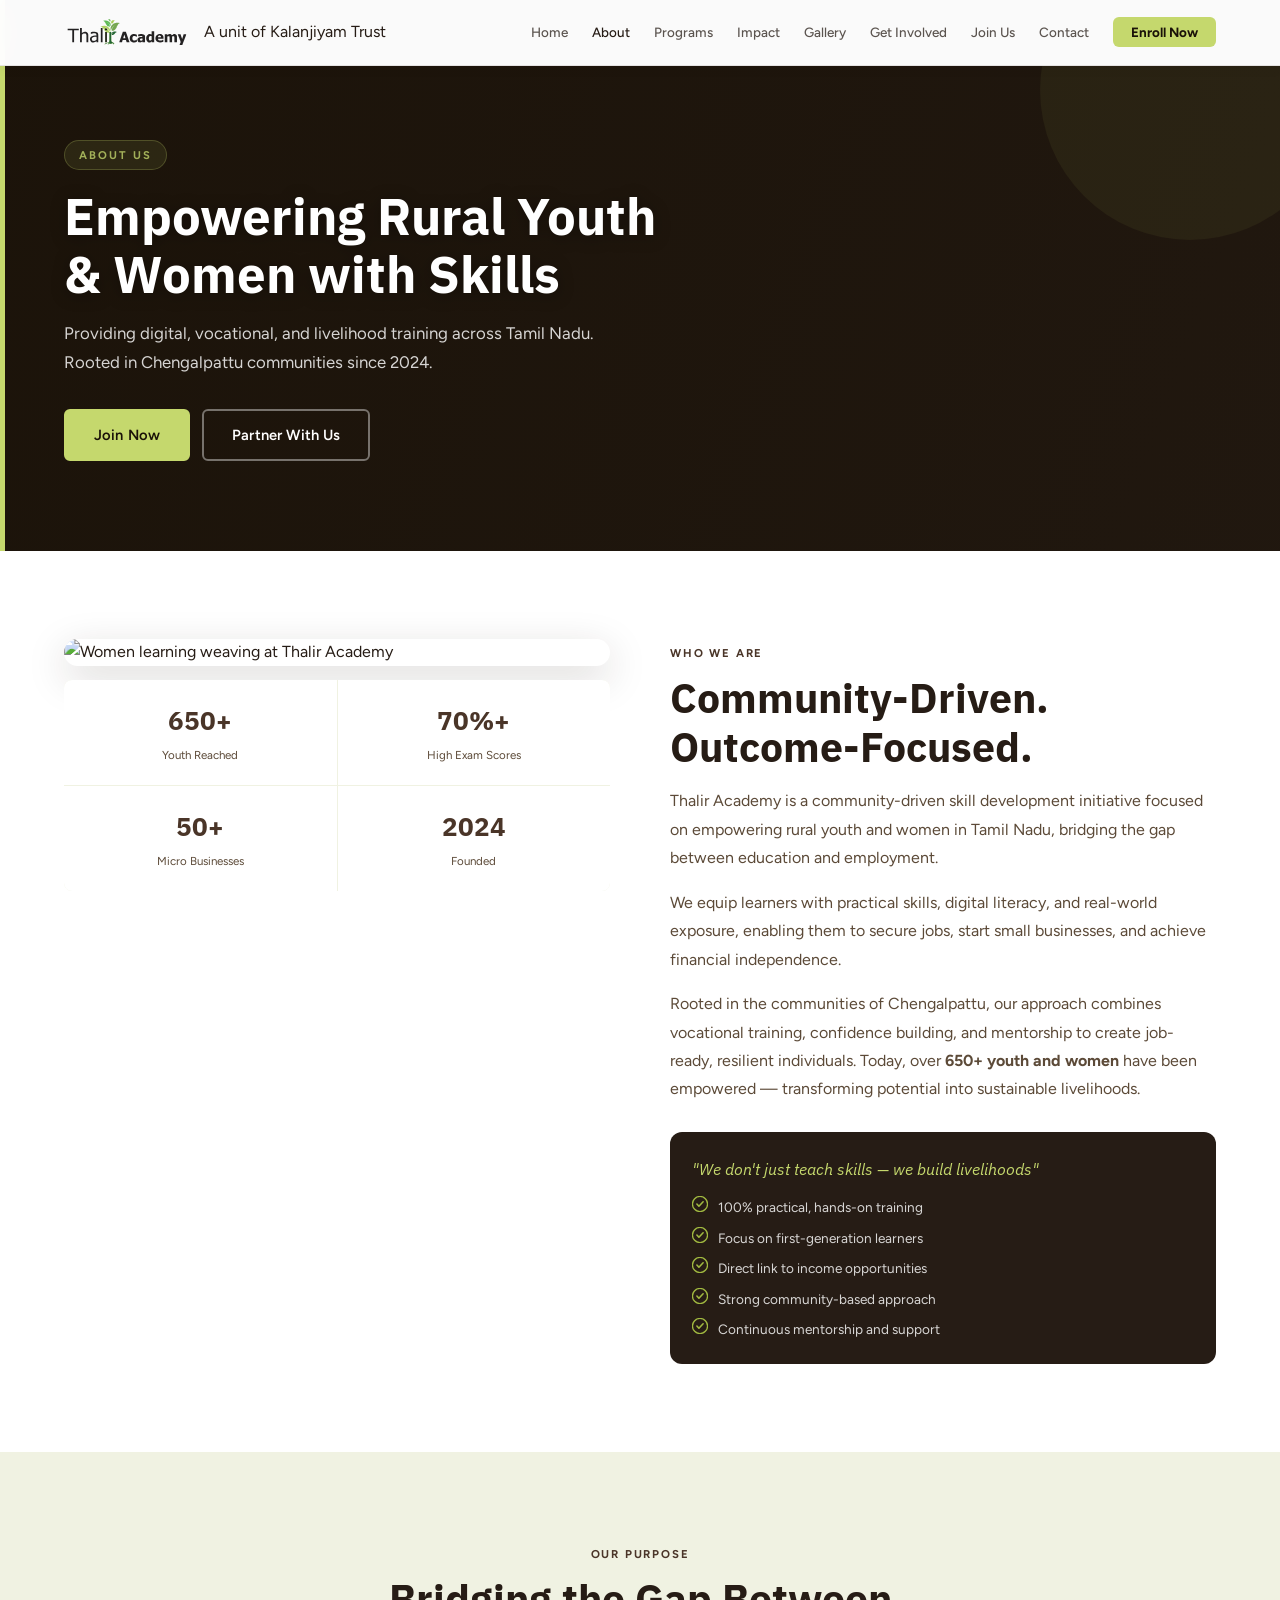
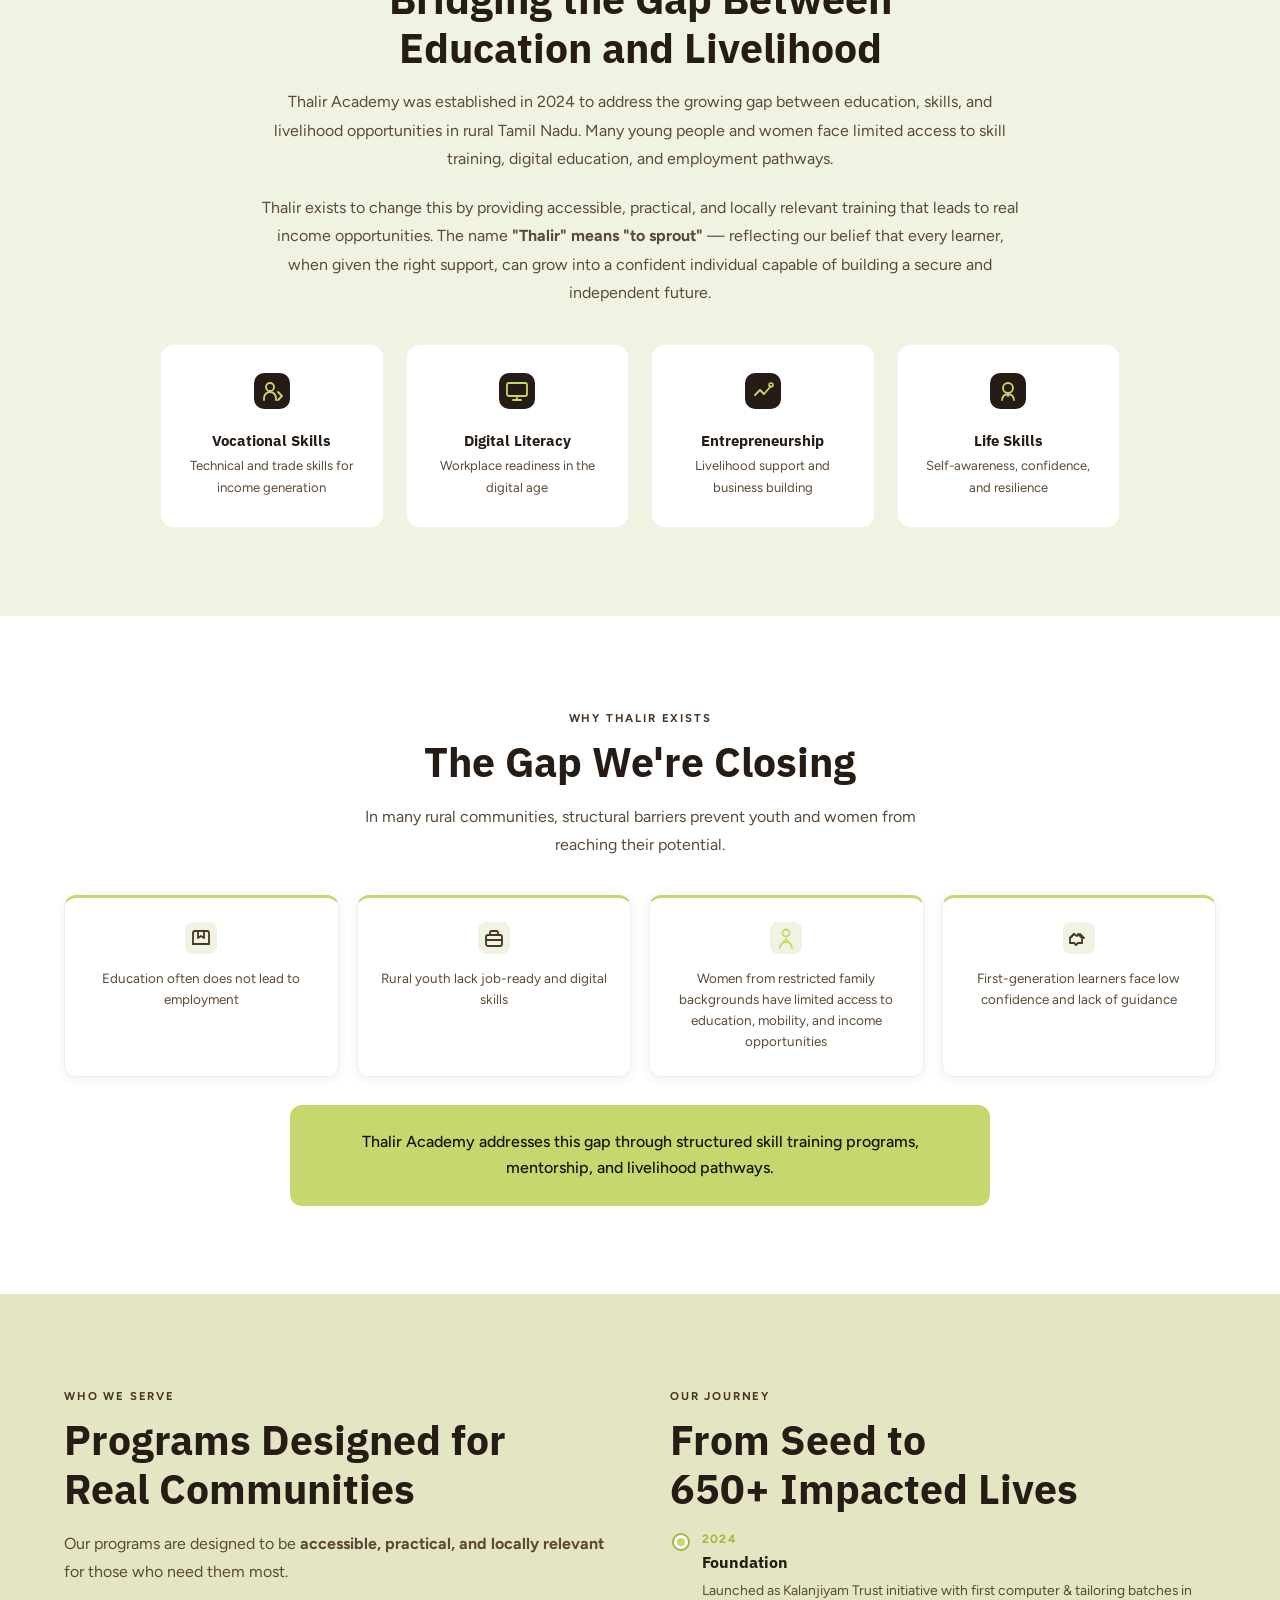
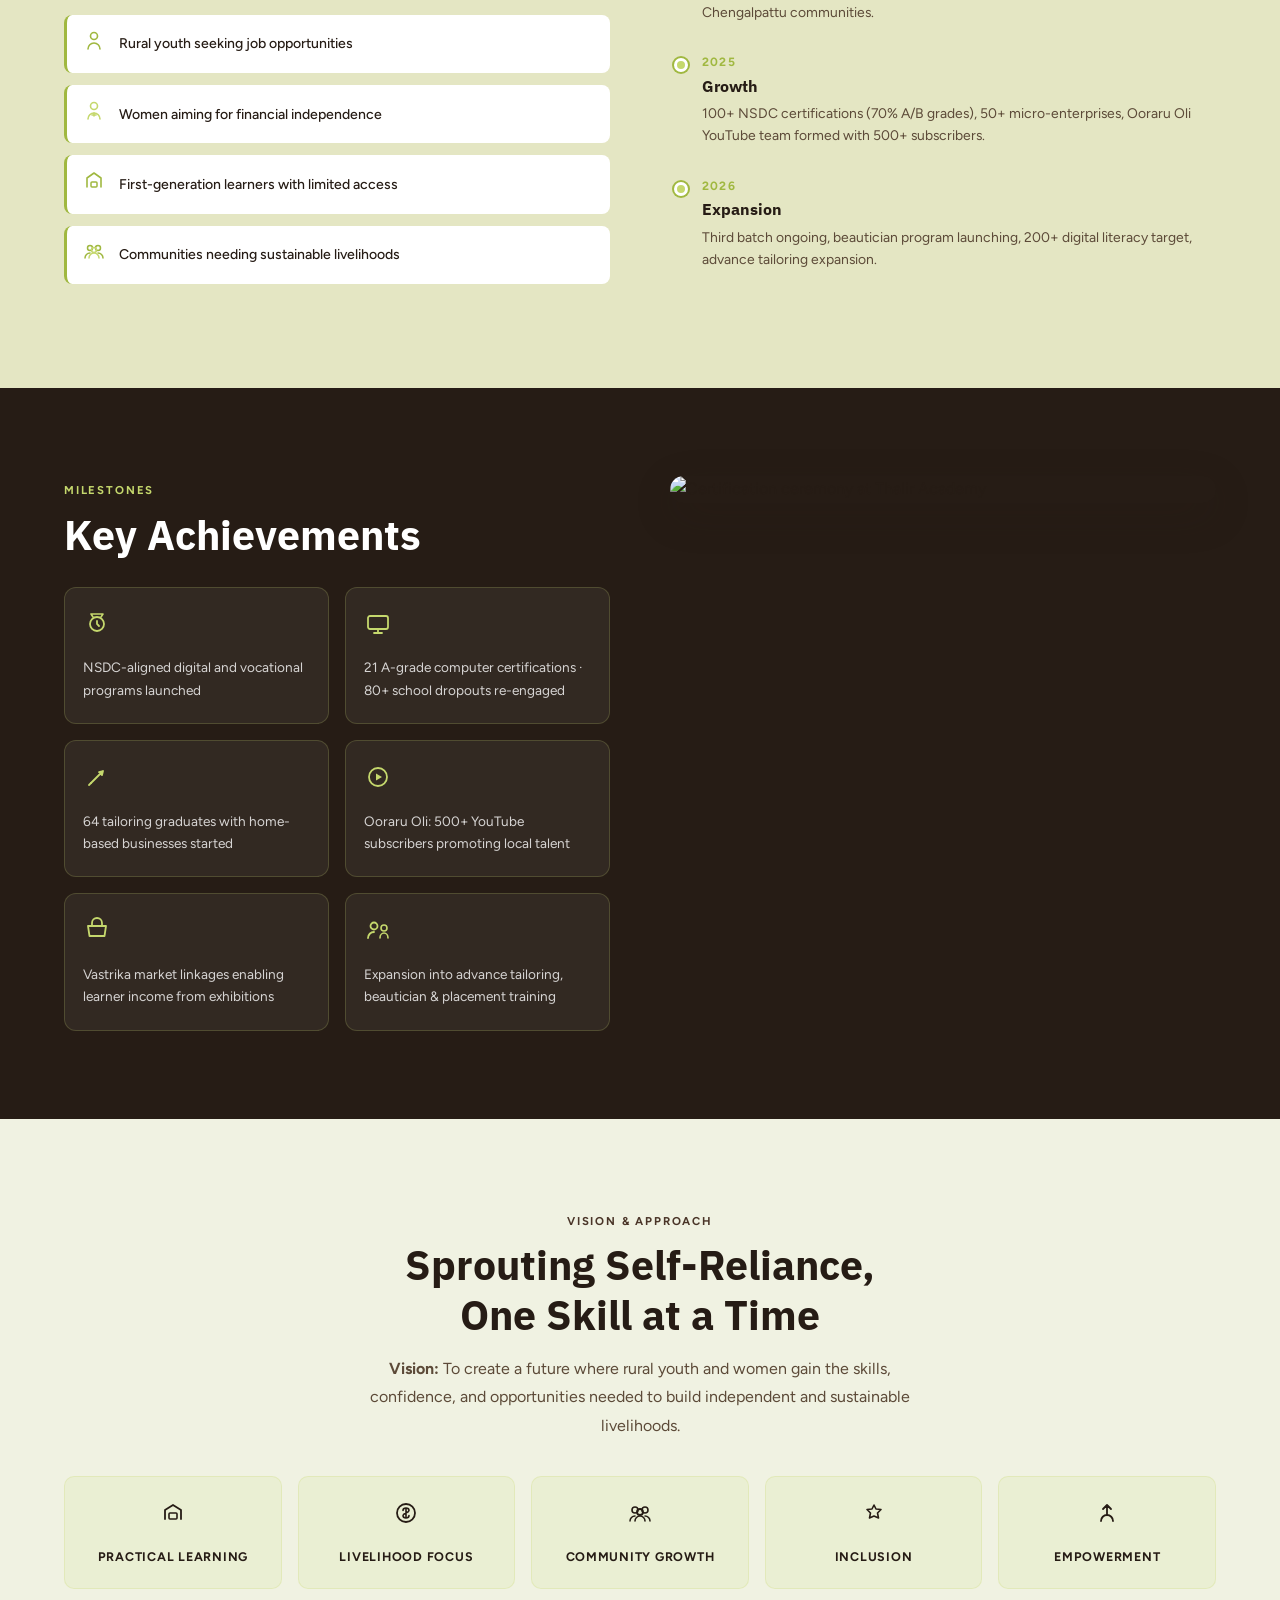
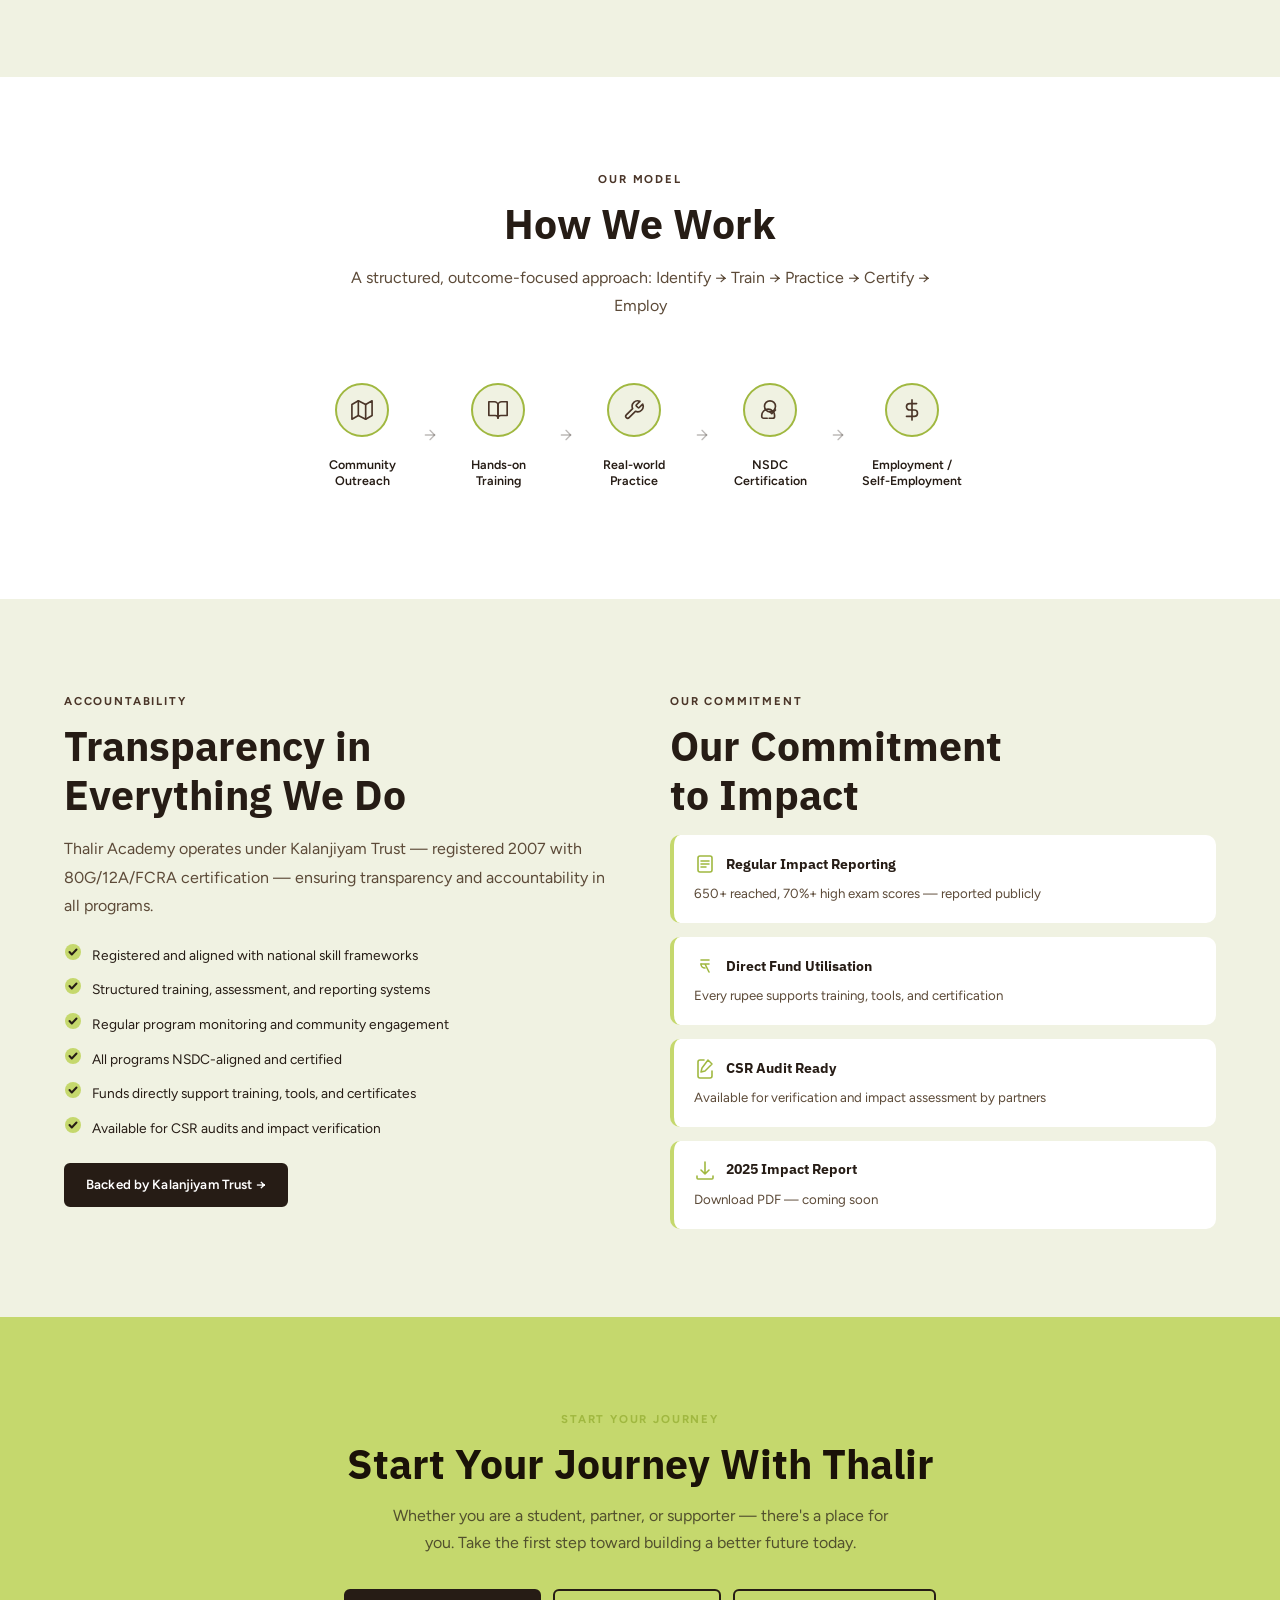
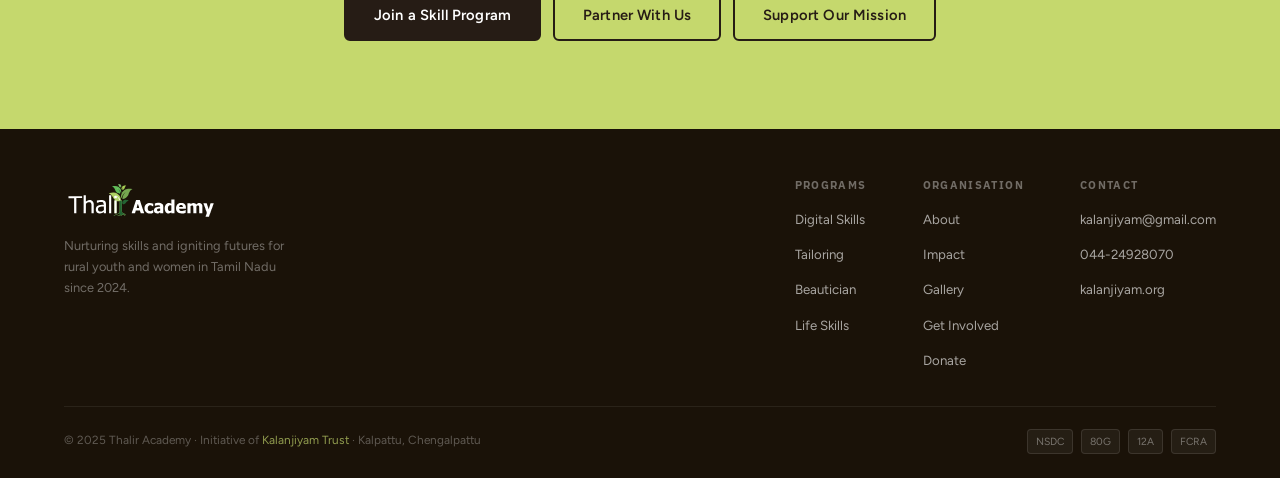
==== pages/about.html @ 668e33d5 "v2: consistent logo + A unit of Kalanjiyam Trust text across all pages" ====
<!DOCTYPE html>
<html lang="en">
<head>
<meta charset="UTF-8">
<meta name="viewport" content="width=device-width, initial-scale=1.0">
<title>About Us — Empowering Rural Youth &amp; Women | Thalir Academy</title>
<meta name="description" content="Thalir Academy is a community-driven skill development initiative empowering rural youth and women in Tamil Nadu through digital, vocational, and livelihood training since 2024.">
<meta name="keywords" content="Thalir Academy, Kalanjiyam Trust, rural skill training Tamil Nadu, skill development rural youth Tamil Nadu, women skill development Chengalpattu, NSDC training Chengalpattu, digital literacy training Chengalpattu, vocational skills Kalanjiyam Trust, skill training NGO Tamil Nadu">
<meta property="og:title" content="About Thalir Academy — Empowering Rural Youth &amp; Women with Skills">
<meta property="og:description" content="Bridging the gap between education and employment for rural communities in Chengalpattu, Tamil Nadu.">
<meta property="og:type" content="website">
<link rel="preconnect" href="https://fonts.googleapis.com">
<style>/* ============================================================
   THALIR ACADEMY — Earth & Lime Theme
   #C5D86D Lime Cream | #261C15 Coffee Bean | #F7F7F2 Porcelain | #E4E6C3 Beige
   Fonts: IBM Plex Sans (headings) + Figtree (body)
   ============================================================ */
@import url('https://fonts.googleapis.com/css2?family=IBM+Plex+Sans:ital,wght@0,300;0,400;0,500;0,600;0,700;1,400&family=Figtree:wght@300;400;500;600;700&family=Noto+Sans+Tamil:wght@400;600&display=swap');

/* ---- TOKENS ---- */
:root {
  --primary:      #261C15;
  --primary-mid:  #4a3528;
  --accent:       #C5D86D;
  --accent-dark:  #a0b840;
  --accent-light: #d8e88a;
  --bg:           #F7F7F2;
  --bg-alt:       #E4E6C3;
  --bg-pale:      #f0f2e2;
  --dark:         #1a1208;
  --text:         #261C15;
  --text-light:   #5c4a38;
  --white:        #ffffff;
  --radius:       6px;
  --radius-lg:    14px;
  --shadow-sm:    0 2px 8px rgba(38,28,21,.08);
  --shadow-md:    0 8px 28px rgba(38,28,21,.13);
  --shadow-lg:    0 18px 50px rgba(38,28,21,.18);
}

/* ---- RESET ---- */
*,*::before,*::after{box-sizing:border-box;margin:0;padding:0}
html{scroll-behavior:smooth}
body{font-family:'Figtree',sans-serif;background:var(--bg);color:var(--text);overflow-x:hidden;line-height:1.65}
img{max-width:100%;display:block}
a{text-decoration:none;color:inherit}
ul{list-style:none}
button{font-family:'Figtree',sans-serif;cursor:pointer}

/* ---- TYPE ---- */
h1,h2,h3,h4,h5{font-family:'IBM Plex Sans',sans-serif;line-height:1.2;color:var(--primary)}
.tamil{font-family:'Noto Sans Tamil',sans-serif}

/* ---- LAYOUT ---- */
.container{max-width:1180px;margin:0 auto;padding:0 5%}
section{padding:88px 5%}

/* ---- LABELS ---- */
.label{display:inline-block;font-size:.71rem;font-weight:700;letter-spacing:.16em;text-transform:uppercase;color:var(--primary-mid);margin-bottom:10px}
.label.light{color:var(--accent)}
.label.lime{color:var(--accent-dark)}

/* ---- SECTION TITLES ---- */
.section-title{font-size:clamp(1.9rem,3.2vw,2.7rem);font-weight:700;margin-bottom:16px}
.section-title.light{color:var(--white)}
.section-desc{font-size:1rem;line-height:1.78;color:var(--text-light);max-width:580px}
.section-desc.light{color:rgba(255,255,255,.72)}
.section-desc.wide{max-width:760px}

/* ---- BUTTONS ---- */
.btn{display:inline-block;padding:12px 28px;border-radius:var(--radius);font-family:'Figtree',sans-serif;font-weight:600;font-size:.92rem;transition:all .25s;border:2px solid transparent;letter-spacing:.01em}
.btn-primary{background:var(--accent);color:var(--dark);border-color:var(--accent)}
.btn-primary:hover{background:var(--accent-light);border-color:var(--accent-light);transform:translateY(-2px);box-shadow:var(--shadow-sm)}
.btn-dark{background:var(--primary);color:var(--white);border-color:var(--primary)}
.btn-dark:hover{background:var(--primary-mid);transform:translateY(-2px)}
.btn-outline-light{background:transparent;color:var(--white);border-color:rgba(255,255,255,.4)}
.btn-outline-light:hover{border-color:var(--white);background:rgba(255,255,255,.1);transform:translateY(-2px)}
.btn-outline-dark{background:transparent;color:var(--primary);border-color:var(--primary)}
.btn-outline-dark:hover{background:var(--primary);color:var(--white);transform:translateY(-2px)}
.btn-sm{padding:9px 20px;font-size:.83rem}
.btns{display:flex;gap:12px;flex-wrap:wrap;align-items:center}

/* ============================================================  NAV */
nav{position:fixed;top:0;left:0;right:0;z-index:200;background:rgba(255,255,255,.98);backdrop-filter:blur(14px);height:66px;padding:0 5%;display:flex;align-items:center;justify-content:space-between;border-bottom:1px solid rgba(38,28,21,.1);box-shadow:0 2px 12px rgba(38,28,21,.06)}
.nav-logo{display:flex;align-items:center;gap:11px}
.logo-mark{width:38px;height:38px;background:linear-gradient(135deg,var(--accent),var(--accent-dark));border-radius:50%;display:flex;align-items:center;justify-content:center;font-size:17px;flex-shrink:0}
.logo-text .main{font-family:'IBM Plex Sans',sans-serif;font-size:1.08rem;font-weight:700;color:var(--white);display:block;line-height:1}
.logo-text .sub{font-size:.58rem;color:rgba(197,216,109,.8);letter-spacing:.09em;text-transform:uppercase}
.nav-logo-img{height:36px;width:auto;display:block;object-fit:contain}
.footer-logo-img{height:44px;width:auto;display:block;object-fit:contain;margin-bottom:4px}
.nav-links{display:flex;align-items:center;gap:24px}
.nav-links a{color:rgba(38,28,21,.75);font-size:.84rem;font-weight:500;transition:color .2s;white-space:nowrap}
.nav-links a:hover,.nav-links a.active{color:var(--primary)}
.nav-cta{background:var(--accent)!important;color:var(--dark)!important;padding:7px 18px;border-radius:var(--radius);font-weight:700!important}
.nav-cta:hover{background:var(--accent-light)!important}
.nav-toggle{display:none;background:none;border:none;padding:4px}
.nav-toggle span{display:block;width:22px;height:2px;background:var(--primary);margin:5px 0;transition:all .3s;border-radius:2px}

/* ============================================================  HERO SLIDESHOW */
.hero{min-height:100vh;position:relative;display:flex;align-items:center;overflow:hidden;padding:80px 5% 0}
.hero-slides{position:absolute;inset:0;z-index:0}
.hero-slide{position:absolute;inset:0;background-size:cover;background-position:center;opacity:0;transition:opacity 1.2s ease}
.hero-slide.active{opacity:1;animation:kenBurns 8s ease forwards}
@keyframes kenBurns{from{transform:scale(1)}to{transform:scale(1.06)}}
.hero-overlay{position:absolute;inset:0;z-index:1;background:linear-gradient(140deg,rgba(38,28,21,.88) 0%,rgba(55,42,28,.60) 55%,rgba(28,20,14,.80) 100%)}
.hero-content{position:relative;z-index:3;max-width:640px;animation:fadeUp .85s ease both}
@keyframes fadeUp{from{opacity:0;transform:translateY(28px)}to{opacity:1;transform:translateY(0)}}
.hero-badge{display:inline-flex;align-items:center;gap:8px;background:rgba(197,216,109,.14);border:1px solid rgba(197,216,109,.3);color:var(--accent);padding:6px 14px;border-radius:100px;font-size:.73rem;font-weight:600;letter-spacing:.06em;text-transform:uppercase;margin-bottom:22px}
.hero-badge .pulse{width:6px;height:6px;background:var(--accent);border-radius:50%;animation:blink 2s infinite;flex-shrink:0}
@keyframes blink{0%,100%{opacity:1;transform:scale(1)}50%{opacity:.4;transform:scale(1.5)}}
.hero-tamil{font-size:.86rem;color:rgba(197,216,109,.72);margin-bottom:10px;display:block}
.hero h1{font-size:clamp(2.6rem,4.8vw,4.2rem);font-weight:700;color:var(--white);margin-bottom:18px}
.hero h1 em{font-style:italic;color:var(--accent)}
.hero-sub{font-size:1.02rem;line-height:1.78;color:rgba(255,255,255,.72);margin-bottom:34px;max-width:510px}
.hero-dots{position:absolute;bottom:30px;left:50%;transform:translateX(-50%);z-index:3;display:flex;gap:9px}
.dot{width:9px;height:9px;border-radius:50%;background:rgba(255,255,255,.3);border:none;transition:all .3s;padding:0}
.dot.active{background:var(--accent);transform:scale(1.35)}

/* ============================================================  TRUST STRIP */
.trust-strip{background:var(--accent);padding:13px 5%;display:flex;align-items:center;justify-content:center;flex-wrap:wrap}
.trust-item{display:flex;align-items:center;gap:9px;padding:7px 26px;border-right:1px solid rgba(0,0,0,.13)}
.trust-item:last-child{border-right:none}
.trust-icon{font-size:1.15rem}
.trust-text{font-size:.8rem;font-weight:700;color:var(--dark);line-height:1.3}
.trust-text span{display:block;font-weight:400;font-size:.68rem;opacity:.65}

/* ============================================================  PAGE HERO (inner pages) */
.page-hero{background:var(--primary);padding:120px 5% 72px;position:relative;overflow:hidden}
.page-hero::after{content:'';position:absolute;top:-60px;right:-60px;width:300px;height:300px;background:rgba(197,216,109,.06);border-radius:50%}
.page-hero-label{display:inline-block;font-size:.7rem;font-weight:700;letter-spacing:.15em;text-transform:uppercase;color:var(--accent);opacity:.8;margin-bottom:14px}
.page-hero h1{font-size:clamp(2.2rem,4vw,3.2rem);font-weight:700;color:var(--white);margin-bottom:16px;max-width:700px}
.page-hero p{font-size:1.02rem;color:rgba(255,255,255,.7);max-width:600px;line-height:1.75;margin-bottom:28px}

/* ============================================================  CARDS */
.card{background:var(--white);border-radius:var(--radius-lg);padding:28px 24px;border:1px solid rgba(0,0,0,.05);transition:all .3s;position:relative;overflow:hidden}
.card:hover{transform:translateY(-4px);box-shadow:var(--shadow-md)}
.card-line::after{content:'';position:absolute;bottom:0;left:0;right:0;height:3px;background:linear-gradient(90deg,var(--primary),var(--accent));transform:scaleX(0);transform-origin:left;transition:transform .3s}
.card-line:hover::after{transform:scaleX(1)}

/* ============================================================  GRID UTILS */
.grid-2{display:grid;grid-template-columns:1fr 1fr;gap:28px}
.grid-3{display:grid;grid-template-columns:repeat(3,1fr);gap:22px}
.grid-4{display:grid;grid-template-columns:repeat(4,1fr);gap:22px}
.grid-auto{display:grid;grid-template-columns:repeat(auto-fill,minmax(280px,1fr));gap:22px}

/* ============================================================  COUNTER */
.counter{display:inline-block}
.counter.pop{animation:cPop .15s ease}
@keyframes cPop{0%{transform:scale(1)}50%{transform:scale(1.13);color:var(--accent)}100%{transform:scale(1)}}

/* ============================================================  FORMS */
.form-group{margin-bottom:20px}
.form-group label{display:block;font-size:.84rem;font-weight:600;margin-bottom:7px;color:var(--primary)}
.form-group input,.form-group select,.form-group textarea{width:100%;padding:11px 14px;border:1.5px solid rgba(38,28,21,.18);border-radius:var(--radius);font-family:'Figtree',sans-serif;font-size:.9rem;color:var(--text);background:var(--white);transition:border-color .2s;outline:none}
.form-group input:focus,.form-group select:focus,.form-group textarea:focus{border-color:var(--accent-dark)}
.form-group textarea{resize:vertical;min-height:110px}
.form-row{display:grid;grid-template-columns:1fr 1fr;gap:16px}
.checkbox-group{display:flex;align-items:flex-start;gap:10px;margin-top:4px}
.checkbox-group input[type=checkbox]{width:16px;height:16px;margin-top:3px;accent-color:var(--accent-dark);flex-shrink:0}
.checkbox-group label{font-size:.84rem;color:var(--text-light)}
.form-success{display:none;background:var(--bg-pale);border:1.5px solid var(--accent-dark);border-radius:var(--radius);padding:20px 24px;text-align:center}
.form-success.show{display:block}
.form-success h4{font-size:1.1rem;color:var(--primary);margin-bottom:8px}
.form-success p{font-size:.9rem;color:var(--text-light)}
.form-section-title{font-family:'IBM Plex Sans',sans-serif;font-size:1rem;font-weight:700;color:var(--primary);margin:24px 0 14px;padding-bottom:8px;border-bottom:1.5px solid var(--bg-alt)}

/* ============================================================  FAQ */
.faq-item{border-bottom:1px solid rgba(38,28,21,.1);padding:18px 0}
.faq-q{display:flex;justify-content:space-between;align-items:center;cursor:pointer;font-weight:600;font-size:.95rem;gap:16px}
.faq-q:hover{color:var(--primary-mid)}
.faq-icon{flex-shrink:0;width:22px;height:22px;background:var(--bg-pale);border-radius:50%;display:flex;align-items:center;justify-content:center;font-size:.75rem;transition:transform .3s}
.faq-item.open .faq-icon{transform:rotate(45deg)}
.faq-a{max-height:0;overflow:hidden;transition:max-height .35s ease,padding .35s}
.faq-item.open .faq-a{max-height:400px;padding-top:12px}
.faq-a p{font-size:.9rem;line-height:1.7;color:var(--text-light)}

/* ============================================================  TABS */
.tabs{display:flex;gap:8px;flex-wrap:wrap;margin-bottom:32px}
.tab-btn{padding:8px 20px;border-radius:100px;border:1.5px solid rgba(38,28,21,.15);background:transparent;font-size:.82rem;font-weight:600;color:var(--text-light);transition:all .2s}
.tab-btn.active,.tab-btn:hover{background:var(--primary);color:var(--white);border-color:var(--primary)}
.tab-pane{display:none}
.tab-pane.active{display:block}

/* ============================================================  TIMELINE */
.timeline{position:relative;padding-left:32px}
.timeline::before{content:'';position:absolute;left:8px;top:0;bottom:0;width:2px;background:var(--bg-alt)}
.timeline-item{position:relative;margin-bottom:30px}
.timeline-item::before{content:'';position:absolute;left:-28px;top:5px;width:14px;height:14px;border-radius:50%;background:var(--accent);border:3px solid var(--white);box-shadow:0 0 0 2px var(--accent-dark)}
.timeline-year{font-size:.75rem;font-weight:700;letter-spacing:.1em;color:var(--accent-dark);text-transform:uppercase;margin-bottom:4px}
.timeline-content h4{font-size:1rem;font-weight:700;margin-bottom:6px}
.timeline-content p{font-size:.87rem;color:var(--text-light);line-height:1.6}

/* ============================================================  STATS BAND */
.stats-band{background:var(--primary);padding:60px 5%}
.stats-grid{display:grid;grid-template-columns:repeat(auto-fill,minmax(160px,1fr));gap:2px;background:rgba(255,255,255,.08);border-radius:var(--radius-lg);overflow:hidden}
.stat-item{background:var(--primary);padding:36px 20px;text-align:center;transition:background .2s}
.stat-item:hover{background:var(--primary-mid)}
.stat-num{font-family:'IBM Plex Sans',sans-serif;font-size:2.5rem;font-weight:900;color:var(--accent);line-height:1;display:block}
.stat-label{font-size:.76rem;color:rgba(255,255,255,.65);margin-top:8px;line-height:1.4}

/* ============================================================  PATHWAY */
.pathway-row{display:flex;align-items:center;justify-content:center;flex-wrap:wrap;gap:0;max-width:900px;margin:0 auto}
.pathway-step{display:flex;flex-direction:column;align-items:center;gap:10px;padding:22px 16px;min-width:120px}
.pathway-num{width:52px;height:52px;background:rgba(197,216,109,.1);border:2px solid rgba(197,216,109,.3);border-radius:50%;display:flex;align-items:center;justify-content:center;font-size:1.2rem;transition:all .3s}
.pathway-step:hover .pathway-num{background:rgba(197,216,109,.22);border-color:var(--accent);transform:scale(1.1)}
.pathway-label{font-size:.77rem;font-weight:600;color:var(--white);text-align:center;line-height:1.3}
.pathway-arrow{color:rgba(197,216,109,.38);font-size:1.3rem;flex-shrink:0}

/* ============================================================  FOOTER */
footer{background:var(--dark);padding:50px 5% 24px}
.footer-top{display:flex;align-items:flex-start;justify-content:space-between;flex-wrap:wrap;gap:44px;padding-bottom:32px;border-bottom:1px solid rgba(255,255,255,.07);margin-bottom:22px}
.footer-tagline{font-size:.8rem;color:rgba(255,255,255,.38);margin-top:12px;max-width:240px;line-height:1.65}
.footer-links{display:flex;gap:56px;flex-wrap:wrap}
.footer-col h4{color:rgba(255,255,255,.38);font-size:.66rem;text-transform:uppercase;letter-spacing:.13em;margin-bottom:14px}
.footer-col ul{display:flex;flex-direction:column;gap:9px}
.footer-col ul a{color:rgba(255,255,255,.62);font-size:.83rem;transition:color .2s}
.footer-col ul a:hover{color:var(--accent)}
.footer-bottom{display:flex;align-items:center;justify-content:space-between;flex-wrap:wrap;gap:12px}
.footer-bottom p{font-size:.74rem;color:rgba(255,255,255,.3)}
.footer-bottom a{color:rgba(197,216,109,.7)}
.reg-badges{display:flex;gap:8px;flex-wrap:wrap}
.reg-badge{font-size:.65rem;background:rgba(255,255,255,.05);border:1px solid rgba(255,255,255,.1);color:rgba(255,255,255,.38);padding:3px 8px;border-radius:4px}

/* ============================================================  REVEAL */
.reveal{opacity:0;transform:translateY(22px);transition:opacity .6s ease,transform .6s ease}
.reveal.visible{opacity:1;transform:translateY(0)}

/* ============================================================  CHIPS */
.chip{display:inline-block;font-size:.72rem;font-weight:700;letter-spacing:.04em;text-transform:uppercase;color:var(--primary-mid);background:var(--bg-pale);padding:4px 10px;border-radius:100px}
.chip.accent{color:var(--dark);background:var(--accent)}
.chip.dark{color:var(--accent);background:rgba(197,216,109,.15);border:1px solid rgba(197,216,109,.25)}

/* ============================================================  STORY CARDS */
.story-card{background:var(--white);border-radius:var(--radius-lg);padding:30px 26px;border-left:4px solid var(--accent);box-shadow:var(--shadow-sm)}
.story-name{font-family:'IBM Plex Sans',sans-serif;font-size:1.05rem;font-weight:700;margin-bottom:4px}
.story-role{font-size:.77rem;color:var(--accent-dark);font-weight:600;text-transform:uppercase;letter-spacing:.06em;margin-bottom:14px}
.story-text{font-size:.89rem;color:var(--text-light);line-height:1.72}

/* ============================================================  RESPONSIVE */
@media(max-width:900px){
  .grid-2,.grid-3,.grid-4{grid-template-columns:1fr}
  .form-row{grid-template-columns:1fr}
  .footer-links{gap:28px}
  .nav-links{display:none}
  .nav-links.open{display:flex;flex-direction:column;position:absolute;top:66px;left:0;right:0;background:rgba(255,255,255,.98);padding:20px 5%;gap:16px;border-bottom:1px solid rgba(38,28,21,.1);box-shadow:0 8px 20px rgba(38,28,21,.08)}
  .nav-toggle{display:block}
  .pathway-arrow{display:none}
  .trust-item{padding:7px 14px}
  .stats-grid{grid-template-columns:1fr 1fr}
}
@media(max-width:560px){
  section{padding:64px 5%}
  .stats-grid{grid-template-columns:1fr 1fr}
}

/* ============================================================
   DONOR STRIP
   ============================================================ */
.donor-strip {
  background: var(--accent);
  padding: 48px 0 44px;
  overflow: hidden;
}
.donor-strip-header {
  text-align: center;
  margin-bottom: 36px;
  padding: 0 5%;
}
.donor-strip-header .ds-label {
  display: block;
  font-family: 'Figtree', sans-serif;
  font-size: .71rem; font-weight: 700;
  letter-spacing: .16em; text-transform: uppercase;
  color: rgba(38,28,21,.6); margin-bottom: 8px;
}
.donor-strip-header h2 {
  font-family: 'IBM Plex Sans', sans-serif;
  font-size: 1.55rem; font-weight: 700; color: var(--dark);
}
.slider-wrap { width: 100%; overflow: hidden; position: relative; }
.slider-wrap::before,
.slider-wrap::after {
  content: ''; position: absolute; top: 0; bottom: 0;
  width: 160px; z-index: 2; pointer-events: none;
}
.slider-wrap::before { left: 0; background: linear-gradient(to right, var(--accent), transparent); }
.slider-wrap::after  { right: 0; background: linear-gradient(to left,  var(--accent), transparent); }
.slider-inner {
  display: flex; align-items: center;
  width: max-content;
  animation: ticker 24s linear infinite;
}
.slider-inner:hover { animation-play-state: paused; }
@keyframes ticker {
  from { transform: translateX(0); }
  to   { transform: translateX(-50%); }
}
.donor-item {
  display: flex; align-items: center; justify-content: center;
  padding: 12px 64px;
  border-right: 1px solid rgba(38,28,21,.12);
}
.donor-item:last-child { border-right: none; }
.donor-item img {
  height: 70px; width: auto; max-width: 200px; object-fit: contain;
  transition: transform .3s, filter .3s;
  filter: drop-shadow(0 1px 2px rgba(0,0,0,.07));
}
.donor-item:hover img { transform: scale(1.07); filter: drop-shadow(0 2px 6px rgba(0,0,0,.15)); }

/* ── PHOTO HERO ── */
.page-hero {
  position: relative; min-height: 540px;
  display: flex; align-items: center;
  padding: 140px 5% 90px; overflow: hidden;
}
.page-hero-bg {
  position: absolute; inset: 0; z-index: 0;
  background-size: cover; background-position: center 35%;
}
.page-hero-bg::after {
  content: ''; position: absolute; inset: 0;
  background: linear-gradient(110deg,
    rgba(26,18,8,.88) 0%,
    rgba(26,18,8,.68) 50%,
    rgba(26,18,8,.45) 100%);
}
.page-hero-bg::before {
  content: ''; position: absolute;
  top: 0; bottom: 0; left: 0;
  width: 5px; background: #C5D86D; z-index: 2;
}
.page-hero-content { position: relative; z-index: 2; max-width: 680px; }
.page-hero-label {
  display: inline-block; font-size: .7rem; font-weight: 700;
  letter-spacing: .18em; text-transform: uppercase;
  color: #C5D86D; background: rgba(197,216,109,.12);
  border: 1px solid rgba(197,216,109,.3);
  padding: 5px 14px; border-radius: 100px; margin-bottom: 18px;
}
.page-hero h1 {
  font-family: 'IBM Plex Sans', sans-serif;
  font-size: clamp(2.2rem, 4vw, 3.4rem); font-weight: 700;
  color: #fff; line-height: 1.12; margin-bottom: 16px;
  text-shadow: 0 2px 16px rgba(0,0,0,.35);
}
.page-hero p {
  font-size: 1.05rem; color: rgba(255,255,255,.82);
  line-height: 1.72; margin-bottom: 32px; max-width: 560px;
}
/* Photo section styles */
.photo-section-img {
  width: 100%; border-radius: 14px; object-fit: cover;
  box-shadow: 0 12px 40px rgba(38,28,21,.18);
  display: block;
}
.why-grid {
  display: grid; grid-template-columns: repeat(4, 1fr); gap: 18px; margin-top: 32px;
}
.why-card {
  background: white; border-radius: 12px; padding: 24px 18px; text-align: center;
  border: 1px solid rgba(0,0,0,.06); border-top: 3px solid #C5D86D;
  box-shadow: 0 2px 12px rgba(38,28,21,.07);
}
.why-icon { margin-bottom: 14px; display:flex; justify-content:center; }
.why-card p { font-size: .84rem; color: #5c4a38; line-height: 1.55; }
.core-values {
  display: grid; grid-template-columns: repeat(5, 1fr); gap: 16px; margin-top: 32px;
}
.cv-item {
  background: rgba(197,216,109,.12); border: 1px solid rgba(197,216,109,.25);
  border-radius: 10px; padding: 20px 14px; text-align: center;
}
.cv-item .cv-icon { font-size: 1.6rem; margin-bottom: 8px; }
.cv-item .cv-label { font-size: .78rem; font-weight: 700; color: #261C15; text-transform: uppercase; letter-spacing: .06em; }
@media(max-width:900px) {
  .why-grid { grid-template-columns: 1fr 1fr; }
  .core-values { grid-template-columns: 1fr 1fr; }
}
@media(max-width:560px) {
  .why-grid, .core-values { grid-template-columns: 1fr; }
}
</style>
</head>
<body>
<nav>
  <a href="../index.html" class="nav-logo">
        <img src="../assets/images/thalir-logo.svg" alt="Thalir Academy" class="nav-logo-img">
    <div class="nav-logo-text">
      <span class="nav-logo-sub">A unit of Kalanjiyam Trust</span>
    </div>
    </a>
  <ul class="nav-links">
    <li><a href="../index.html">Home</a></li>
    <li><a href="about.html" class="active">About</a></li>
    <li><a href="programs.html">Programs</a></li>
    <li><a href="impact.html">Impact</a></li>
    <li><a href="gallery.html">Gallery</a></li>
    <li><a href="get-involved.html">Get Involved</a></li>
    <li><a href="join.html">Join Us</a></li>
    <li><a href="connect.html">Contact</a></li>
    <li><a href="join.html#enroll" class="nav-cta">Enroll Now</a></li>
  </ul>
  <button class="nav-toggle" aria-label="Menu"><span></span><span></span><span></span></button>
</nav>

<!-- HERO -->
<div class="page-hero">
  <div class="page-hero-bg" style="background-image:url('https://thalir-academy-experiment.vercel.app/assets/images/about-hero.jpg')"></div>
  <div class="page-hero-content">
    <span class="page-hero-label">About Us</span>
    <h1>Empowering Rural Youth<br>&amp; Women with Skills</h1>
    <p>Providing digital, vocational, and livelihood training across Tamil Nadu. Rooted in Chengalpattu communities since 2024.</p>
    <div class="btns">
      <a href="join.html#enroll" class="btn btn-primary">Join Now</a>
      <a href="get-involved.html" class="btn btn-outline-light">Partner With Us</a>
    </div>
  </div>
</div>

<!-- WHO WE ARE -->
<section style="background:white">
  <div style="display:grid;grid-template-columns:1fr 1fr;gap:60px;align-items:start">
    <!-- LEFT: image + stats -->
    <div class="reveal" style="position:sticky;top:90px">
      <img src="https://thalir-academy-experiment.vercel.app/assets/images/about-weaving.jpg" alt="Women learning weaving at Thalir Academy" class="photo-section-img">
      <div style="display:grid;grid-template-columns:1fr 1fr;gap:1px;background:var(--bg-pale);border-radius:8px;overflow:hidden;margin-top:14px">
        <div style="background:white;padding:20px;text-align:center"><span style="font-family:'IBM Plex Sans',sans-serif;font-size:1.6rem;font-weight:700;color:var(--primary-mid);display:block">650+</span><div style="font-size:.72rem;color:var(--text-light);margin-top:4px">Youth Reached</div></div>
        <div style="background:white;padding:20px;text-align:center"><span style="font-family:'IBM Plex Sans',sans-serif;font-size:1.6rem;font-weight:700;color:var(--primary-mid);display:block">70%+</span><div style="font-size:.72rem;color:var(--text-light);margin-top:4px">High Exam Scores</div></div>
        <div style="background:white;padding:20px;text-align:center"><span style="font-family:'IBM Plex Sans',sans-serif;font-size:1.6rem;font-weight:700;color:var(--primary-mid);display:block">50+</span><div style="font-size:.72rem;color:var(--text-light);margin-top:4px">Micro Businesses</div></div>
        <div style="background:white;padding:20px;text-align:center"><span style="font-family:'IBM Plex Sans',sans-serif;font-size:1.6rem;font-weight:700;color:var(--primary-mid);display:block">2024</span><div style="font-size:.72rem;color:var(--text-light);margin-top:4px">Founded</div></div>
      </div>
    </div>
    <!-- RIGHT: text content -->
    <div class="reveal">
      <span class="label">Who We Are</span>
      <h2 class="section-title">Community-Driven.<br>Outcome-Focused.</h2>
      <p class="section-desc" style="max-width:100%;margin-bottom:16px">Thalir Academy is a community-driven skill development initiative focused on empowering rural youth and women in Tamil Nadu, bridging the gap between education and employment.</p>
      <p class="section-desc" style="max-width:100%;margin-bottom:16px">We equip learners with practical skills, digital literacy, and real-world exposure, enabling them to secure jobs, start small businesses, and achieve financial independence.</p>
      <p class="section-desc" style="max-width:100%;margin-bottom:28px">Rooted in the communities of Chengalpattu, our approach combines vocational training, confidence building, and mentorship to create job-ready, resilient individuals. Today, over <strong>650+ youth and women</strong> have been empowered — transforming potential into sustainable livelihoods.</p>
      <div style="background:var(--primary);border-radius:12px;padding:24px 22px">
        <p style="font-family:'IBM Plex Sans',sans-serif;font-size:1rem;font-style:italic;color:var(--accent);margin-bottom:14px">"We don't just teach skills — we build livelihoods"</p>
        <div style="display:flex;flex-direction:column;gap:8px">
          <div style="display:flex;align-items:center;gap:10px;font-size:.85rem;color:rgba(255,255,255,.82)"><span style="flex-shrink:0"><svg width="16" height="16" viewBox="0 0 18 18" fill="none"><circle cx="9" cy="9" r="8.5" stroke="#a0b840" stroke-width="1.5"/><path d="M5.5 9L7.8 11.5L12.5 6.5" stroke="#a0b840" stroke-width="1.8" stroke-linecap="round" stroke-linejoin="round"/></svg></span>100% practical, hands-on training</div>
          <div style="display:flex;align-items:center;gap:10px;font-size:.85rem;color:rgba(255,255,255,.82)"><span style="flex-shrink:0"><svg width="16" height="16" viewBox="0 0 18 18" fill="none"><circle cx="9" cy="9" r="8.5" stroke="#a0b840" stroke-width="1.5"/><path d="M5.5 9L7.8 11.5L12.5 6.5" stroke="#a0b840" stroke-width="1.8" stroke-linecap="round" stroke-linejoin="round"/></svg></span>Focus on first-generation learners</div>
          <div style="display:flex;align-items:center;gap:10px;font-size:.85rem;color:rgba(255,255,255,.82)"><span style="flex-shrink:0"><svg width="16" height="16" viewBox="0 0 18 18" fill="none"><circle cx="9" cy="9" r="8.5" stroke="#a0b840" stroke-width="1.5"/><path d="M5.5 9L7.8 11.5L12.5 6.5" stroke="#a0b840" stroke-width="1.8" stroke-linecap="round" stroke-linejoin="round"/></svg></span>Direct link to income opportunities</div>
          <div style="display:flex;align-items:center;gap:10px;font-size:.85rem;color:rgba(255,255,255,.82)"><span style="flex-shrink:0"><svg width="16" height="16" viewBox="0 0 18 18" fill="none"><circle cx="9" cy="9" r="8.5" stroke="#a0b840" stroke-width="1.5"/><path d="M5.5 9L7.8 11.5L12.5 6.5" stroke="#a0b840" stroke-width="1.8" stroke-linecap="round" stroke-linejoin="round"/></svg></span>Strong community-based approach</div>
          <div style="display:flex;align-items:center;gap:10px;font-size:.85rem;color:rgba(255,255,255,.82)"><span style="flex-shrink:0"><svg width="16" height="16" viewBox="0 0 18 18" fill="none"><circle cx="9" cy="9" r="8.5" stroke="#a0b840" stroke-width="1.5"/><path d="M5.5 9L7.8 11.5L12.5 6.5" stroke="#a0b840" stroke-width="1.8" stroke-linecap="round" stroke-linejoin="round"/></svg></span>Continuous mentorship and support</div>
        </div>
      </div>
    </div>
  </div>
</section>

<!-- OUR PURPOSE -->
<section style="background:var(--bg-pale)">
  <div style="max-width:800px;margin:0 auto;text-align:center" class="reveal">
    <span class="label">Our Purpose</span>
    <h2 class="section-title">Bridging the Gap Between<br>Education and Livelihood</h2>
    <p class="section-desc wide" style="margin:0 auto 20px">Thalir Academy was established in 2024 to address the growing gap between education, skills, and livelihood opportunities in rural Tamil Nadu. Many young people and women face limited access to skill training, digital education, and employment pathways.</p>
    <p class="section-desc wide" style="margin:0 auto 36px">Thalir exists to change this by providing accessible, practical, and locally relevant training that leads to real income opportunities. The name <strong>"Thalir" means "to sprout"</strong> — reflecting our belief that every learner, when given the right support, can grow into a confident individual capable of building a secure and independent future.</p>
  </div>
  <div class="grid-4 reveal" style="max-width:960px;margin:0 auto">
    <div class="card" style="text-align:center"><div style="margin-bottom:14px"><svg width="36" height="36" viewBox="0 0 36 36" fill="none"><rect width="36" height="36" rx="10" fill="#261C15"/><path d="M10 27v-2a6 6 0 0112 0v2" stroke="#C5D86D" stroke-width="1.8" stroke-linecap="round"/><circle cx="16" cy="14" r="4" stroke="#C5D86D" stroke-width="1.8"/><path d="M24 19l4 4-4 4" stroke="#C5D86D" stroke-width="1.8" stroke-linecap="round" stroke-linejoin="round"/></svg></div><h4 style="font-size:.95rem;font-weight:700;margin-bottom:6px">Vocational Skills</h4><p style="font-size:.82rem;color:var(--text-light)">Technical and trade skills for income generation</p></div>
    <div class="card" style="text-align:center"><div style="margin-bottom:14px"><svg width="36" height="36" viewBox="0 0 36 36" fill="none"><rect width="36" height="36" rx="10" fill="#261C15"/><rect x="8" y="10" width="20" height="13" rx="2" stroke="#C5D86D" stroke-width="1.8"/><path d="M14 27h8M18 23v4" stroke="#C5D86D" stroke-width="1.8" stroke-linecap="round"/></svg></div><h4 style="font-size:.95rem;font-weight:700;margin-bottom:6px">Digital Literacy</h4><p style="font-size:.82rem;color:var(--text-light)">Workplace readiness in the digital age</p></div>
    <div class="card" style="text-align:center"><div style="margin-bottom:14px"><svg width="36" height="36" viewBox="0 0 36 36" fill="none"><rect width="36" height="36" rx="10" fill="#261C15"/><path d="M10 22l5-5 4 4 7-8" stroke="#C5D86D" stroke-width="1.8" stroke-linecap="round" stroke-linejoin="round"/><circle cx="26" cy="12" r="2" stroke="#C5D86D" stroke-width="1.5"/></svg></div><h4 style="font-size:.95rem;font-weight:700;margin-bottom:6px">Entrepreneurship</h4><p style="font-size:.82rem;color:var(--text-light)">Livelihood support and business building</p></div>
    <div class="card" style="text-align:center"><div style="margin-bottom:14px"><svg width="36" height="36" viewBox="0 0 36 36" fill="none"><rect width="36" height="36" rx="10" fill="#261C15"/><circle cx="18" cy="15" r="5" stroke="#C5D86D" stroke-width="1.8"/><path d="M12 27c0-3.314 2.686-6 6-6s6 2.686 6 6" stroke="#C5D86D" stroke-width="1.8" stroke-linecap="round"/><path d="M18 20l1.5 3-1.5 1-1.5-1 1.5-3z" fill="#C5D86D"/></svg></div><h4 style="font-size:.95rem;font-weight:700;margin-bottom:6px">Life Skills</h4><p style="font-size:.82rem;color:var(--text-light)">Self-awareness, confidence, and resilience</p></div>
  </div>
</section>

<!-- WHY THALIR EXISTS -->
<section style="background:white">
  <div style="text-align:center;margin-bottom:36px" class="reveal">
    <span class="label">Why Thalir Exists</span>
    <h2 class="section-title">The Gap We're Closing</h2>
    <p class="section-desc" style="margin:0 auto">In many rural communities, structural barriers prevent youth and women from reaching their potential.</p>
  </div>
  <div class="why-grid reveal">
    <div class="why-card"><div class="why-icon"><svg width="32" height="32" viewBox="0 0 32 32" fill="none"><rect width="32" height="32" rx="8" fill="#f0f2e2"/><path d="M8 22V11a2 2 0 012-2h12a2 2 0 012 2v11" stroke="#4a3528" stroke-width="1.8" stroke-linecap="round"/><path d="M8 22h16M13 9v7l3-2 3 2V9" stroke="#4a3528" stroke-width="1.8" stroke-linecap="round" stroke-linejoin="round"/></svg></div><p>Education often does not lead to employment</p></div>
    <div class="why-card"><div class="why-icon"><svg width="32" height="32" viewBox="0 0 32 32" fill="none"><rect width="32" height="32" rx="8" fill="#f0f2e2"/><rect x="8" y="13" width="16" height="11" rx="2" stroke="#4a3528" stroke-width="1.8"/><path d="M12 13v-2a2 2 0 012-2h4a2 2 0 012 2v2M8 18h16" stroke="#4a3528" stroke-width="1.8" stroke-linecap="round"/></svg></div><p>Rural youth lack job-ready and digital skills</p></div>
    <div class="why-card"><div class="why-icon"><svg width="32" height="32" viewBox="0 0 32 32" fill="none"><rect width="32" height="32" rx="8" fill="#f0f2e2"/><circle cx="16" cy="11" r="3.5" stroke="#C5D86D" stroke-width="1.8"/><path d="M10 26c0-3.314 2.686-6 6-6s6 2.686 6 6" stroke="#C5D86D" stroke-width="1.8" stroke-linecap="round"/><path d="M16 17v3M14 19h4" stroke="#C5D86D" stroke-width="1.8" stroke-linecap="round"/></svg></div><p>Women from restricted family backgrounds have limited access to education, mobility, and income opportunities</p></div>
    <div class="why-card"><div class="why-icon"><svg width="32" height="32" viewBox="0 0 32 32" fill="none"><rect width="32" height="32" rx="8" fill="#f0f2e2"/><path d="M7 16l4-4 3 2 3-2 4 4" stroke="#4a3528" stroke-width="1.8" stroke-linecap="round" stroke-linejoin="round"/><path d="M11 12l-4 4v5h4l2 2 2-2h4v-5l-4-4" stroke="#4a3528" stroke-width="1.8" stroke-linecap="round" stroke-linejoin="round"/></svg></div><p>First-generation learners face low confidence and lack of guidance</p></div>
  </div>
  <div style="background:var(--accent);border-radius:12px;padding:24px 28px;margin-top:28px;text-align:center;max-width:700px;margin-left:auto;margin-right:auto" class="reveal">
    <p style="font-size:1rem;color:var(--dark);font-weight:500;line-height:1.65">Thalir Academy addresses this gap through structured skill training programs, mentorship, and livelihood pathways.</p>
  </div>
</section>

<!-- WHO WE SERVE -->
<section style="background:var(--bg-alt)">
  <div style="display:grid;grid-template-columns:1fr 1fr;gap:60px;align-items:start">
    <div class="reveal">
      <span class="label">Who We Serve</span>
      <h2 class="section-title">Programs Designed for<br>Real Communities</h2>
      <p class="section-desc" style="max-width:100%;margin-bottom:28px">Our programs are designed to be <strong>accessible, practical, and locally relevant</strong> for those who need them most.</p>
      <div style="display:flex;flex-direction:column;gap:12px">
        <div style="display:flex;align-items:center;gap:14px;padding:14px 16px;background:white;border-radius:8px;border-left:3px solid var(--accent-dark)"><span style="flex-shrink:0"><svg width="22" height="22" viewBox="0 0 22 22" fill="none"><circle cx="11" cy="7" r="3.5" stroke="#a0b840" stroke-width="1.6"/><path d="M5 20c0-3.314 2.686-6 6-6s6 2.686 6 6" stroke="#a0b840" stroke-width="1.6" stroke-linecap="round"/></svg></span><span style="font-size:.88rem;font-weight:500">Rural youth seeking job opportunities</span></div>
        <div style="display:flex;align-items:center;gap:14px;padding:14px 16px;background:white;border-radius:8px;border-left:3px solid var(--accent-dark)"><span style="flex-shrink:0"><svg width="22" height="22" viewBox="0 0 22 22" fill="none"><circle cx="11" cy="7" r="3.5" stroke="#C5D86D" stroke-width="1.6"/><path d="M5 20c0-3.314 2.686-6 6-6s6 2.686 6 6" stroke="#C5D86D" stroke-width="1.6" stroke-linecap="round"/><path d="M11 14v3M9 16h4" stroke="#C5D86D" stroke-width="1.6" stroke-linecap="round"/></svg></span><span style="font-size:.88rem;font-weight:500">Women aiming for financial independence</span></div>
        <div style="display:flex;align-items:center;gap:14px;padding:14px 16px;background:white;border-radius:8px;border-left:3px solid var(--accent-dark)"><span style="flex-shrink:0"><svg width="22" height="22" viewBox="0 0 22 22" fill="none"><path d="M4 18V9l7-5 7 5v9" stroke="#a0b840" stroke-width="1.6" stroke-linecap="round" stroke-linejoin="round"/><rect x="8" y="13" width="6" height="5" rx="1" stroke="#a0b840" stroke-width="1.5"/></svg></span><span style="font-size:.88rem;font-weight:500">First-generation learners with limited access</span></div>
        <div style="display:flex;align-items:center;gap:14px;padding:14px 16px;background:white;border-radius:8px;border-left:3px solid var(--accent-dark)"><span style="flex-shrink:0"><svg width="22" height="22" viewBox="0 0 22 22" fill="none"><circle cx="7" cy="8" r="2.5" stroke="#a0b840" stroke-width="1.5"/><circle cx="15" cy="8" r="2.5" stroke="#a0b840" stroke-width="1.5"/><path d="M2 18c0-2.761 2.239-5 5-5M15 13c2.761 0 5 2.239 5 5" stroke="#a0b840" stroke-width="1.5" stroke-linecap="round"/><circle cx="11" cy="10" r="2.5" stroke="#C5D86D" stroke-width="1.5"/><path d="M6 18c0-2.761 2.239-5 5-5s5 2.239 5 5" stroke="#C5D86D" stroke-width="1.5" stroke-linecap="round"/></svg></span><span style="font-size:.88rem;font-weight:500">Communities needing sustainable livelihoods</span></div>
      </div>
    </div>
    <div class="reveal">
      <span class="label">Our Journey</span>
      <h2 class="section-title">From Seed to<br>650+ Impacted Lives</h2>
      <div class="timeline">
        <div class="timeline-item"><div class="timeline-year">2024</div><div class="timeline-content"><h4>Foundation</h4><p>Launched as Kalanjiyam Trust initiative with first computer &amp; tailoring batches in Chengalpattu communities.</p></div></div>
        <div class="timeline-item"><div class="timeline-year">2025</div><div class="timeline-content"><h4>Growth</h4><p>100+ NSDC certifications (70% A/B grades), 50+ micro-enterprises, Ooraru Oli YouTube team formed with 500+ subscribers.</p></div></div>
        <div class="timeline-item"><div class="timeline-year">2026</div><div class="timeline-content"><h4>Expansion</h4><p>Third batch ongoing, beautician program launching, 200+ digital literacy target, advance tailoring expansion.</p></div></div>
      </div>
    </div>
  </div>
</section>

<!-- KEY MILESTONES with photo -->
<section style="background:var(--primary)">
  <div style="display:grid;grid-template-columns:1fr 1fr;gap:60px;align-items:start">
    <div class="reveal">
      <span class="label light">Milestones</span>
      <h2 class="section-title light" style="margin-bottom:28px">Key Achievements</h2>
      <div style="display:grid;grid-template-columns:1fr 1fr;gap:16px">
        <div style="background:rgba(255,255,255,.06);border:1px solid rgba(197,216,109,.2);border-radius:12px;padding:22px 18px"><div style="margin-bottom:10px"><svg width="28" height="28" viewBox="0 0 28 28" fill="none"><circle cx="14" cy="14" r="7" stroke="#C5D86D" stroke-width="1.8"/><path d="M14 11v3l2 2" stroke="#C5D86D" stroke-width="1.8" stroke-linecap="round"/><path d="M10 7L8 4h12l-2 3" stroke="#C5D86D" stroke-width="1.6" stroke-linecap="round" stroke-linejoin="round"/></svg></div><p style="font-size:.85rem;color:rgba(255,255,255,.8)">NSDC-aligned digital and vocational programs launched</p></div>
        <div style="background:rgba(255,255,255,.06);border:1px solid rgba(197,216,109,.2);border-radius:12px;padding:22px 18px"><div style="margin-bottom:10px"><svg width="28" height="28" viewBox="0 0 28 28" fill="none"><rect x="4" y="6" width="20" height="13" rx="2" stroke="#C5D86D" stroke-width="1.8"/><path d="M10 23h8M14 19v4" stroke="#C5D86D" stroke-width="1.8" stroke-linecap="round"/></svg></div><p style="font-size:.85rem;color:rgba(255,255,255,.8)">21 A-grade computer certifications · 80+ school dropouts re-engaged</p></div>
        <div style="background:rgba(255,255,255,.06);border:1px solid rgba(197,216,109,.2);border-radius:12px;padding:22px 18px"><div style="margin-bottom:10px"><svg width="28" height="28" viewBox="0 0 28 28" fill="none"><path d="M8 20L20 8M20 8l-4 1 3 3 1-4z" stroke="#C5D86D" stroke-width="1.8" stroke-linecap="round" stroke-linejoin="round"/><path d="M8 20l-2 2" stroke="#C5D86D" stroke-width="1.8" stroke-linecap="round"/></svg></div><p style="font-size:.85rem;color:rgba(255,255,255,.8)">64 tailoring graduates with home-based businesses started</p></div>
        <div style="background:rgba(255,255,255,.06);border:1px solid rgba(197,216,109,.2);border-radius:12px;padding:22px 18px"><div style="margin-bottom:10px"><svg width="28" height="28" viewBox="0 0 28 28" fill="none"><circle cx="14" cy="14" r="9" stroke="#C5D86D" stroke-width="1.8"/><path d="M12 10.5l6 3.5-6 3.5v-7z" fill="#C5D86D"/></svg></div><p style="font-size:.85rem;color:rgba(255,255,255,.8)">Ooraru Oli: 500+ YouTube subscribers promoting local talent</p></div>
        <div style="background:rgba(255,255,255,.06);border:1px solid rgba(197,216,109,.2);border-radius:12px;padding:22px 18px"><div style="margin-bottom:10px"><svg width="28" height="28" viewBox="0 0 28 28" fill="none"><path d="M5 10h18l-1.5 10H6.5L5 10z" stroke="#C5D86D" stroke-width="1.8" stroke-linejoin="round"/><path d="M9 10V7a5 5 0 0110 0v3" stroke="#C5D86D" stroke-width="1.8" stroke-linecap="round"/></svg></div><p style="font-size:.85rem;color:rgba(255,255,255,.8)">Vastrika market linkages enabling learner income from exhibitions</p></div>
        <div style="background:rgba(255,255,255,.06);border:1px solid rgba(197,216,109,.2);border-radius:12px;padding:22px 18px"><div style="margin-bottom:10px"><svg width="28" height="28" viewBox="0 0 28 28" fill="none"><circle cx="10" cy="10" r="3.5" stroke="#C5D86D" stroke-width="1.8"/><path d="M4 22c0-3.314 2.686-6 6-6" stroke="#C5D86D" stroke-width="1.8" stroke-linecap="round"/><circle cx="20" cy="12" r="3" stroke="#C5D86D" stroke-width="1.6"/><path d="M16 22c0-2.761 1.79-5 4-5s4 2.239 4 5" stroke="#C5D86D" stroke-width="1.6" stroke-linecap="round"/></svg></div><p style="font-size:.85rem;color:rgba(255,255,255,.8)">Expansion into advance tailoring, beautician &amp; placement training</p></div>
      </div>
    </div>
    <div class="reveal" style="position:sticky;top:90px">
      <img src="https://thalir-academy-experiment.vercel.app/assets/images/about-cert.jpg" alt="Certification ceremony at Thalir Academy" class="photo-section-img">
    </div>
  </div>
</section>

<!-- VISION + CORE VALUES -->
<section style="background:var(--bg-pale)">
  <div style="text-align:center;margin-bottom:36px" class="reveal">
    <span class="label">Vision &amp; Approach</span>
    <h2 class="section-title">Sprouting Self-Reliance,<br>One Skill at a Time</h2>
    <p class="section-desc" style="margin:0 auto 8px"><strong>Vision:</strong> To create a future where rural youth and women gain the skills, confidence, and opportunities needed to build independent and sustainable livelihoods.</p>
  </div>
  <div class="core-values reveal">
    <div class="cv-item"><div class="cv-icon"><svg width="28" height="28" viewBox="0 0 28 28" fill="none"><path d="M6 20V11l8-5 8 5v9" stroke="#261C15" stroke-width="1.8" stroke-linecap="round" stroke-linejoin="round"/><rect x="10" y="14" width="8" height="6" rx="1" stroke="#261C15" stroke-width="1.6"/></svg></div><div class="cv-label">Practical Learning</div></div>
    <div class="cv-item"><div class="cv-icon"><svg width="28" height="28" viewBox="0 0 28 28" fill="none"><circle cx="14" cy="14" r="9" stroke="#261C15" stroke-width="1.8"/><path d="M14 9v10M11 11.5c0-1.38 1.343-2.5 3-2.5s3 1.12 3 2.5c0 2.5-6 2.5-6 5 0 1.38 1.343 2.5 3 2.5s3-1.12 3-2.5" stroke="#261C15" stroke-width="1.6" stroke-linecap="round"/></svg></div><div class="cv-label">Livelihood Focus</div></div>
    <div class="cv-item"><div class="cv-icon"><svg width="28" height="28" viewBox="0 0 28 28" fill="none"><circle cx="9" cy="11" r="3" stroke="#261C15" stroke-width="1.6"/><circle cx="19" cy="11" r="3" stroke="#261C15" stroke-width="1.6"/><path d="M4 22c0-2.761 2.239-5 5-5M19 17c2.761 0 5 2.239 5 5" stroke="#261C15" stroke-width="1.5" stroke-linecap="round"/><circle cx="14" cy="13" r="3" stroke="#261C15" stroke-width="1.8"/><path d="M9 22c0-2.761 2.239-5 5-5s5 2.239 5 5" stroke="#261C15" stroke-width="1.6" stroke-linecap="round"/></svg></div><div class="cv-label">Community Growth</div></div>
    <div class="cv-item"><div class="cv-icon"><svg width="28" height="28" viewBox="0 0 28 28" fill="none"><path d="M14 6l2 4 5 .5-3.5 3.5 1 5L14 17l-4.5 2 1-5L7 10.5 12 10z" stroke="#261C15" stroke-width="1.6" stroke-linejoin="round"/></svg></div><div class="cv-label">Inclusion</div></div>
    <div class="cv-item"><div class="cv-icon"><svg width="28" height="28" viewBox="0 0 28 28" fill="none"><path d="M14 6v10M10 10l4-4 4 4" stroke="#261C15" stroke-width="1.8" stroke-linecap="round" stroke-linejoin="round"/><path d="M8 22c0-3.314 2.686-6 6-6s6 2.686 6 6" stroke="#261C15" stroke-width="1.8" stroke-linecap="round"/></svg></div><div class="cv-label">Empowerment</div></div>
  </div>
</section>

<!-- HOW WE WORK -->
<section style="background:white">
  <div style="text-align:center;margin-bottom:40px" class="reveal">
    <span class="label">Our Model</span>
    <h2 class="section-title">How We Work</h2>
    <p class="section-desc" style="margin:0 auto">A structured, outcome-focused approach: Identify → Train → Practice → Certify → Employ</p>
  </div>
  <div class="pathway-row reveal" style="max-width:860px;margin:0 auto">
    <div class="pathway-step"><div style="width:54px;height:54px;background:var(--bg-pale);border:2px solid var(--accent-dark);border-radius:50%;display:flex;align-items:center;justify-content:center"><svg width="22" height="22" viewBox="0 0 24 24" fill="none" stroke="#4a3528" stroke-width="1.8" stroke-linecap="round" stroke-linejoin="round"><polygon points="1 6 1 22 8 18 16 22 23 18 23 2 16 6 8 2 1 6"/><line x1="8" y1="2" x2="8" y2="18"/><line x1="16" y1="6" x2="16" y2="22"/></svg></div><div style="font-size:.78rem;font-weight:600;color:var(--primary);text-align:center;line-height:1.3;margin-top:10px">Community<br>Outreach</div></div>
    <div style="color:rgba(38,28,21,.3);font-size:1.3rem;flex-shrink:0"><svg width="16" height="16" viewBox="0 0 24 24" fill="none" stroke="currentColor" stroke-width="2" stroke-linecap="round" stroke-linejoin="round"><line x1="5" y1="12" x2="19" y2="12"/><polyline points="12 5 19 12 12 19"/></svg></div>
    <div class="pathway-step"><div style="width:54px;height:54px;background:var(--bg-pale);border:2px solid var(--accent-dark);border-radius:50%;display:flex;align-items:center;justify-content:center"><svg width="22" height="22" viewBox="0 0 24 24" fill="none" stroke="#4a3528" stroke-width="1.8" stroke-linecap="round" stroke-linejoin="round"><path d="M2 3h6a4 4 0 0 1 4 4v14a3 3 0 0 0-3-3H2z"/><path d="M22 3h-6a4 4 0 0 0-4 4v14a3 3 0 0 1 3-3h7z"/></svg></div><div style="font-size:.78rem;font-weight:600;color:var(--primary);text-align:center;line-height:1.3;margin-top:10px">Hands-on<br>Training</div></div>
    <div style="color:rgba(38,28,21,.3);font-size:1.3rem;flex-shrink:0"><svg width="16" height="16" viewBox="0 0 24 24" fill="none" stroke="currentColor" stroke-width="2" stroke-linecap="round" stroke-linejoin="round"><line x1="5" y1="12" x2="19" y2="12"/><polyline points="12 5 19 12 12 19"/></svg></div>
    <div class="pathway-step"><div style="width:54px;height:54px;background:var(--bg-pale);border:2px solid var(--accent-dark);border-radius:50%;display:flex;align-items:center;justify-content:center"><svg width="22" height="22" viewBox="0 0 24 24" fill="none" stroke="#4a3528" stroke-width="1.8" stroke-linecap="round" stroke-linejoin="round"><path d="M14.7 6.3a1 1 0 0 0 0 1.4l1.6 1.6a1 1 0 0 0 1.4 0l3.77-3.77a6 6 0 0 1-7.94 7.94l-6.91 6.91a2.12 2.12 0 0 1-3-3l6.91-6.91a6 6 0 0 1 7.94-7.94l-3.76 3.76z"/></svg></div><div style="font-size:.78rem;font-weight:600;color:var(--primary);text-align:center;line-height:1.3;margin-top:10px">Real-world<br>Practice</div></div>
    <div style="color:rgba(38,28,21,.3);font-size:1.3rem;flex-shrink:0"><svg width="16" height="16" viewBox="0 0 24 24" fill="none" stroke="currentColor" stroke-width="2" stroke-linecap="round" stroke-linejoin="round"><line x1="5" y1="12" x2="19" y2="12"/><polyline points="12 5 19 12 12 19"/></svg></div>
    <div class="pathway-step"><div style="width:54px;height:54px;background:var(--bg-pale);border:2px solid var(--accent-dark);border-radius:50%;display:flex;align-items:center;justify-content:center"><svg width="22" height="22" viewBox="0 0 24 24" fill="none" stroke="#4a3528" stroke-width="1.8" stroke-linecap="round" stroke-linejoin="round"><circle cx="12" cy="8" r="6"/><path d="M9 21H5a2 2 0 0 1-2-2v-1a7 7 0 0 1 14 0v1a2 2 0 0 1-2 2h-4"/><polyline points="12 14 14 16 18 12"/></svg></div><div style="font-size:.78rem;font-weight:600;color:var(--primary);text-align:center;line-height:1.3;margin-top:10px">NSDC<br>Certification</div></div>
    <div style="color:rgba(38,28,21,.3);font-size:1.3rem;flex-shrink:0"><svg width="16" height="16" viewBox="0 0 24 24" fill="none" stroke="currentColor" stroke-width="2" stroke-linecap="round" stroke-linejoin="round"><line x1="5" y1="12" x2="19" y2="12"/><polyline points="12 5 19 12 12 19"/></svg></div>
    <div class="pathway-step"><div style="width:54px;height:54px;background:var(--bg-pale);border:2px solid var(--accent-dark);border-radius:50%;display:flex;align-items:center;justify-content:center"><svg width="22" height="22" viewBox="0 0 24 24" fill="none" stroke="#4a3528" stroke-width="1.8" stroke-linecap="round" stroke-linejoin="round"><line x1="12" y1="1" x2="12" y2="23"/><path d="M17 5H9.5a3.5 3.5 0 0 0 0 7h5a3.5 3.5 0 0 1 0 7H6"/></svg></div><div style="font-size:.78rem;font-weight:600;color:var(--primary);text-align:center;line-height:1.3;margin-top:10px">Employment /<br>Self-Employment</div></div>
  </div>
</section>

<!-- ACCOUNTABILITY -->
<section style="background:var(--bg-pale)">
  <div style="display:grid;grid-template-columns:1fr 1fr;gap:60px;align-items:start">
    <div class="reveal">
      <span class="label">Accountability</span>
      <h2 class="section-title">Transparency in<br>Everything We Do</h2>
      <p class="section-desc" style="max-width:100%;margin-bottom:22px">Thalir Academy operates under Kalanjiyam Trust — registered 2007 with 80G/12A/FCRA certification — ensuring transparency and accountability in all programs.</p>
      <div style="display:flex;flex-direction:column;gap:10px">
        <div style="display:flex;align-items:center;gap:10px;font-size:.86rem"><span style="flex-shrink:0"><svg width="18" height="18" viewBox="0 0 18 18" fill="none"><circle cx="9" cy="9" r="8" fill="#C5D86D"/><path d="M5.5 9L7.8 11.5L12.5 6.5" stroke="#261C15" stroke-width="2" stroke-linecap="round" stroke-linejoin="round"/></svg></span>Registered and aligned with national skill frameworks</div>
        <div style="display:flex;align-items:center;gap:10px;font-size:.86rem"><span style="flex-shrink:0"><svg width="18" height="18" viewBox="0 0 18 18" fill="none"><circle cx="9" cy="9" r="8" fill="#C5D86D"/><path d="M5.5 9L7.8 11.5L12.5 6.5" stroke="#261C15" stroke-width="2" stroke-linecap="round" stroke-linejoin="round"/></svg></span>Structured training, assessment, and reporting systems</div>
        <div style="display:flex;align-items:center;gap:10px;font-size:.86rem"><span style="flex-shrink:0"><svg width="18" height="18" viewBox="0 0 18 18" fill="none"><circle cx="9" cy="9" r="8" fill="#C5D86D"/><path d="M5.5 9L7.8 11.5L12.5 6.5" stroke="#261C15" stroke-width="2" stroke-linecap="round" stroke-linejoin="round"/></svg></span>Regular program monitoring and community engagement</div>
        <div style="display:flex;align-items:center;gap:10px;font-size:.86rem"><span style="flex-shrink:0"><svg width="18" height="18" viewBox="0 0 18 18" fill="none"><circle cx="9" cy="9" r="8" fill="#C5D86D"/><path d="M5.5 9L7.8 11.5L12.5 6.5" stroke="#261C15" stroke-width="2" stroke-linecap="round" stroke-linejoin="round"/></svg></span>All programs NSDC-aligned and certified</div>
        <div style="display:flex;align-items:center;gap:10px;font-size:.86rem"><span style="flex-shrink:0"><svg width="18" height="18" viewBox="0 0 18 18" fill="none"><circle cx="9" cy="9" r="8" fill="#C5D86D"/><path d="M5.5 9L7.8 11.5L12.5 6.5" stroke="#261C15" stroke-width="2" stroke-linecap="round" stroke-linejoin="round"/></svg></span>Funds directly support training, tools, and certificates</div>
        <div style="display:flex;align-items:center;gap:10px;font-size:.86rem"><span style="flex-shrink:0"><svg width="18" height="18" viewBox="0 0 18 18" fill="none"><circle cx="9" cy="9" r="8" fill="#C5D86D"/><path d="M5.5 9L7.8 11.5L12.5 6.5" stroke="#261C15" stroke-width="2" stroke-linecap="round" stroke-linejoin="round"/></svg></span>Available for CSR audits and impact verification</div>
      </div>
      <div style="margin-top:22px">
        <a href="http://www.kalanjiyam.org" target="_blank" class="btn btn-dark btn-sm">Backed by Kalanjiyam Trust →</a>
      </div>
    </div>
    <div class="reveal">
      <span class="label">Our Commitment</span>
      <h2 class="section-title">Our Commitment<br>to Impact</h2>
      <div style="display:flex;flex-direction:column;gap:14px">
        <div style="padding:18px 20px;background:white;border-radius:10px;border-left:4px solid var(--accent)"><div style="display:flex;align-items:center;gap:10px;margin-bottom:8px"><svg width="22" height="22" viewBox="0 0 22 22" fill="none"><rect x="4" y="3" width="14" height="16" rx="2" stroke="#a0b840" stroke-width="1.6"/><path d="M7 8h8M7 11h8M7 14h5" stroke="#a0b840" stroke-width="1.5" stroke-linecap="round"/></svg><h4 style="font-size:.88rem;font-weight:700;margin:0">Regular Impact Reporting</h4></div><p style="font-size:.83rem;color:var(--text-light)">650+ reached, 70%+ high exam scores — reported publicly</p></div>
        <div style="padding:18px 20px;background:white;border-radius:10px;border-left:4px solid var(--accent)"><div style="display:flex;align-items:center;gap:10px;margin-bottom:8px"><svg width="22" height="22" viewBox="0 0 22 22" fill="none"><path d="M7 5h8M7 9h8M11 9l4 8" stroke="#a0b840" stroke-width="1.6" stroke-linecap="round"/><path d="M7 9c0 2.209 1.791 4 4 4" stroke="#a0b840" stroke-width="1.6" stroke-linecap="round"/></svg><h4 style="font-size:.88rem;font-weight:700;margin:0">Direct Fund Utilisation</h4></div><p style="font-size:.83rem;color:var(--text-light)">Every rupee supports training, tools, and certification</p></div>
        <div style="padding:18px 20px;background:white;border-radius:10px;border-left:4px solid var(--accent)"><div style="display:flex;align-items:center;gap:10px;margin-bottom:8px"><svg width="22" height="22" viewBox="0 0 22 22" fill="none"><path d="M10 3H6a2 2 0 00-2 2v14a2 2 0 002 2h10a2 2 0 002-2v-5" stroke="#a0b840" stroke-width="1.6" stroke-linecap="round"/><path d="M14 3l4 4-7 7-4 1 1-4 6-8z" stroke="#a0b840" stroke-width="1.5" stroke-linecap="round" stroke-linejoin="round"/></svg><h4 style="font-size:.88rem;font-weight:700;margin:0">CSR Audit Ready</h4></div><p style="font-size:.83rem;color:var(--text-light)">Available for verification and impact assessment by partners</p></div>
        <div style="padding:18px 20px;background:white;border-radius:10px;border-left:4px solid var(--accent)"><div style="display:flex;align-items:center;gap:10px;margin-bottom:8px"><svg width="22" height="22" viewBox="0 0 22 22" fill="none"><path d="M11 3v12M7 11l4 4 4-4" stroke="#a0b840" stroke-width="1.6" stroke-linecap="round" stroke-linejoin="round"/><path d="M3 17v2a1 1 0 001 1h14a1 1 0 001-1v-2" stroke="#a0b840" stroke-width="1.6" stroke-linecap="round"/></svg><h4 style="font-size:.88rem;font-weight:700;margin:0">2025 Impact Report</h4></div><p style="font-size:.83rem;color:var(--text-light)">Download PDF — coming soon</p></div>
      </div>
    </div>
  </div>
</section>

<!-- CTA -->
<section style="background:var(--accent);text-align:center">
  <span class="label lime">Start Your Journey</span>
  <h2 class="section-title" style="color:var(--dark);margin-bottom:14px">Start Your Journey With Thalir</h2>
  <p style="font-size:1rem;color:rgba(38,28,21,.72);max-width:520px;margin:0 auto 32px;line-height:1.72">Whether you are a student, partner, or supporter — there's a place for you. Take the first step toward building a better future today.</p>
  <div class="btns" style="justify-content:center">
    <a href="join.html#enroll" class="btn btn-dark">Join a Skill Program</a>
    <a href="get-involved.html#partner" class="btn btn-outline-dark">Partner With Us</a>
    <a href="donate.html" class="btn btn-outline-dark">Support Our Mission</a>
  </div>
</section>

<footer>
  <div class="footer-top">
    <div>
      <div style="margin-bottom:12px"><img src="../assets/images/thalir-logo-white.svg" alt="Thalir Academy" class="footer-logo-img"></div>
      <p class="footer-tagline">Nurturing skills and igniting futures for rural youth and women in Tamil Nadu since 2024.</p>
    </div>
    <div class="footer-links">
      <div class="footer-col"><h4>Programs</h4><ul>
        <li><a href="programs.html">Digital Skills</a></li>
        <li><a href="programs.html">Tailoring</a></li>
        <li><a href="programs.html">Beautician</a></li>
        <li><a href="programs.html">Life Skills</a></li>
      </ul></div>
      <div class="footer-col"><h4>Organisation</h4><ul>
        <li><a href="about.html">About</a></li>
        <li><a href="impact.html">Impact</a></li>
        <li><a href="gallery.html">Gallery</a></li>
        <li><a href="get-involved.html">Get Involved</a></li>
        <li><a href="donate.html">Donate</a></li>
      </ul></div>
      <div class="footer-col"><h4>Contact</h4><ul>
        <li><a href="mailto:kalanjiyam@gmail.com">kalanjiyam@gmail.com</a></li>
        <li><a href="tel:04424928070">044-24928070</a></li>
        <li><a href="http://www.kalanjiyam.org" target="_blank">kalanjiyam.org</a></li>
      </ul></div>
    </div>
  </div>
  <div class="footer-bottom">
    <p>© 2025 Thalir Academy · Initiative of <a href="http://www.kalanjiyam.org">Kalanjiyam Trust</a> · Kalpattu, Chengalpattu</p>
    <div class="reg-badges"><span class="reg-badge">NSDC</span><span class="reg-badge">80G</span><span class="reg-badge">12A</span><span class="reg-badge">FCRA</span></div>
  </div>
</footer>
<script>/* ============================================================
   THALIR ACADEMY — main.js
   ============================================================ */
document.addEventListener('DOMContentLoaded', function () {

  /* ---- MOBILE NAV ---- */
  var toggle = document.querySelector('.nav-toggle');
  var navLinks = document.querySelector('.nav-links');
  if (toggle && navLinks) {
    toggle.addEventListener('click', function () { navLinks.classList.toggle('open'); });
    navLinks.querySelectorAll('a').forEach(function (a) {
      a.addEventListener('click', function () { navLinks.classList.remove('open'); });
    });
  }

  /* ---- ACTIVE NAV ---- */
  var currentPage = window.location.pathname.split('/').pop() || 'index.html';
  document.querySelectorAll('.nav-links a').forEach(function (a) {
    var href = a.getAttribute('href');
    if (href && (href === currentPage || href.endsWith('/' + currentPage) || (currentPage === '' && href === 'index.html'))) {
      a.classList.add('active');
    }
  });

  /* ---- HERO SLIDESHOW ---- */
  var slides = document.querySelectorAll('.hero-slide');
  var dots   = document.querySelectorAll('.dot');
  if (slides.length) {
    var cur = 0, timer;
    function goTo(idx) {
      slides[cur].classList.remove('active');
      if (dots[cur]) dots[cur].classList.remove('active');
      cur = (idx + slides.length) % slides.length;
      slides[cur].classList.add('active');
      if (dots[cur]) dots[cur].classList.add('active');
    }
    function startSlider() { clearInterval(timer); timer = setInterval(function () { goTo(cur + 1); }, 5000); }
    dots.forEach(function (d) { d.addEventListener('click', function () { goTo(+this.dataset.slide); startSlider(); }); });
    document.addEventListener('keydown', function (e) {
      if (e.key === 'ArrowRight') { goTo(cur + 1); startSlider(); }
      if (e.key === 'ArrowLeft')  { goTo(cur - 1); startSlider(); }
    });
    startSlider();
  }

  /* ---- ANIMATED COUNTERS ---- */
  function animateCounter(el) {
    var target = parseInt(el.dataset.target, 10);
    var suffix = el.dataset.suffix || '';
    var dur = 1800, t0 = performance.now();
    function ease(x) { return 1 - Math.pow(1 - x, 4); }
    function frame(now) {
      var p = Math.min((now - t0) / dur, 1);
      el.textContent = Math.floor(ease(p) * target) + suffix;
      if (p > .92 && p < .98) { el.classList.add('pop'); setTimeout(function(){el.classList.remove('pop');},150); }
      if (p < 1) requestAnimationFrame(frame);
      else el.textContent = target + suffix;
    }
    requestAnimationFrame(frame);
  }
  if ('IntersectionObserver' in window) {
    var co = new IntersectionObserver(function (entries) {
      entries.forEach(function (e) { if (e.isIntersecting) { animateCounter(e.target); co.unobserve(e.target); } });
    }, { threshold: .5 });
    document.querySelectorAll('.counter').forEach(function (el) { co.observe(el); });
  }

  /* ---- SCROLL REVEAL ---- */
  if ('IntersectionObserver' in window) {
    var ro = new IntersectionObserver(function (entries) {
      entries.forEach(function (e, i) {
        if (e.isIntersecting) { setTimeout(function(){e.target.classList.add('visible');}, i*80); ro.unobserve(e.target); }
      });
    }, { threshold: .08, rootMargin: '0px 0px -36px 0px' });
    document.querySelectorAll('.reveal').forEach(function (el) { ro.observe(el); });
  } else {
    document.querySelectorAll('.reveal').forEach(function(el){el.classList.add('visible');});
  }

  /* ---- FAQ ACCORDION ---- */
  document.querySelectorAll('.faq-q').forEach(function (q) {
    q.addEventListener('click', function () {
      var item = this.closest('.faq-item');
      var wasOpen = item.classList.contains('open');
      document.querySelectorAll('.faq-item.open').forEach(function(i){ i.classList.remove('open'); });
      if (!wasOpen) item.classList.add('open');
    });
  });

  /* ---- TABS ---- */
  document.querySelectorAll('.tab-btn').forEach(function (btn) {
    btn.addEventListener('click', function () {
      var group = this.closest('[data-tabs]') || document;
      group.querySelectorAll('.tab-btn').forEach(function(b){b.classList.remove('active');});
      group.querySelectorAll('.tab-pane').forEach(function(p){p.classList.remove('active');});
      this.classList.add('active');
      var pane = document.getElementById(this.dataset.tab);
      if (pane) pane.classList.add('active');
    });
  });

  /* ---- FORM SUBMIT (prevent default, show success) ---- */
  document.querySelectorAll('form[data-form]').forEach(function (form) {
    form.addEventListener('submit', function (e) {
      e.preventDefault();
      var successId = this.dataset.form + '-success';
      var success = document.getElementById(successId);
      if (success) { this.style.display = 'none'; success.classList.add('show'); }
    });
  });

});
</script>
</body>
</html>
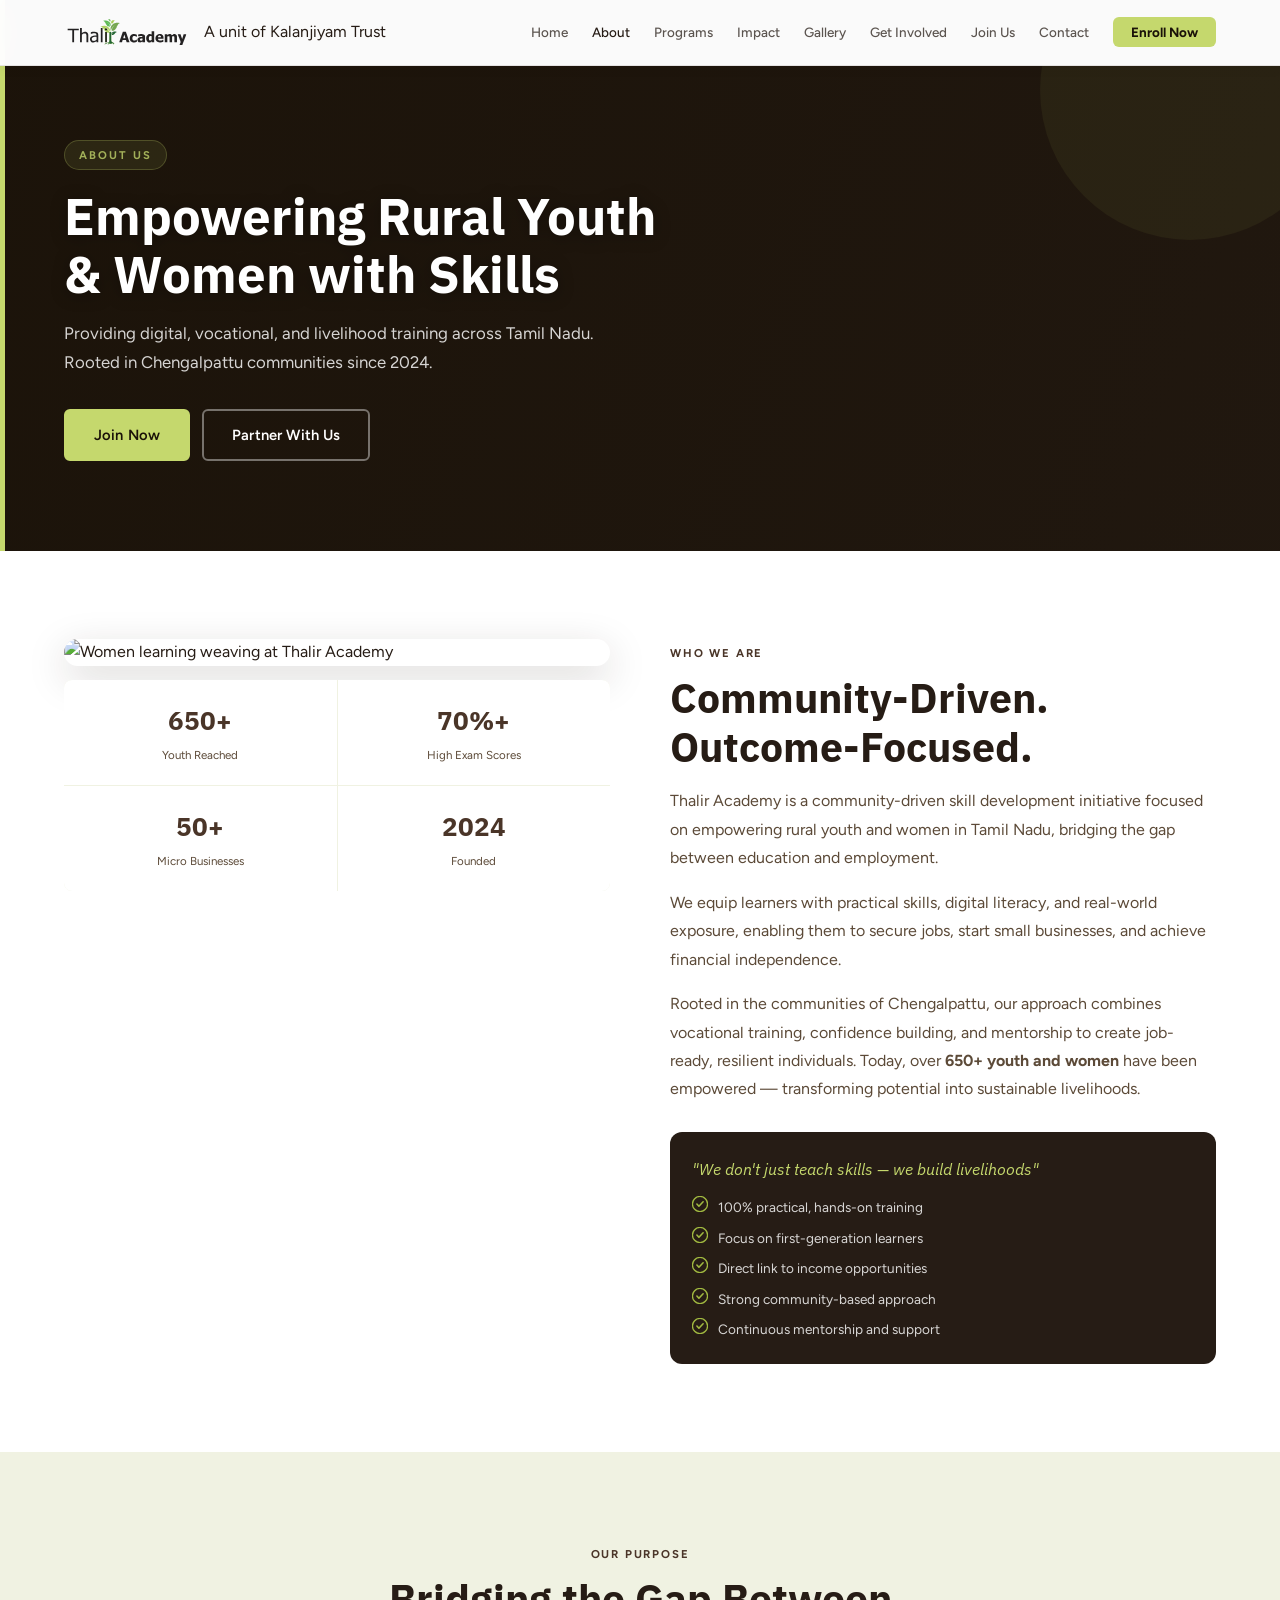
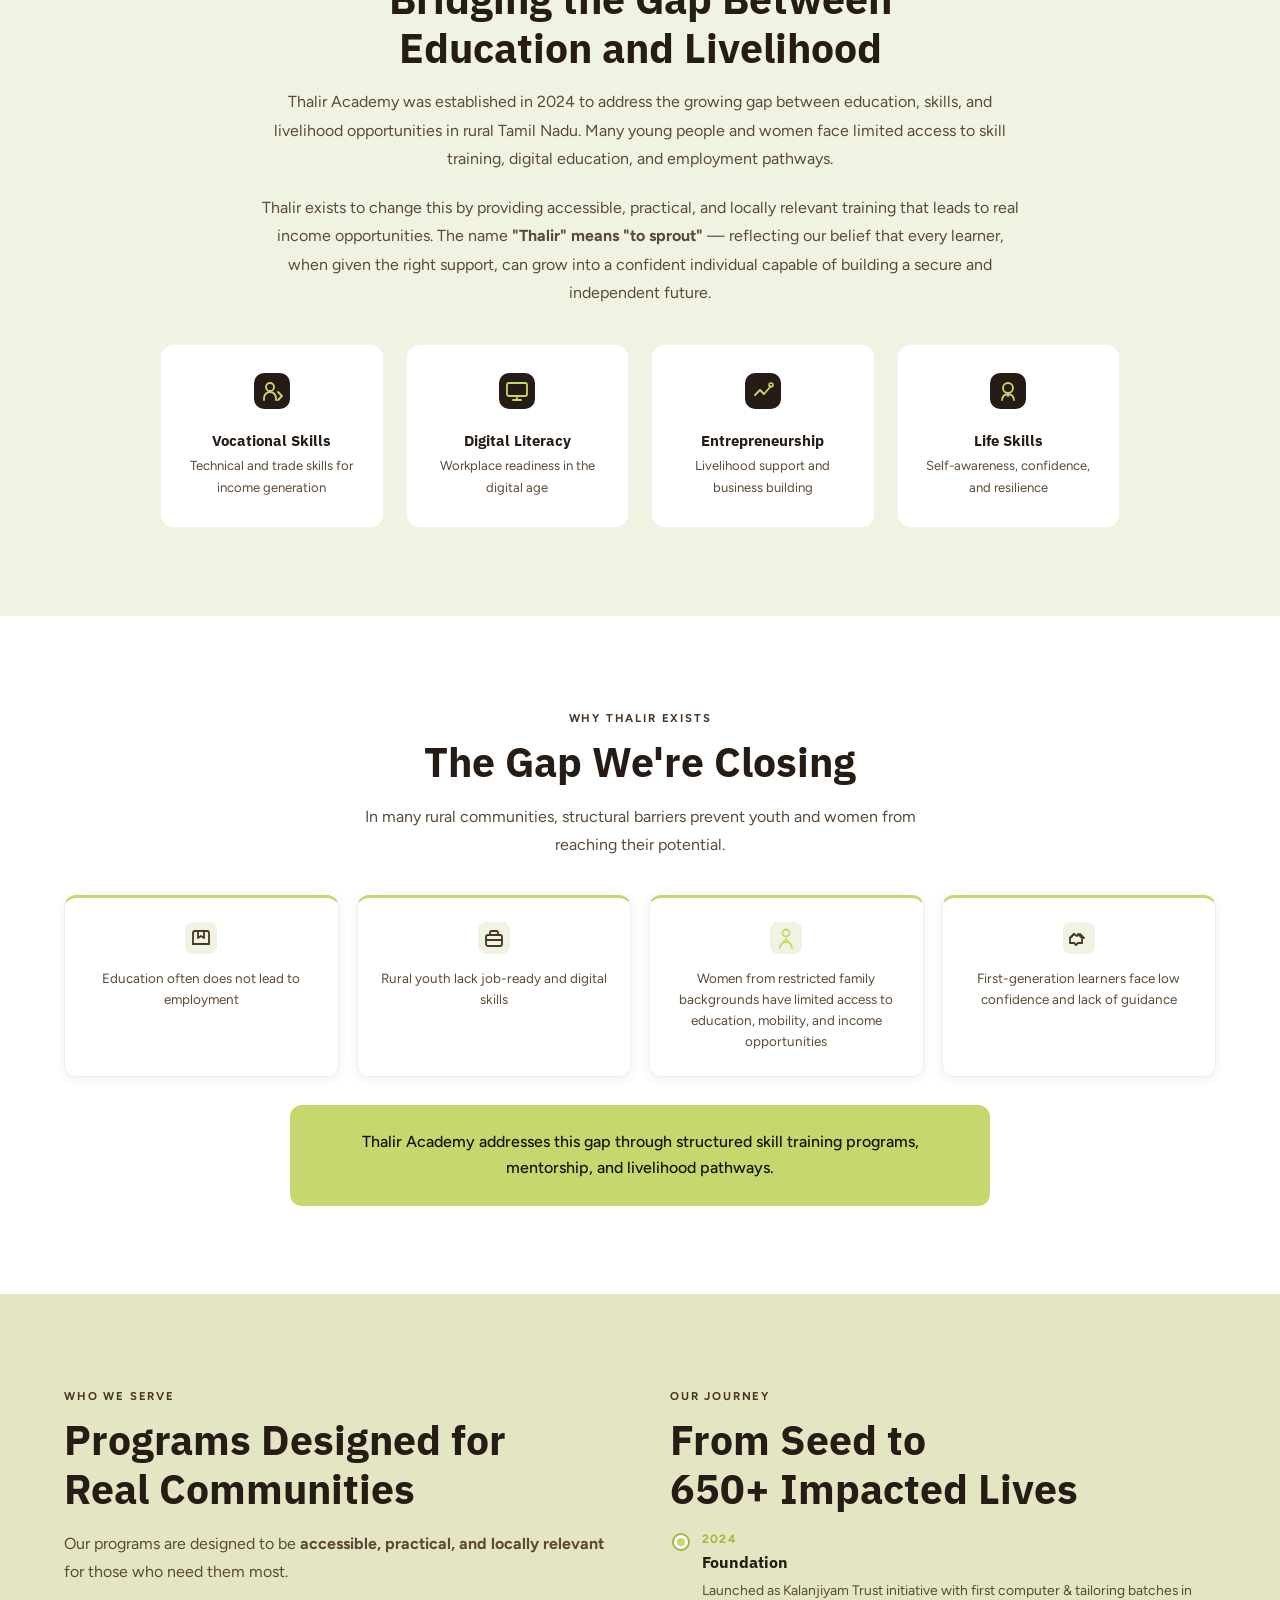
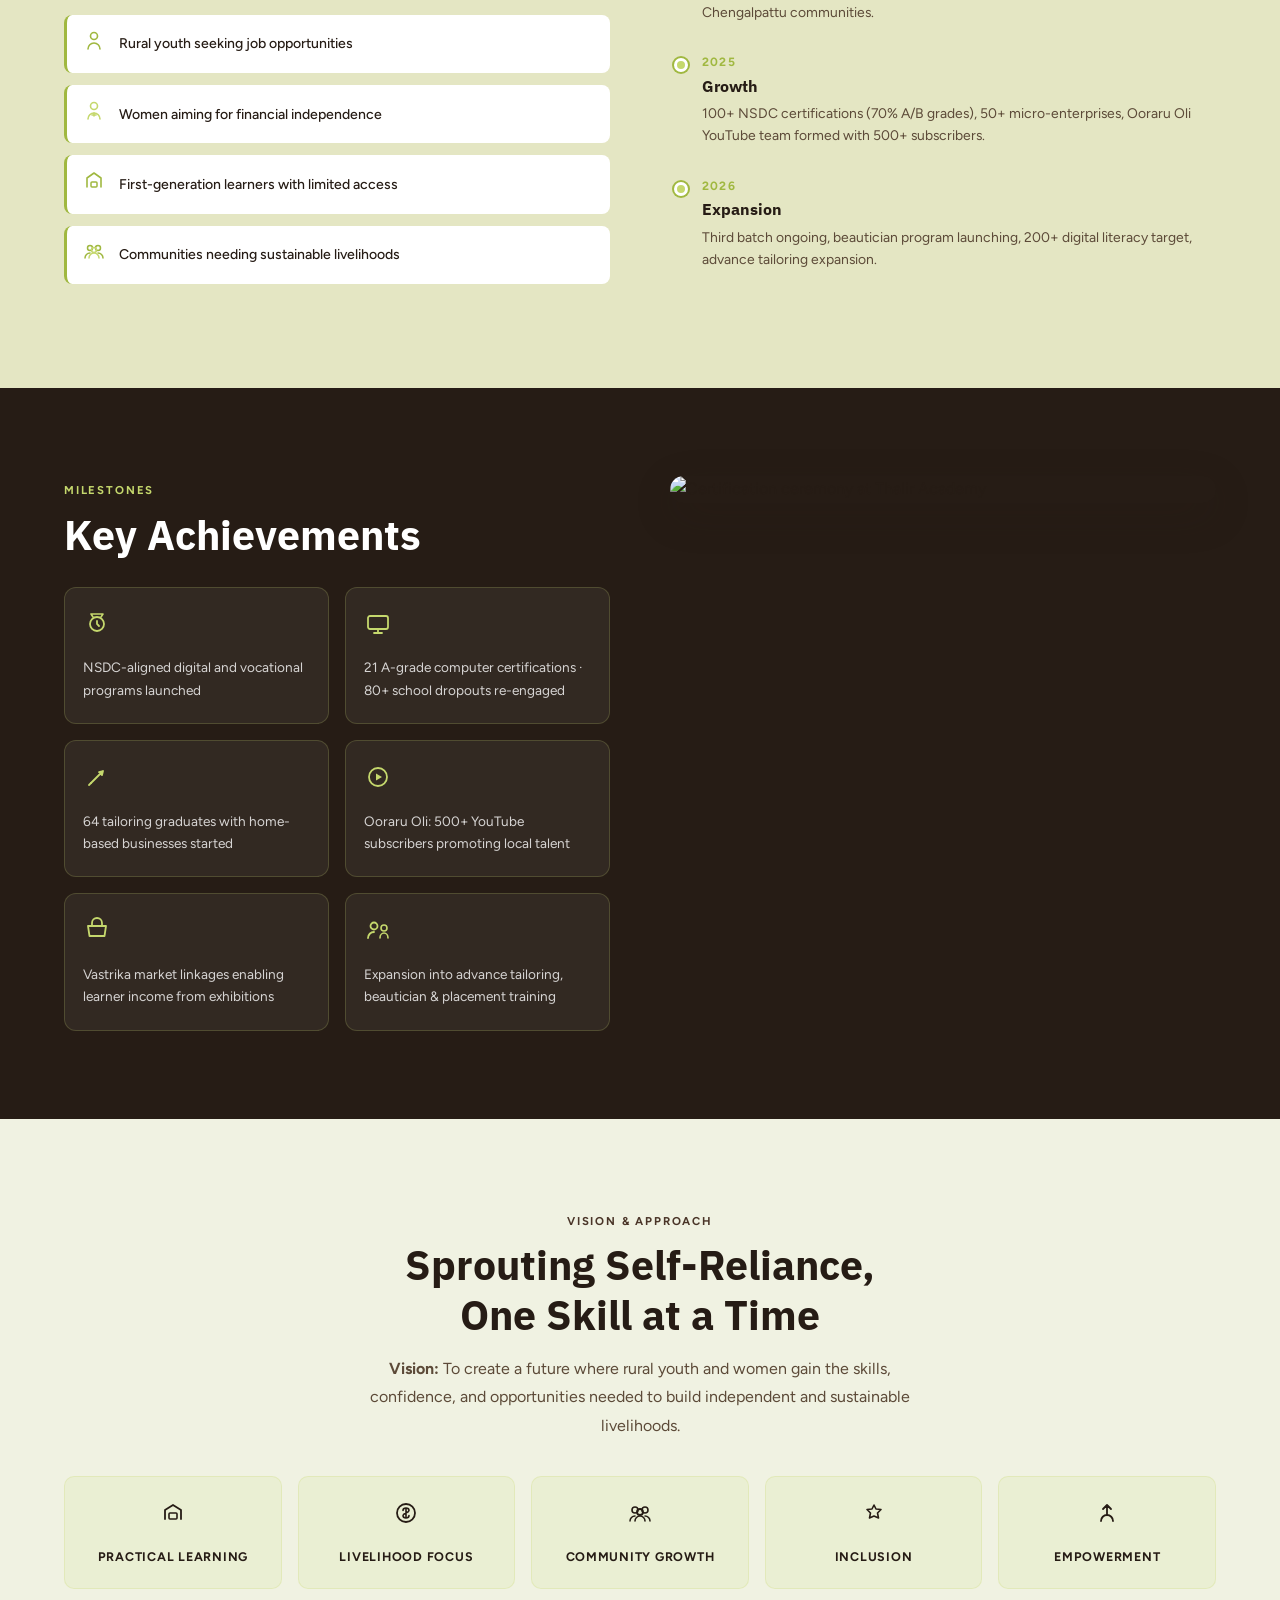
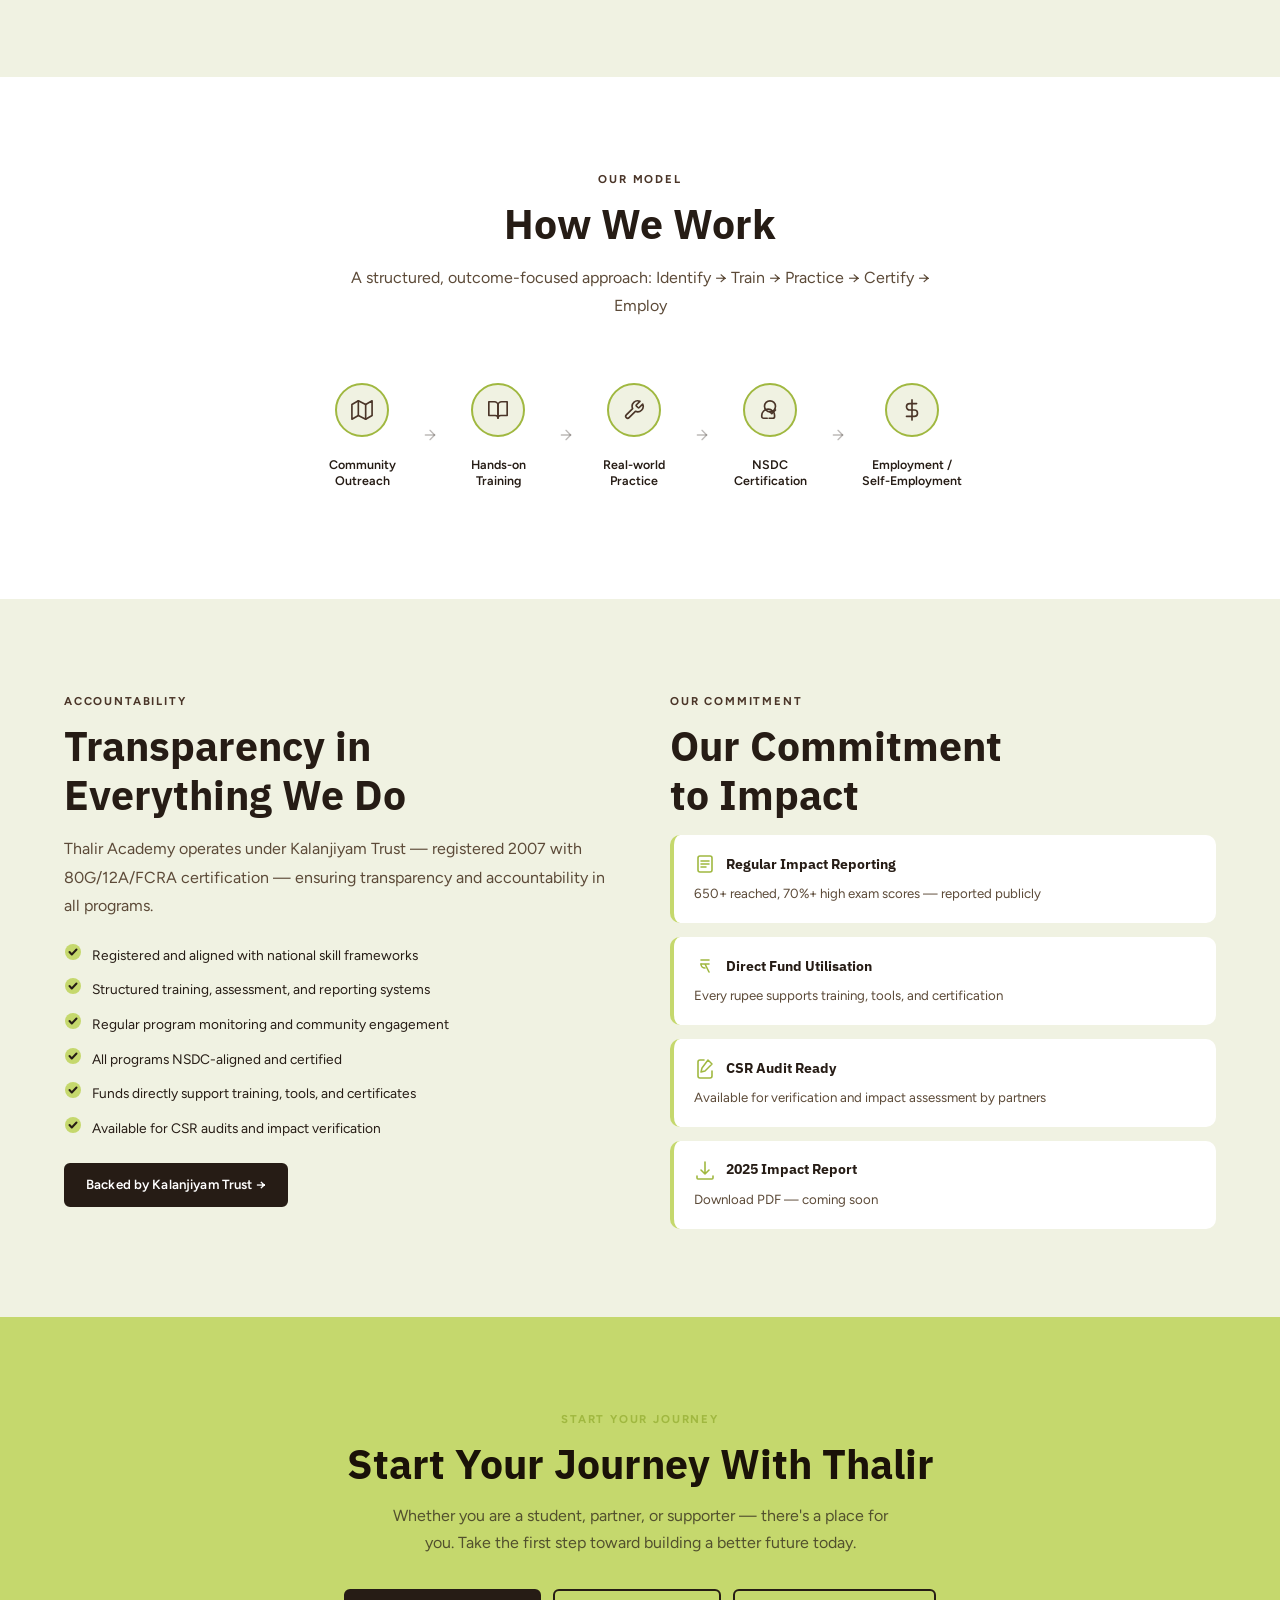
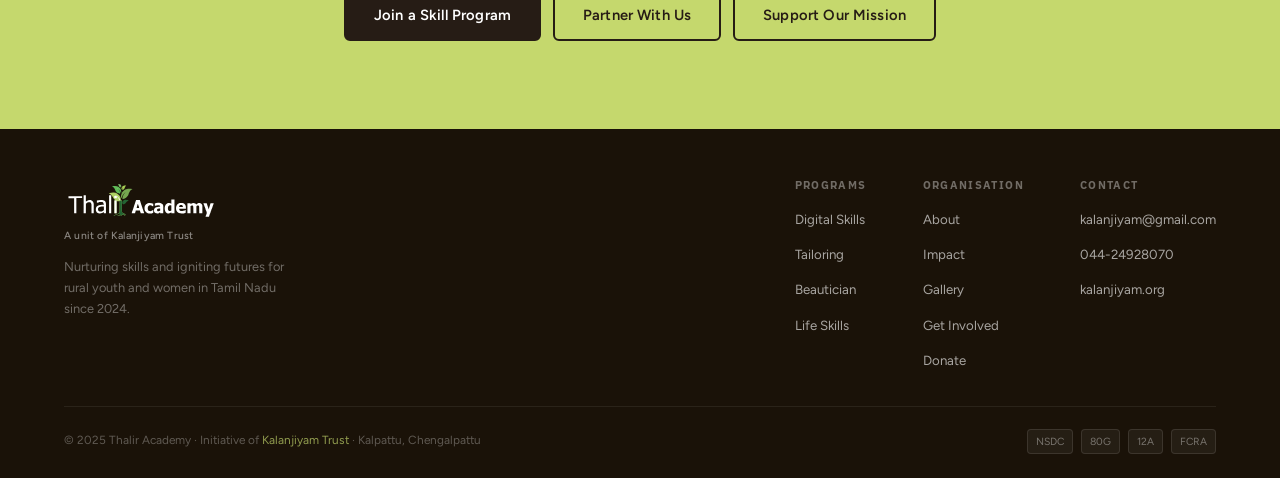
==== commit 62b37d52: "feat: add A unit of Kalanjiyam Trust text below footer logo on all pages" ====
--- a/pages/about.html
+++ b/pages/about.html
@@ -616,7 +616,8 @@
 <footer>
   <div class="footer-top">
     <div>
-      <div style="margin-bottom:12px"><img src="../assets/images/thalir-logo-white.svg" alt="Thalir Academy" class="footer-logo-img"></div>
+      <div style="margin-bottom:12px"><img src="../assets/images/thalir-logo-white.svg" alt="Thalir Academy" class="footer-logo-img">
+        <div style="font-size:.65rem;color:rgba(255,255,255,.5);font-weight:500;letter-spacing:.02em;margin-top:4px">A unit of Kalanjiyam Trust</div></div>
       <p class="footer-tagline">Nurturing skills and igniting futures for rural youth and women in Tamil Nadu since 2024.</p>
     </div>
     <div class="footer-links">
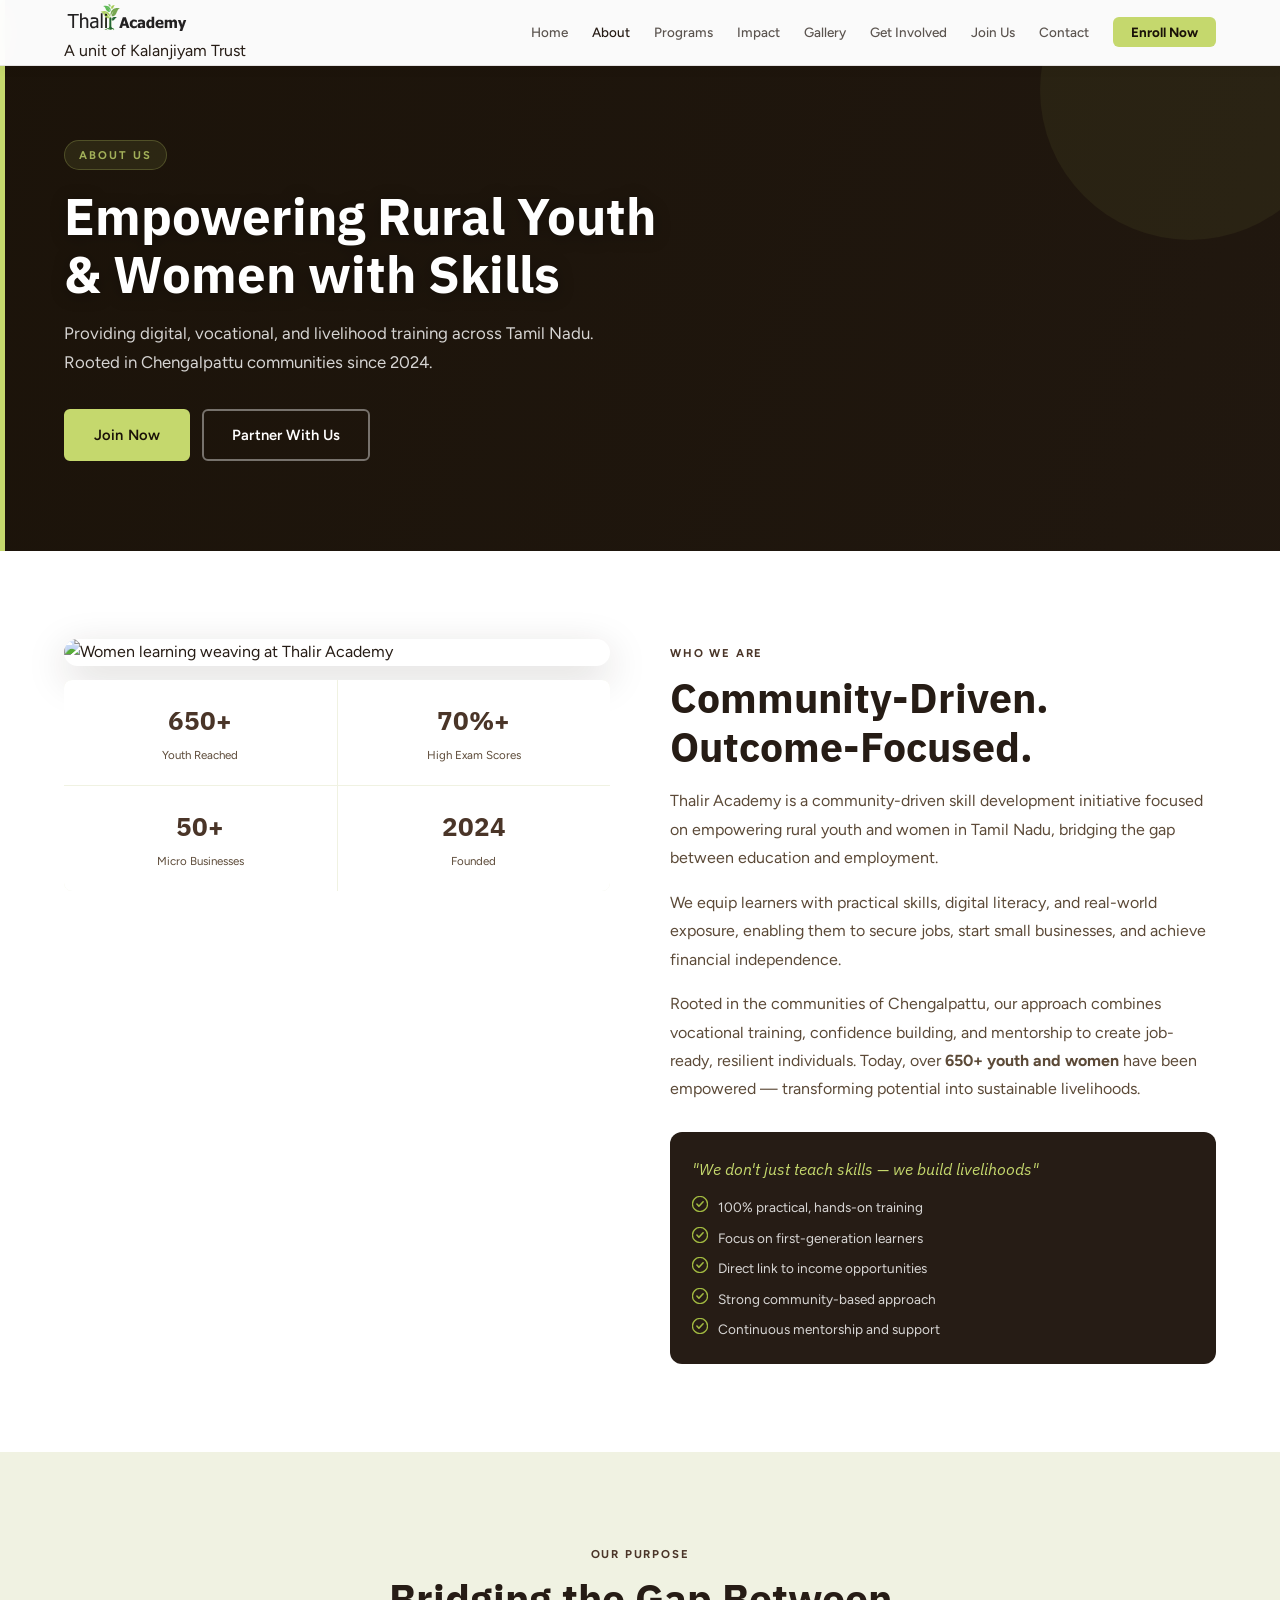
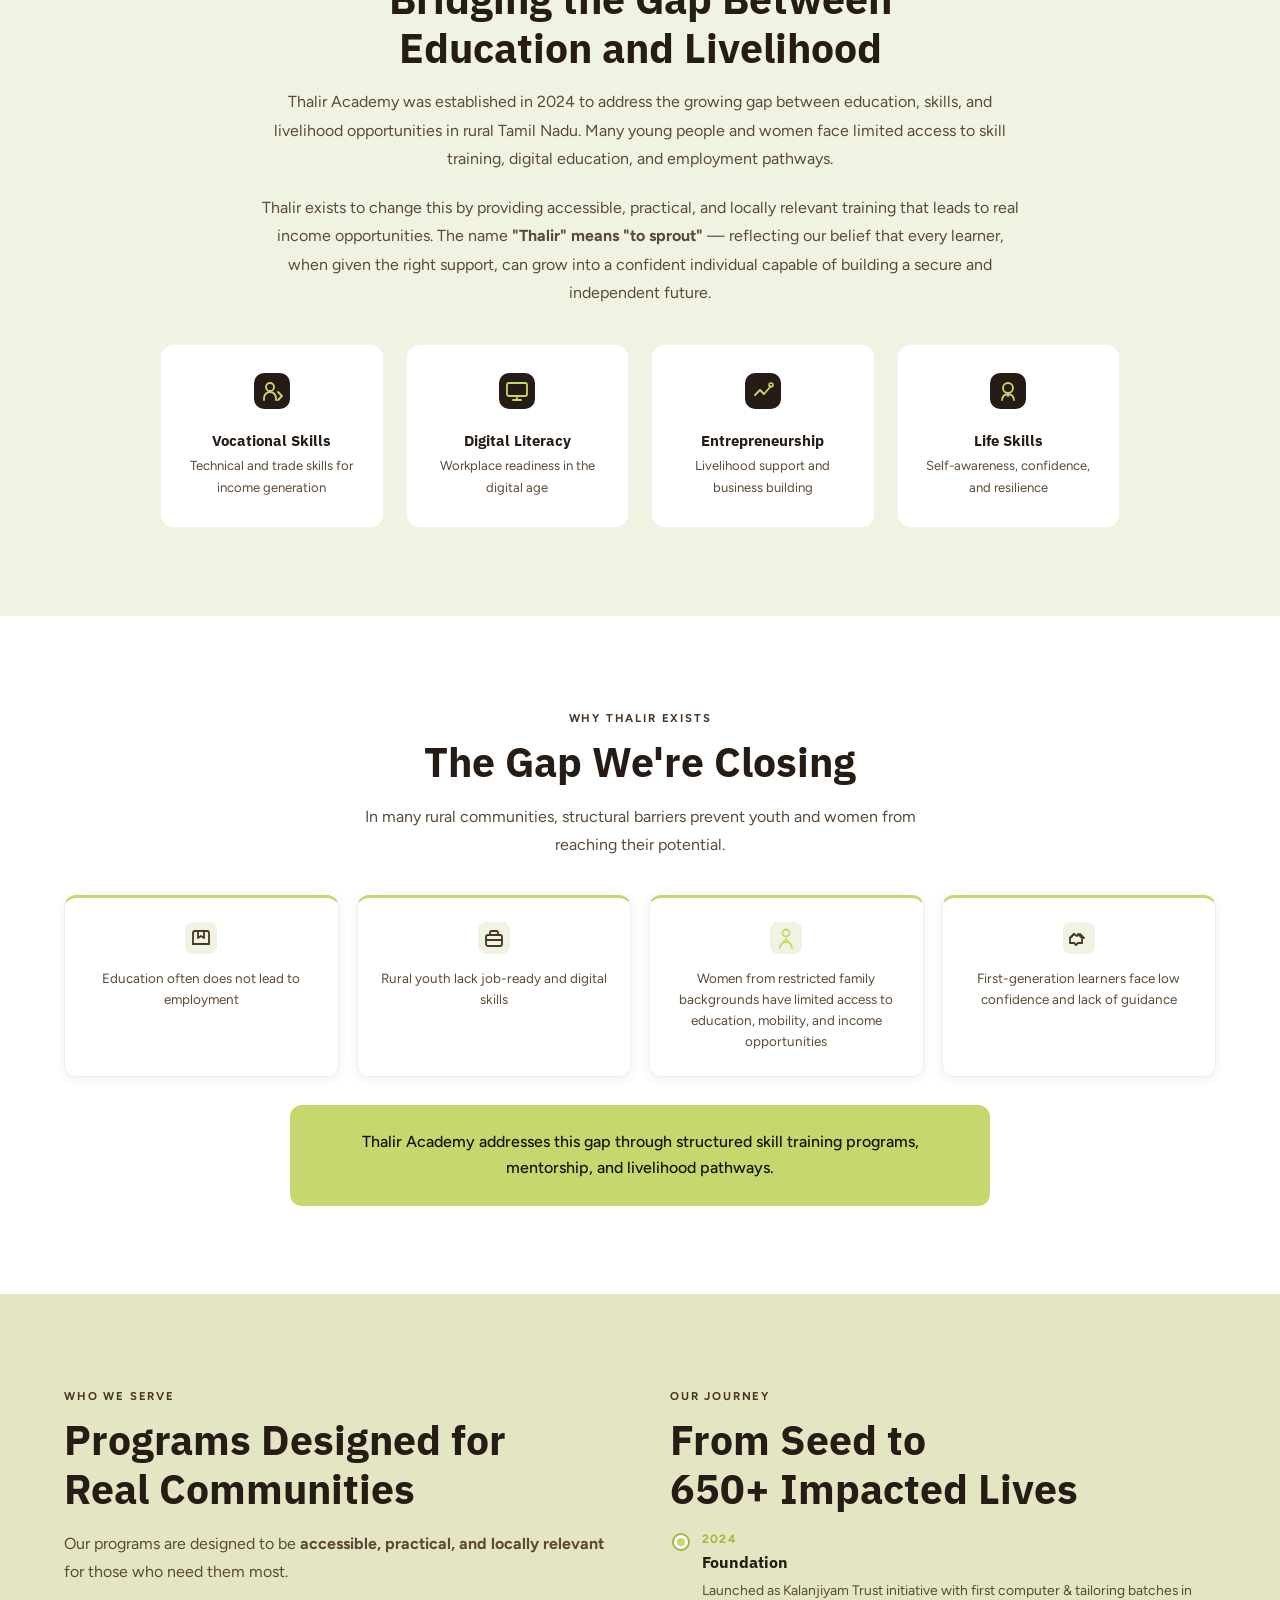
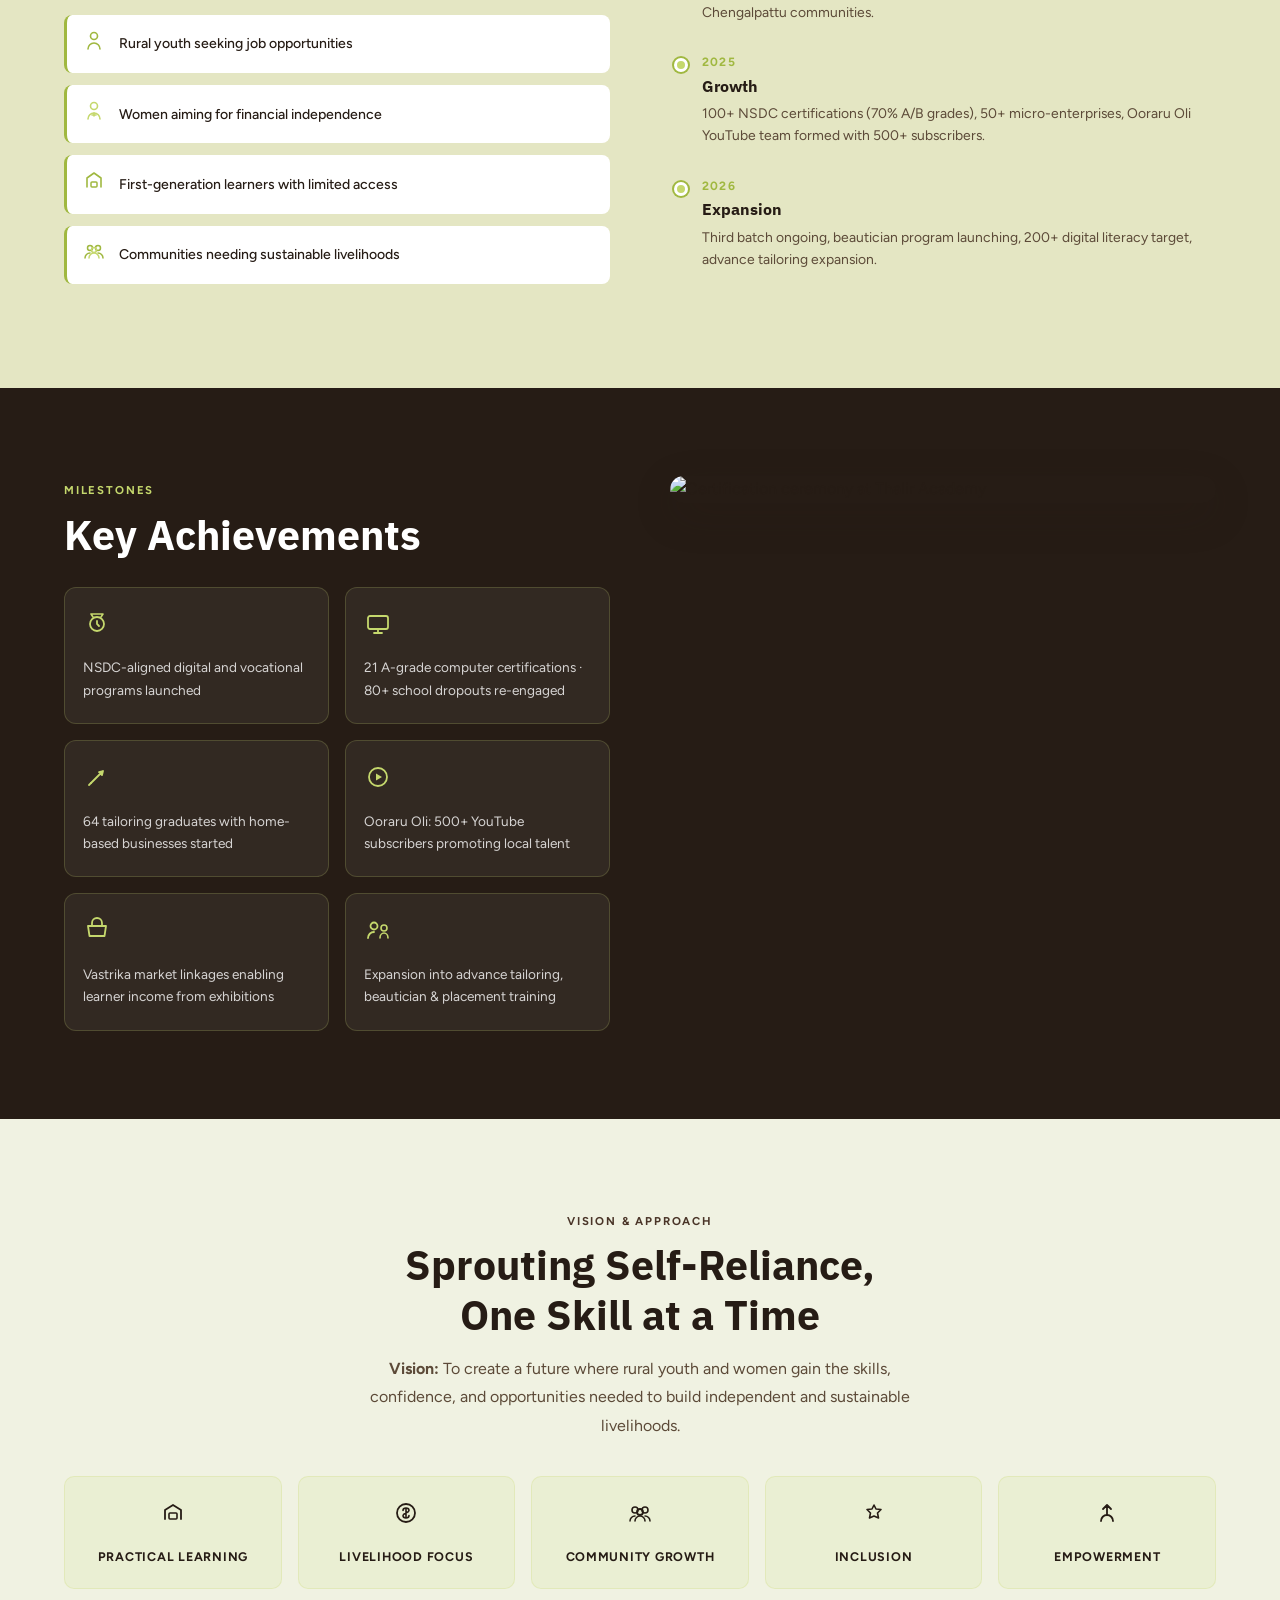
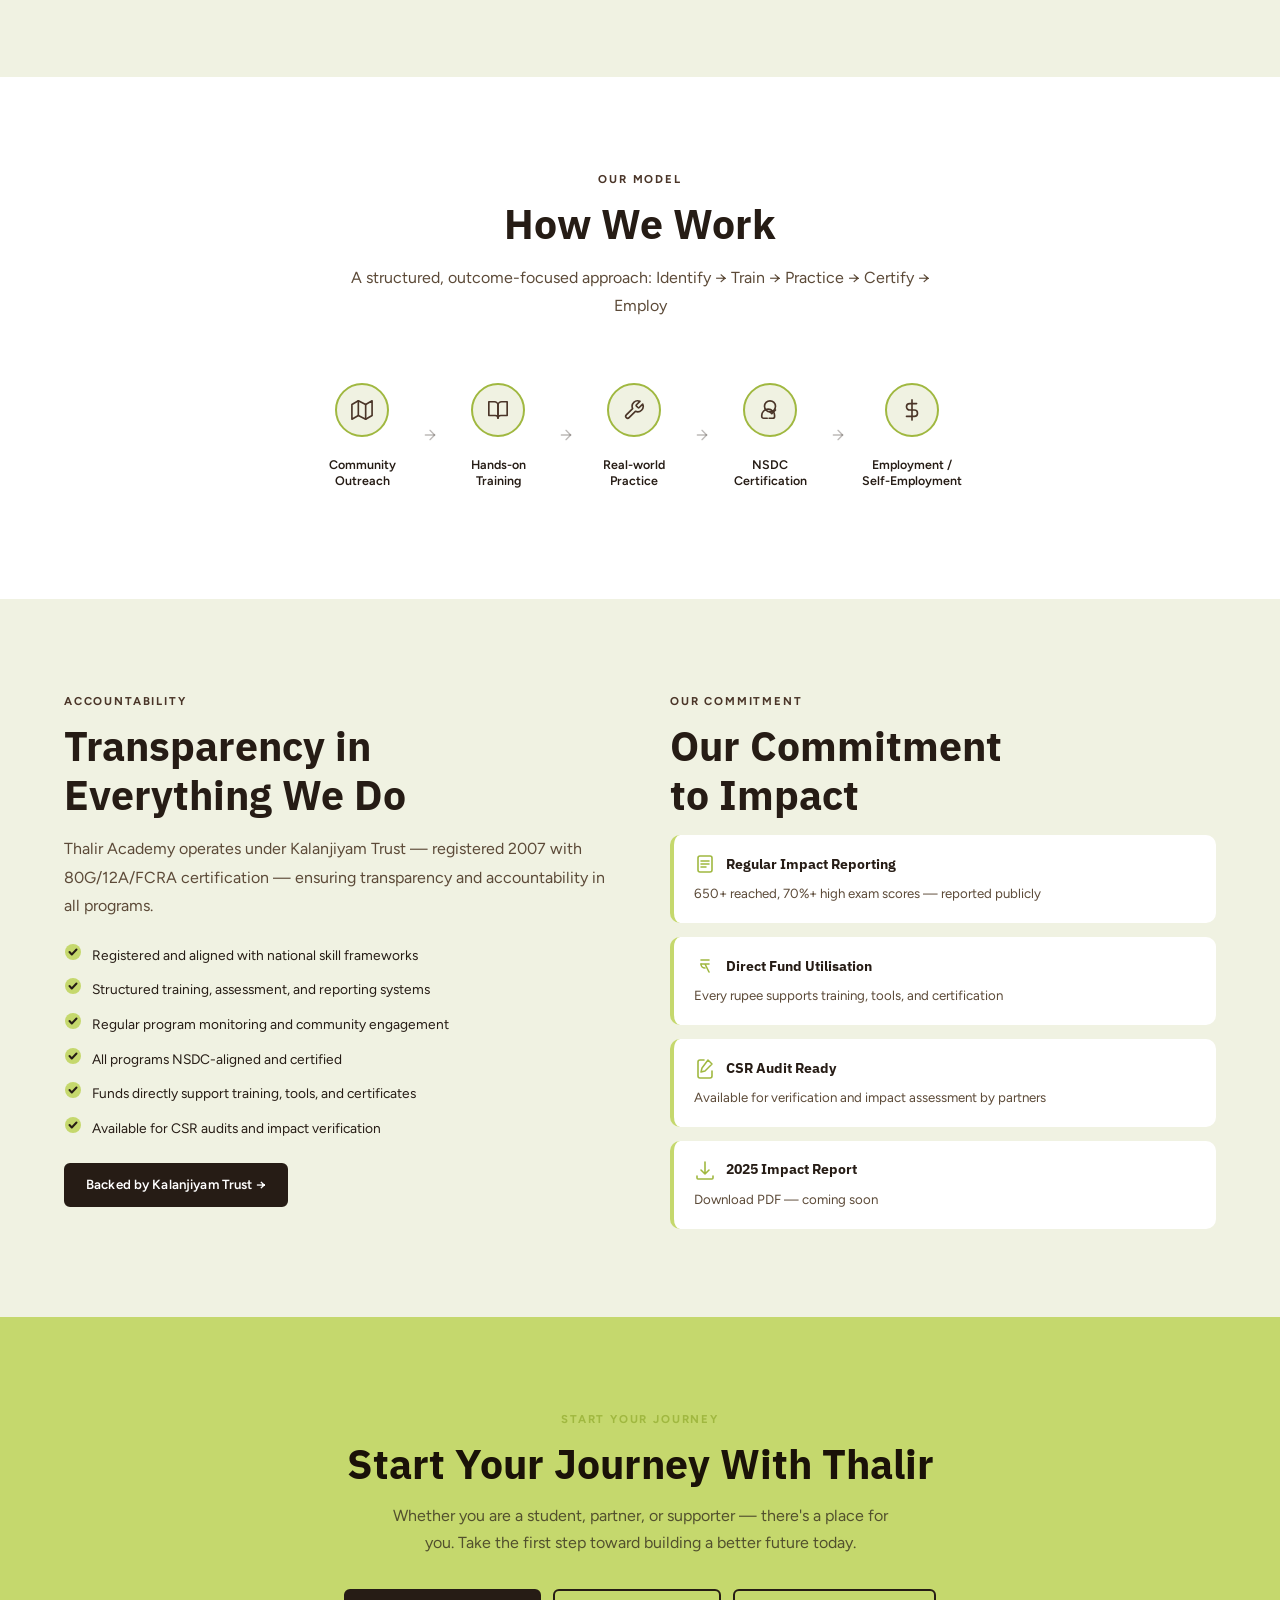
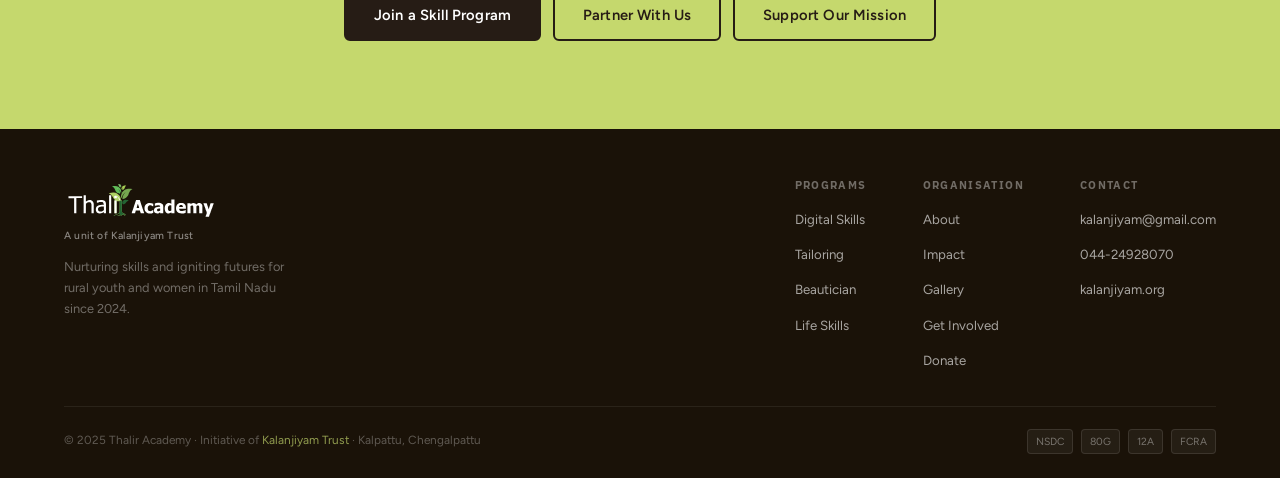
==== commit 549d4ccd: "fix: nav logo text below logo on about page" ====
--- a/pages/about.html
+++ b/pages/about.html
@@ -82,7 +82,7 @@
 
 /* ============================================================  NAV */
 nav{position:fixed;top:0;left:0;right:0;z-index:200;background:rgba(255,255,255,.98);backdrop-filter:blur(14px);height:66px;padding:0 5%;display:flex;align-items:center;justify-content:space-between;border-bottom:1px solid rgba(38,28,21,.1);box-shadow:0 2px 12px rgba(38,28,21,.06)}
-.nav-logo{display:flex;align-items:center;gap:11px}
+.nav-logo{display:flex;flex-direction:column;align-items:flex-start;gap:2px}
 .logo-mark{width:38px;height:38px;background:linear-gradient(135deg,var(--accent),var(--accent-dark));border-radius:50%;display:flex;align-items:center;justify-content:center;font-size:17px;flex-shrink:0}
 .logo-text .main{font-family:'IBM Plex Sans',sans-serif;font-size:1.08rem;font-weight:700;color:var(--white);display:block;line-height:1}
 .logo-text .sub{font-size:.58rem;color:rgba(197,216,109,.8);letter-spacing:.09em;text-transform:uppercase}
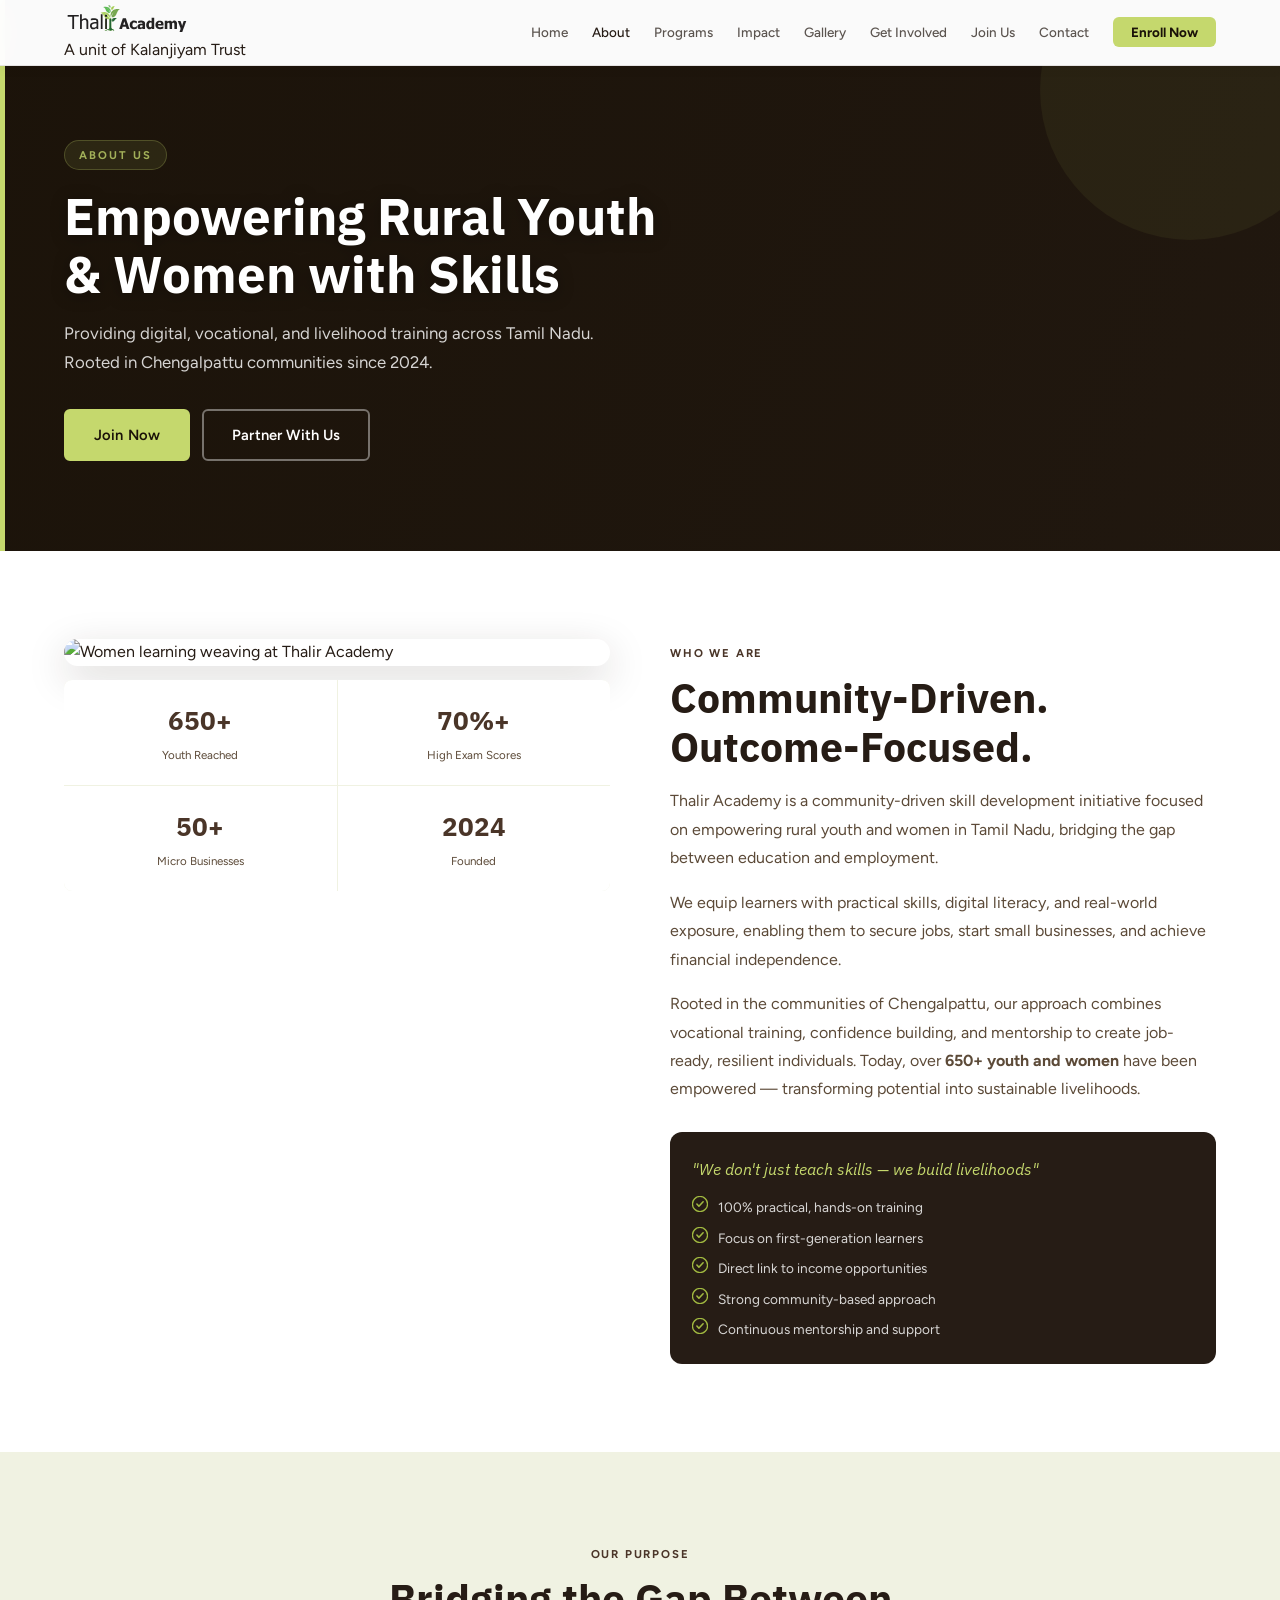
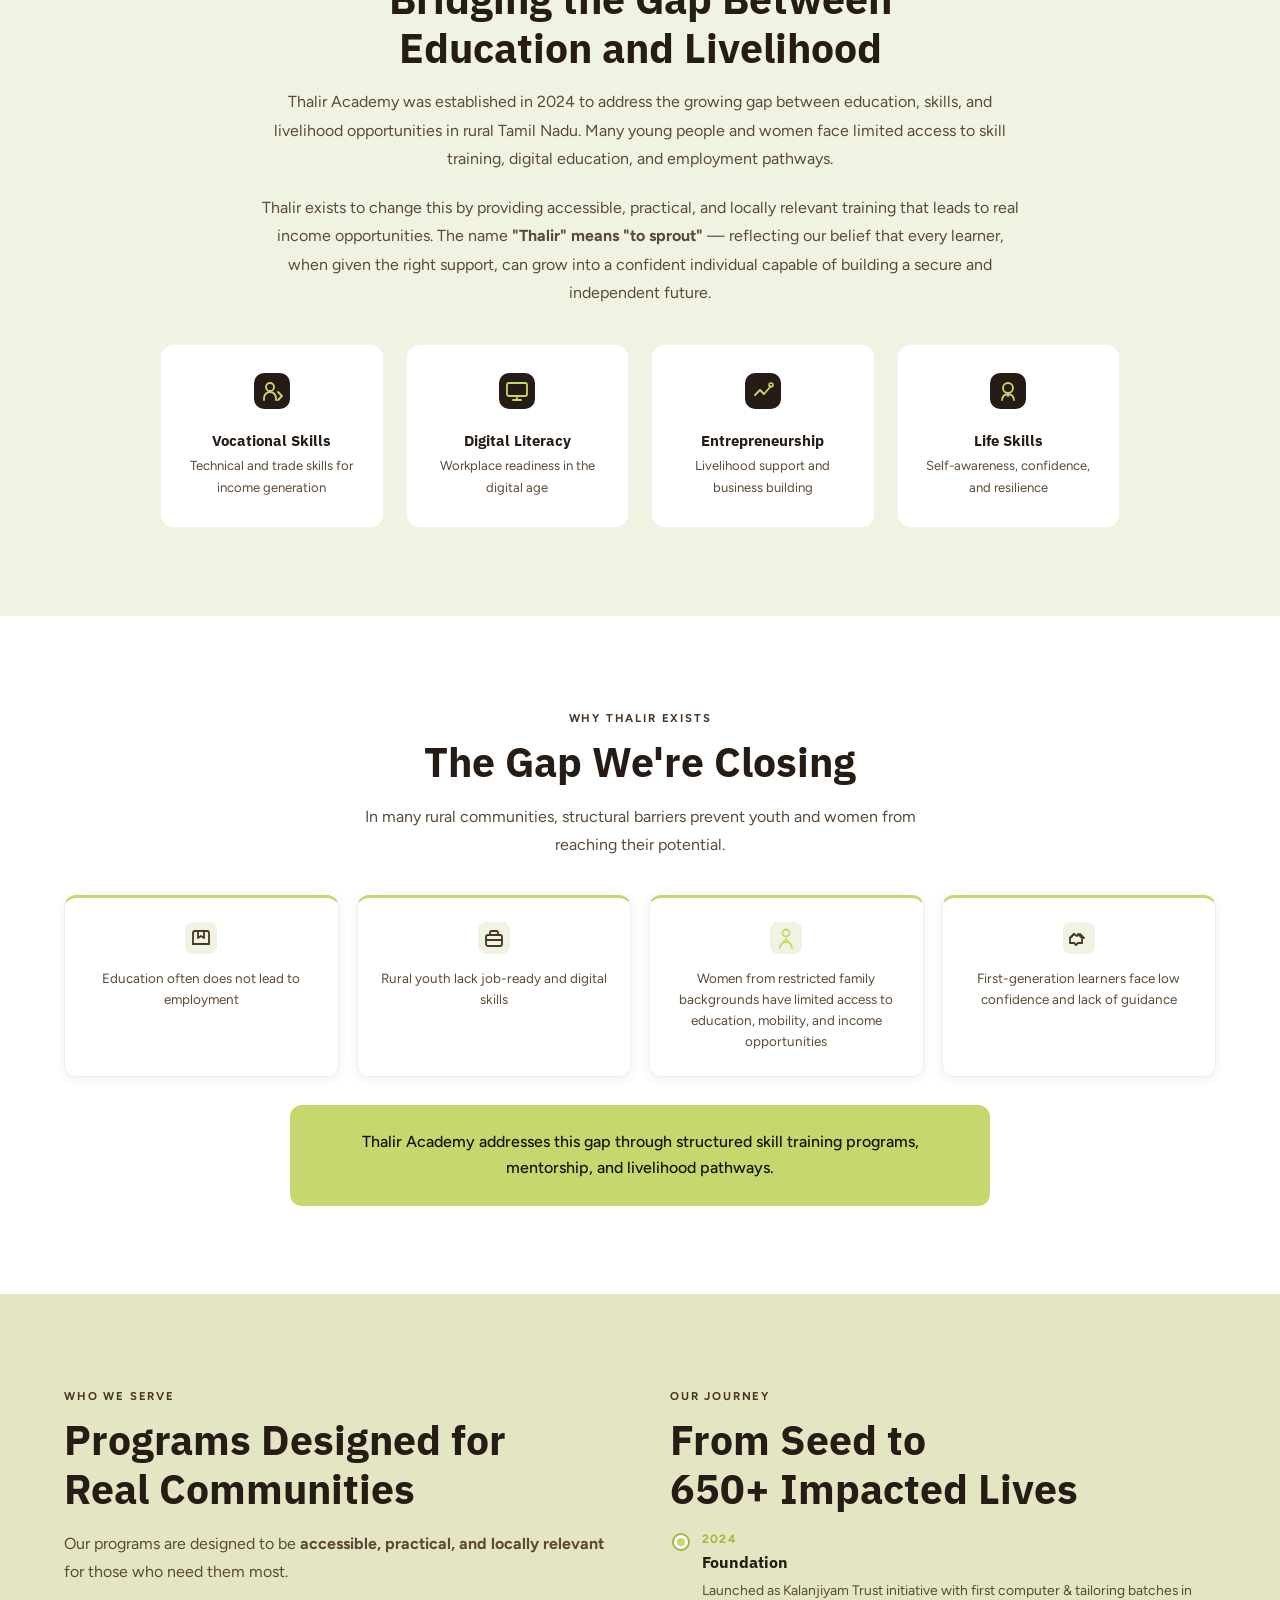
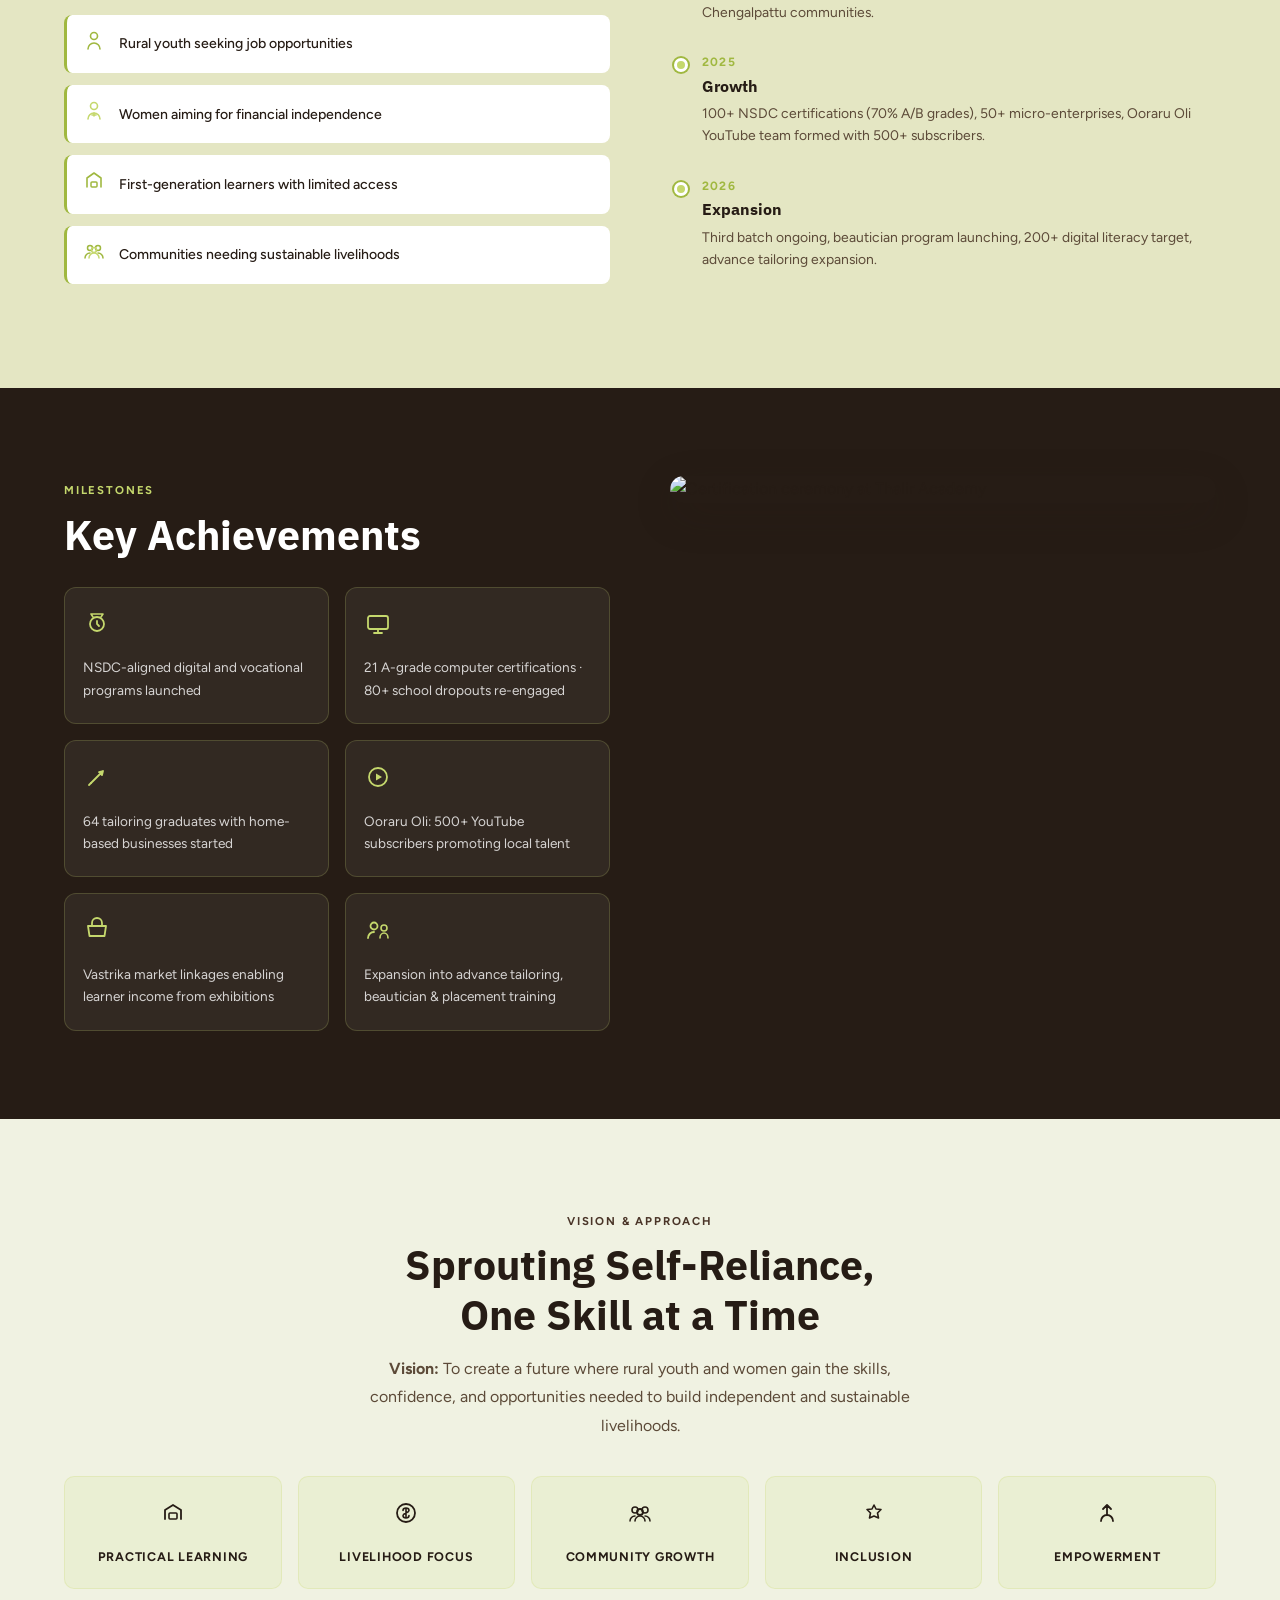
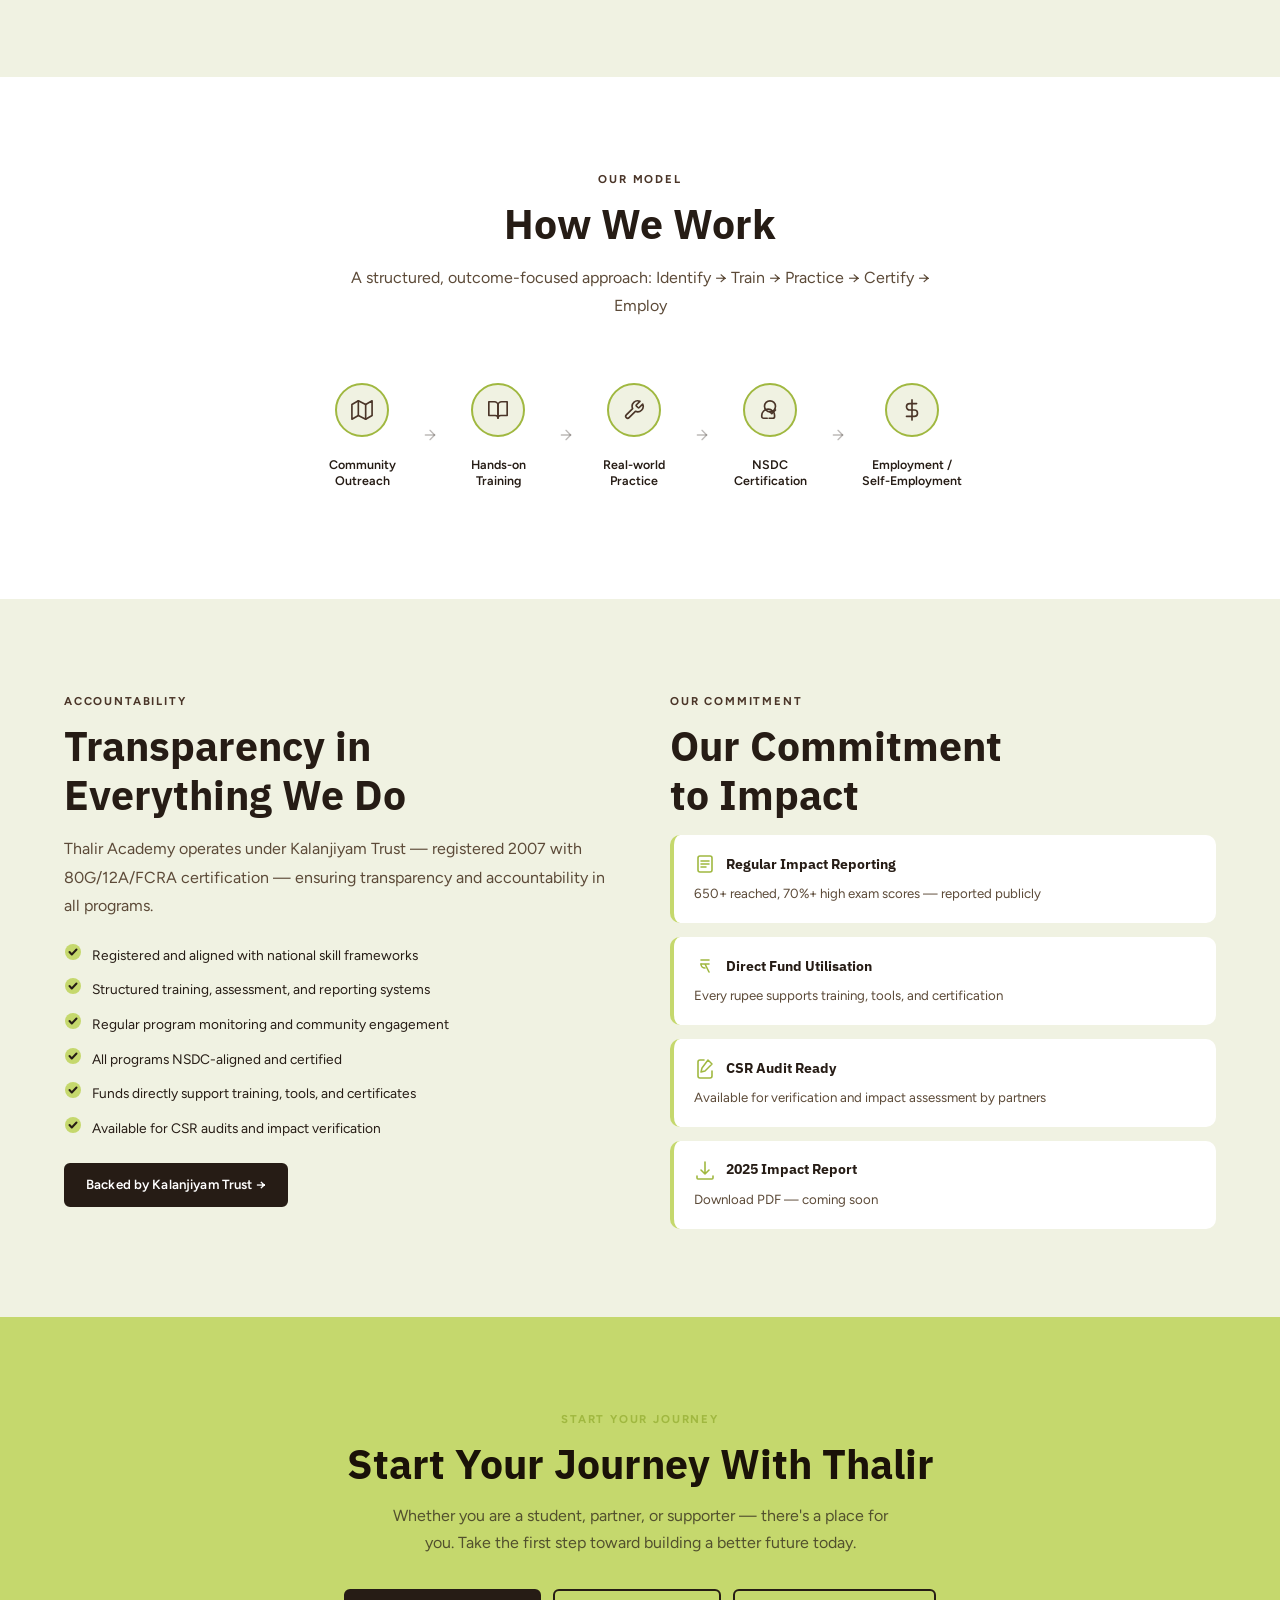
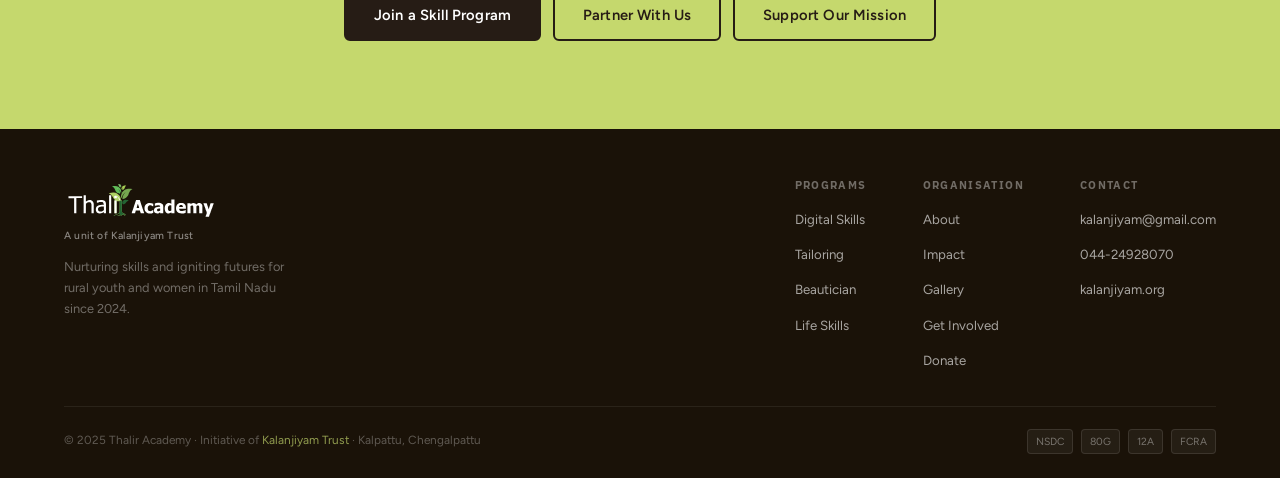
==== commit 88ceed41: "fix: remove inline nav CSS from about.html, now uses style.css like all other pages" ====
--- a/pages/about.html
+++ b/pages/about.html
@@ -82,10 +82,6 @@
 
 /* ============================================================  NAV */
 nav{position:fixed;top:0;left:0;right:0;z-index:200;background:rgba(255,255,255,.98);backdrop-filter:blur(14px);height:66px;padding:0 5%;display:flex;align-items:center;justify-content:space-between;border-bottom:1px solid rgba(38,28,21,.1);box-shadow:0 2px 12px rgba(38,28,21,.06)}
-.nav-logo{display:flex;flex-direction:column;align-items:flex-start;gap:2px}
-.logo-mark{width:38px;height:38px;background:linear-gradient(135deg,var(--accent),var(--accent-dark));border-radius:50%;display:flex;align-items:center;justify-content:center;font-size:17px;flex-shrink:0}
-.logo-text .main{font-family:'IBM Plex Sans',sans-serif;font-size:1.08rem;font-weight:700;color:var(--white);display:block;line-height:1}
-.logo-text .sub{font-size:.58rem;color:rgba(197,216,109,.8);letter-spacing:.09em;text-transform:uppercase}
 .nav-logo-img{height:36px;width:auto;display:block;object-fit:contain}
 .footer-logo-img{height:44px;width:auto;display:block;object-fit:contain;margin-bottom:4px}
 .nav-links{display:flex;align-items:center;gap:24px}
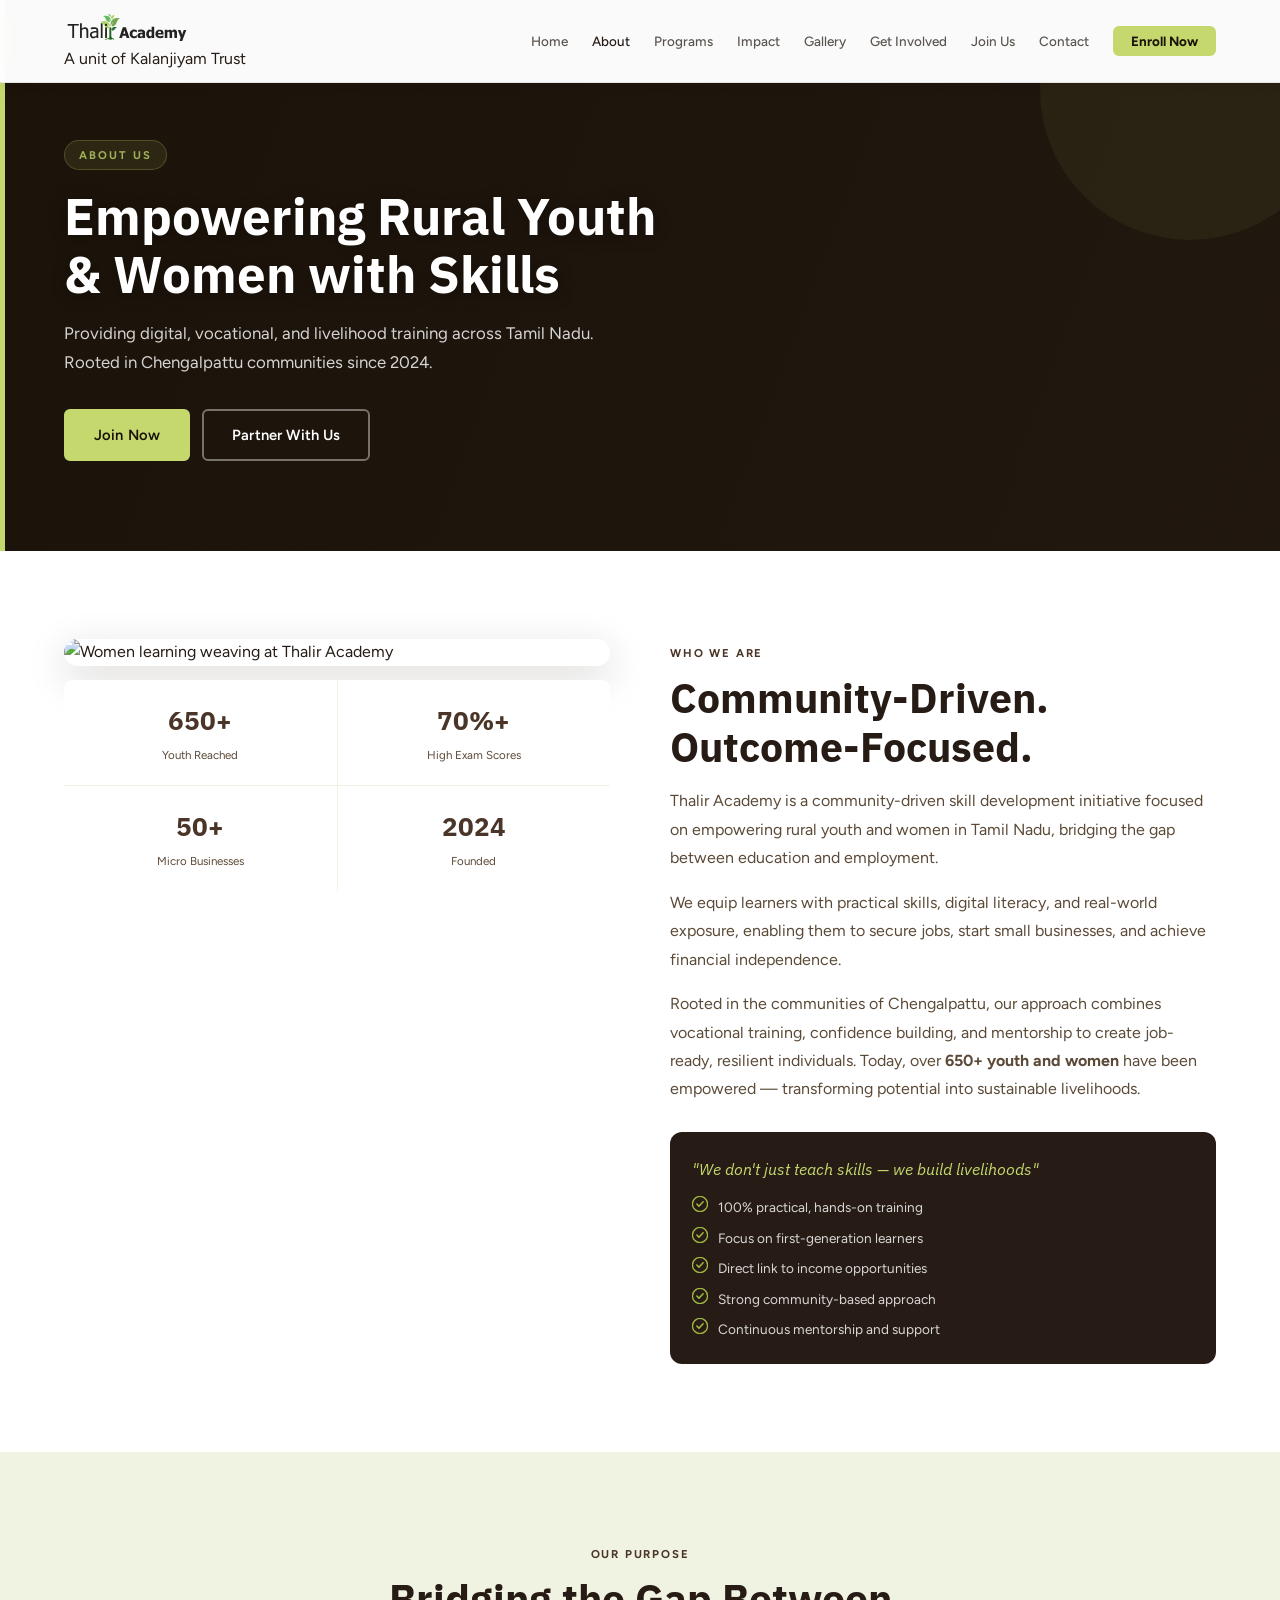
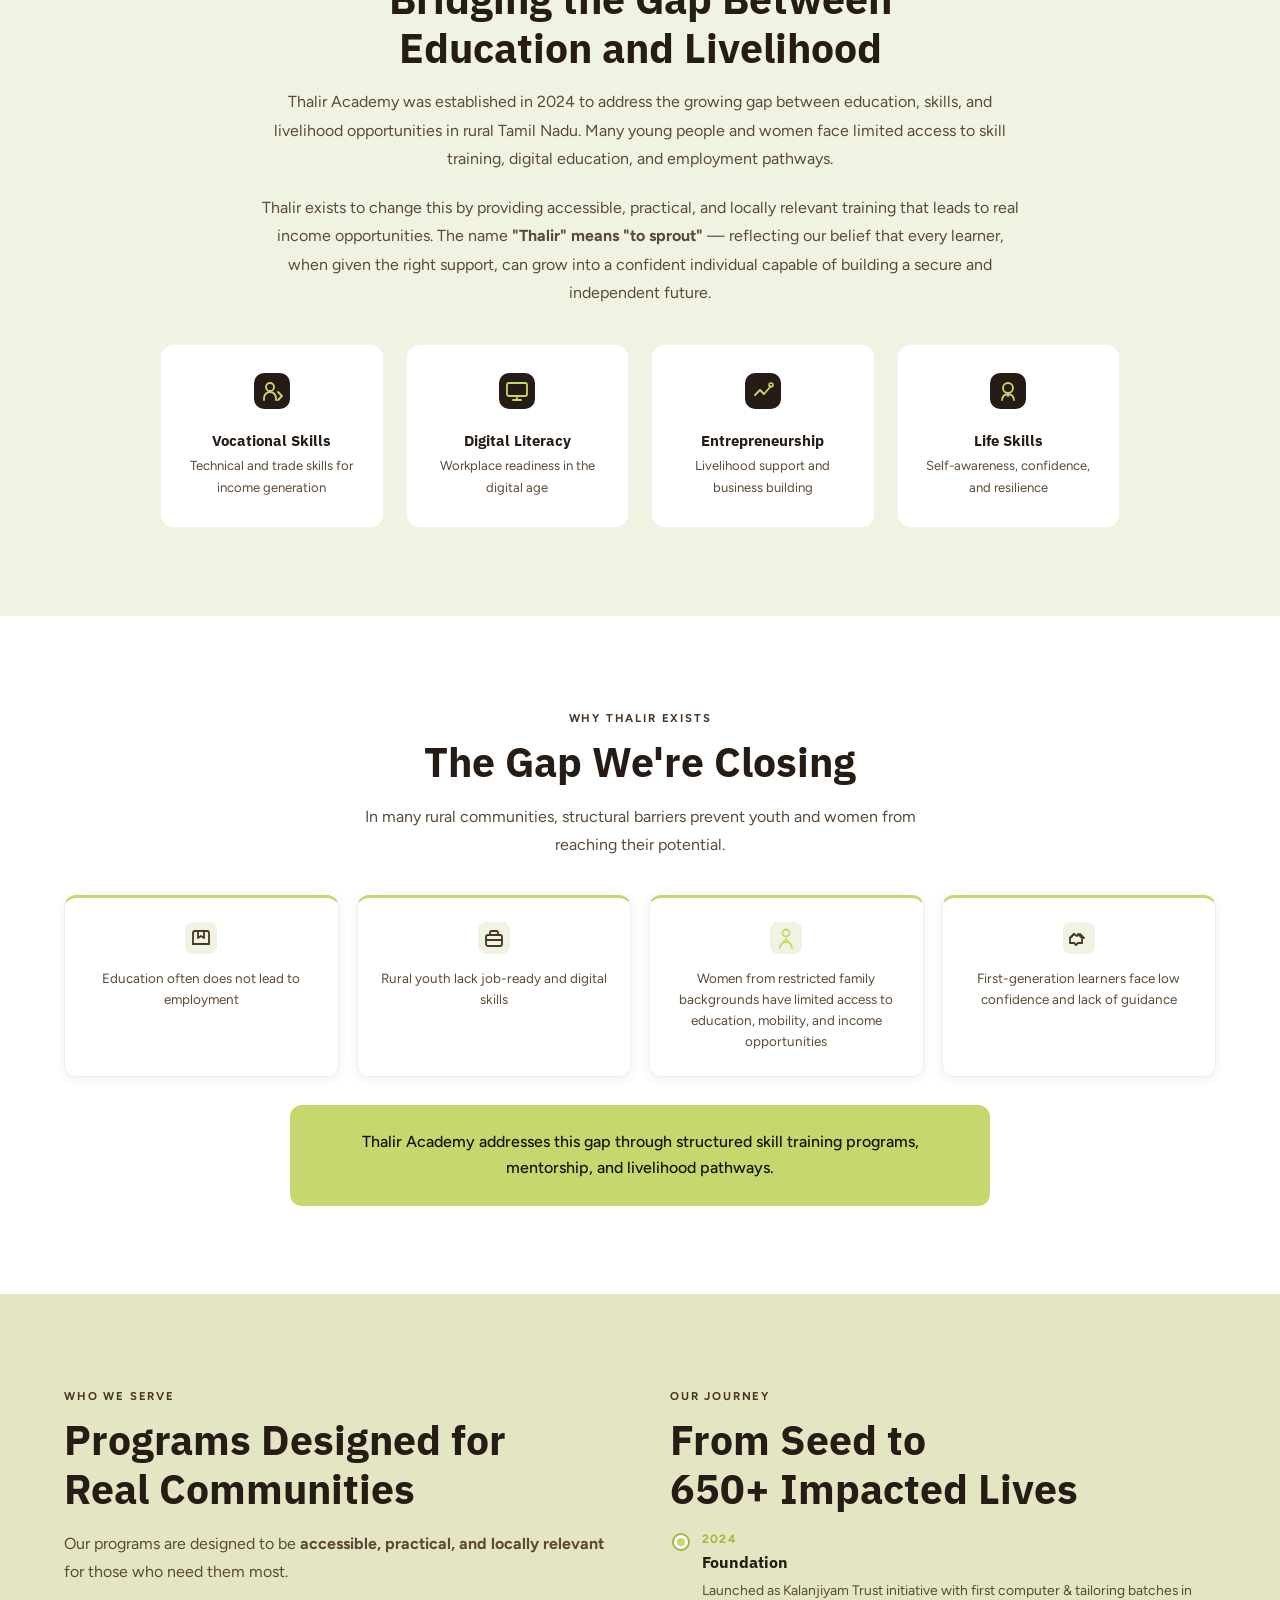
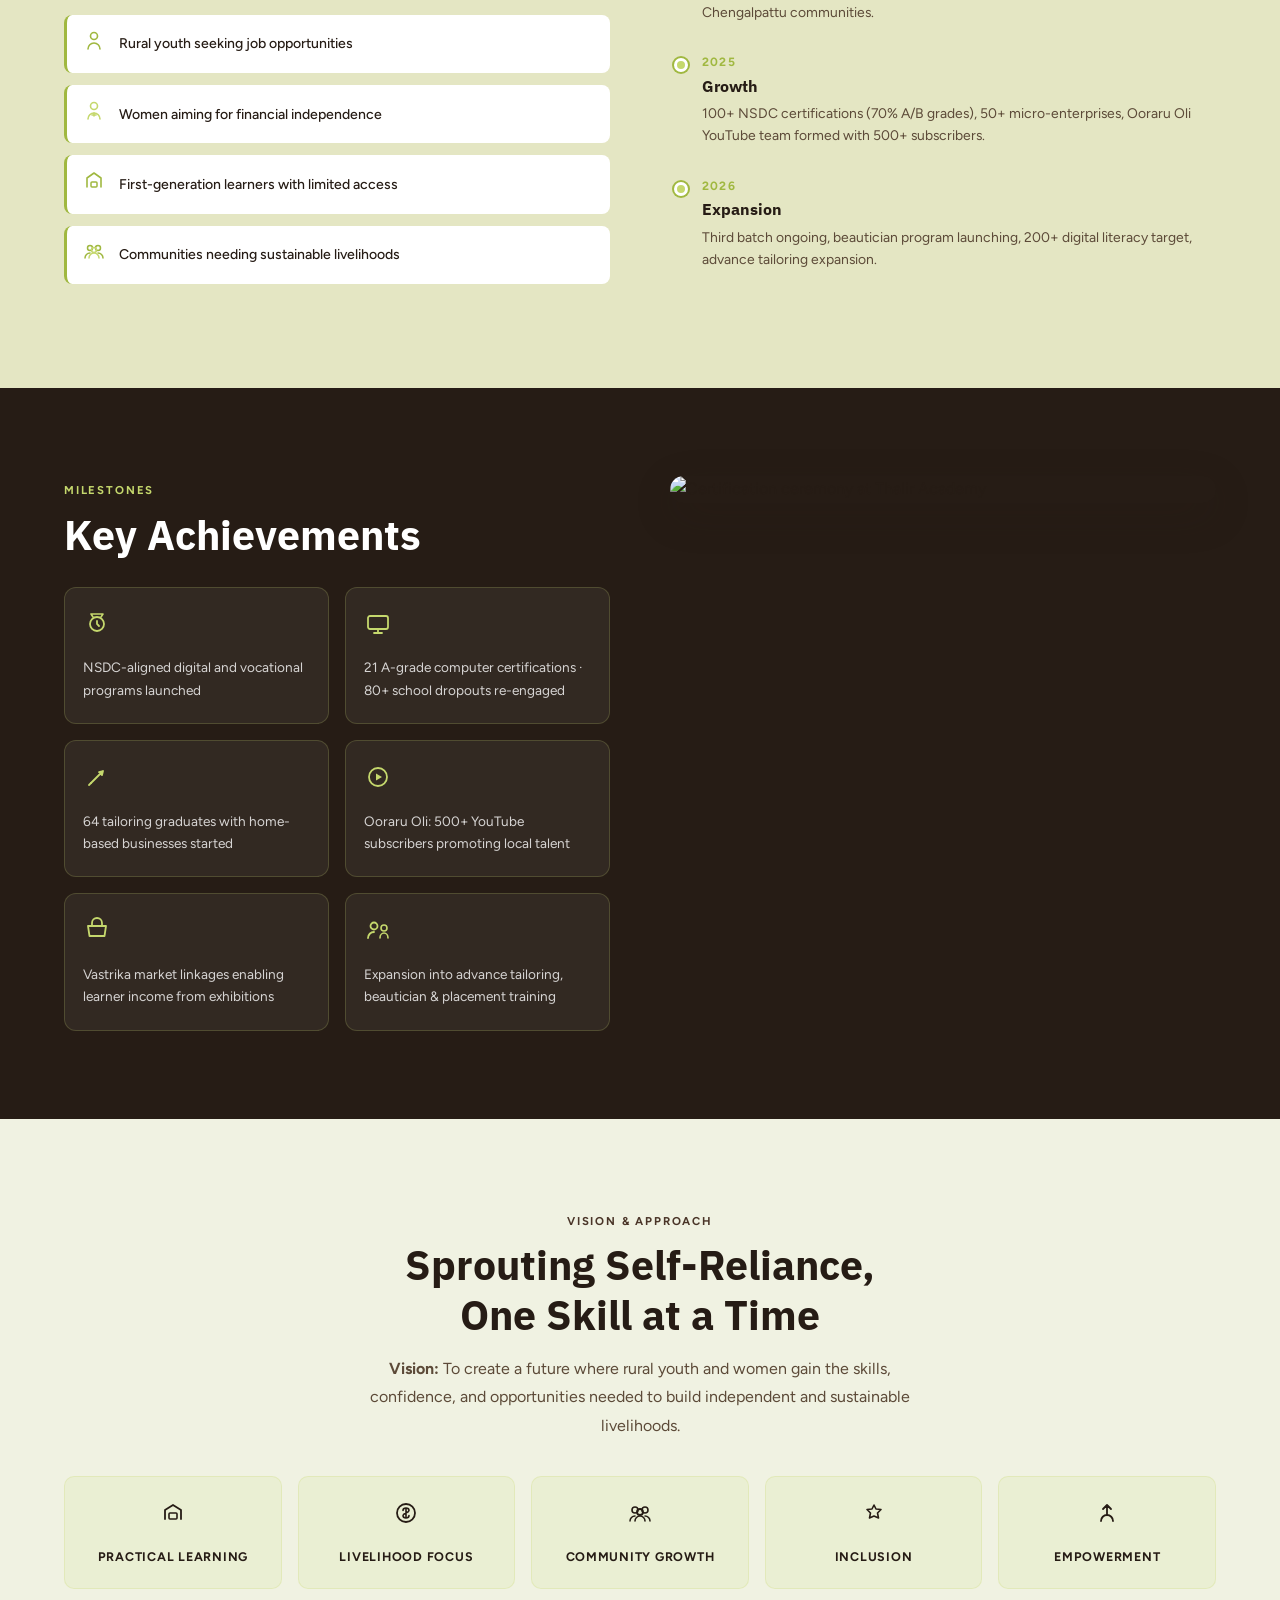
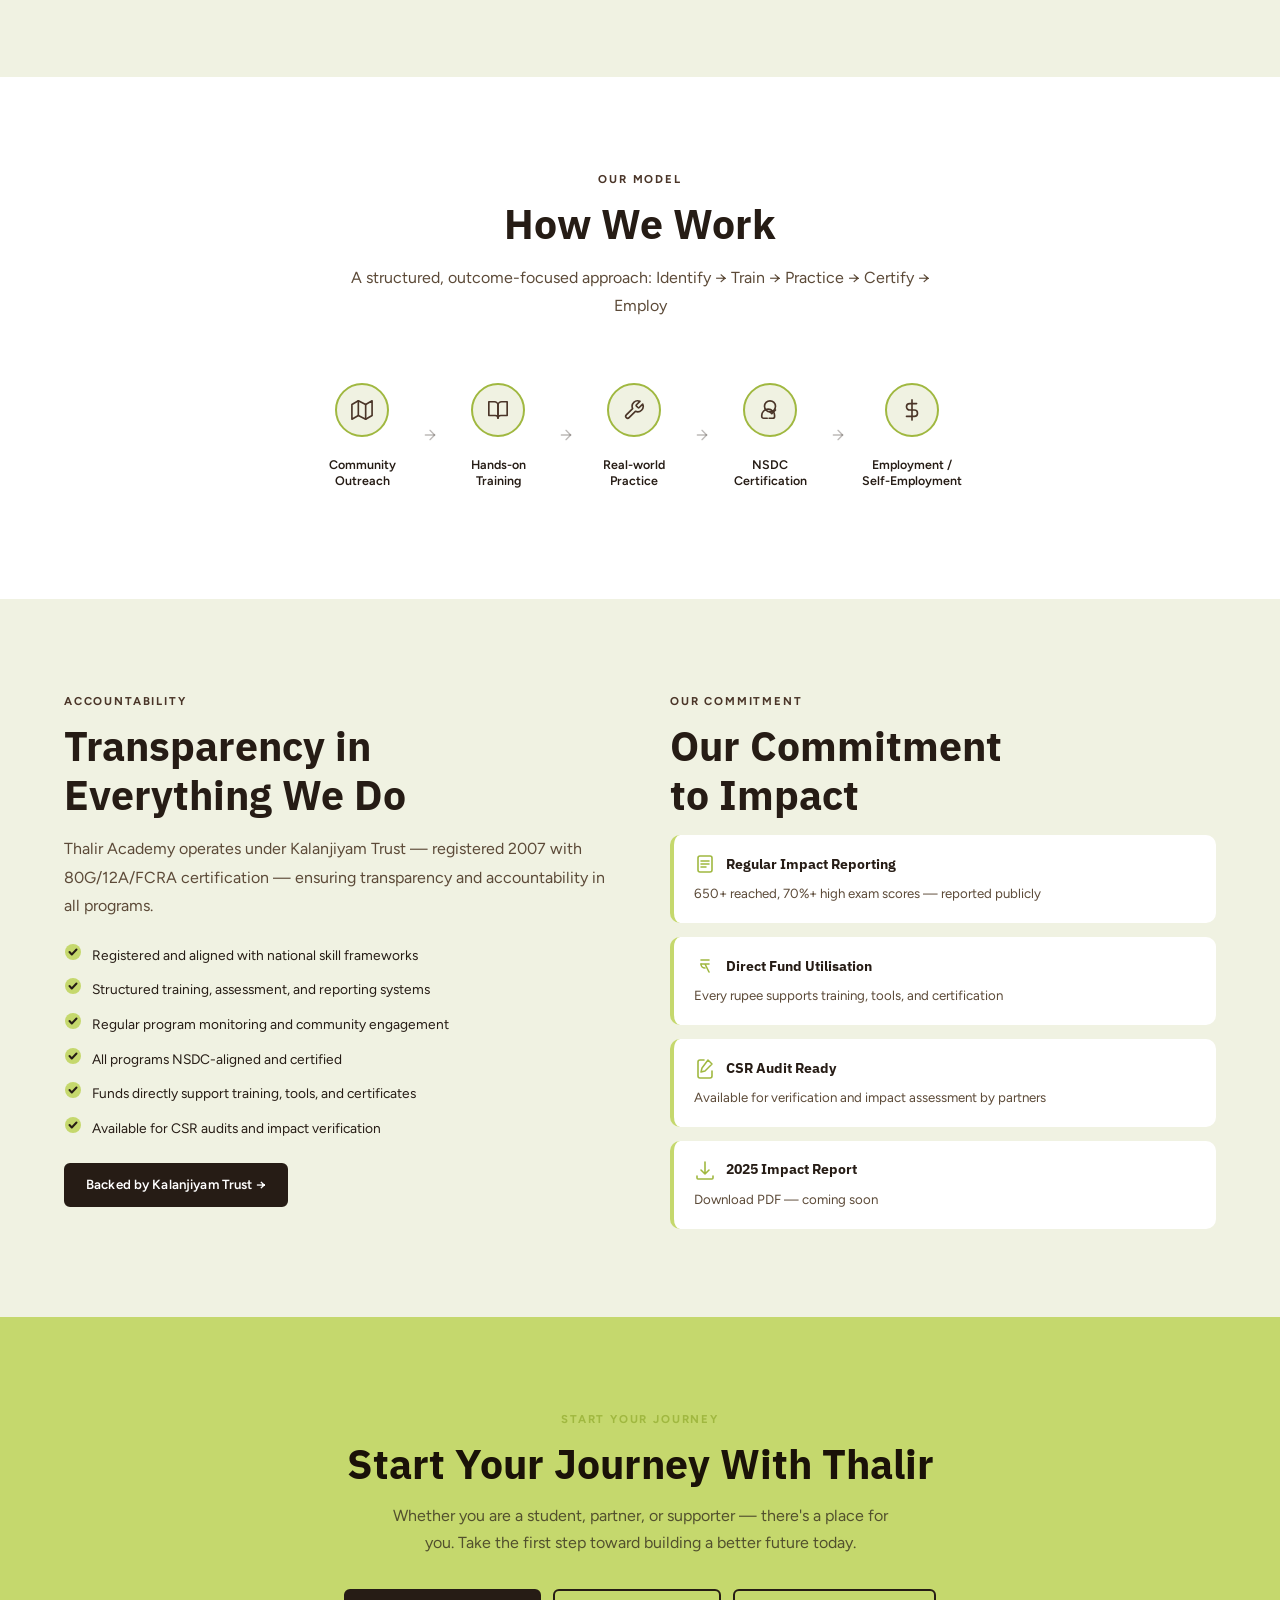
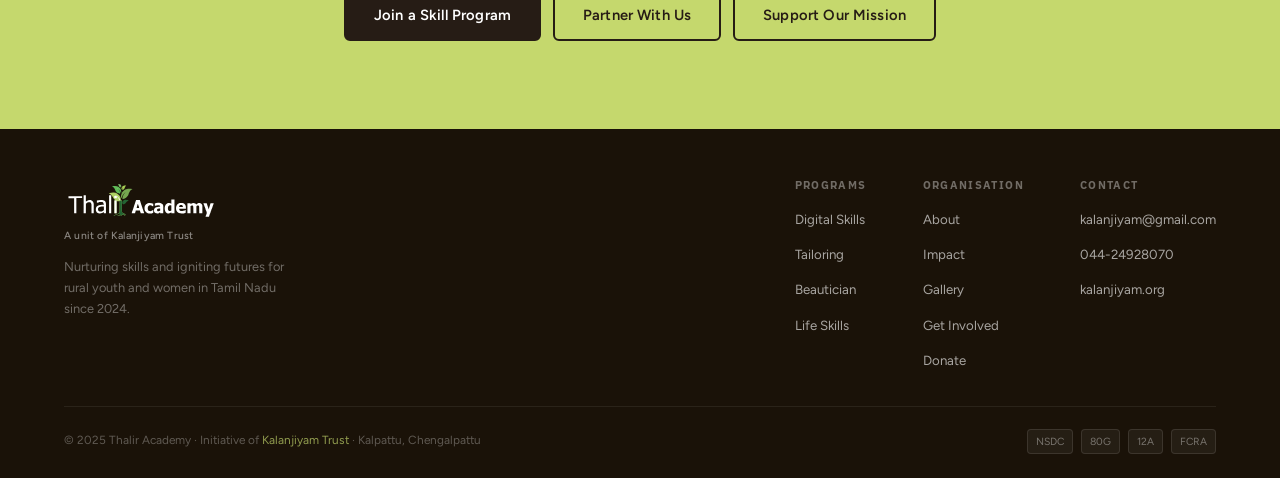
==== commit 316eca6e: "fix: consistent nav height across all pages" ====
--- a/pages/about.html
+++ b/pages/about.html
@@ -81,7 +81,7 @@
 .btns{display:flex;gap:12px;flex-wrap:wrap;align-items:center}
 
 /* ============================================================  NAV */
-nav{position:fixed;top:0;left:0;right:0;z-index:200;background:rgba(255,255,255,.98);backdrop-filter:blur(14px);height:66px;padding:0 5%;display:flex;align-items:center;justify-content:space-between;border-bottom:1px solid rgba(38,28,21,.1);box-shadow:0 2px 12px rgba(38,28,21,.06)}
+nav{position:fixed;top:0;left:0;right:0;z-index:200;background:rgba(255,255,255,.98);backdrop-filter:blur(14px);height:auto;min-height:66px;padding:10px 5%;display:flex;align-items:center;justify-content:space-between;border-bottom:1px solid rgba(38,28,21,.1);box-shadow:0 2px 12px rgba(38,28,21,.06)}
 .nav-logo-img{height:36px;width:auto;display:block;object-fit:contain}
 .footer-logo-img{height:44px;width:auto;display:block;object-fit:contain;margin-bottom:4px}
 .nav-links{display:flex;align-items:center;gap:24px}
@@ -402,7 +402,7 @@
 
 <!-- HERO -->
 <div class="page-hero">
-  <div class="page-hero-bg" style="background-image:url('https://thalir-academy-experiment.vercel.app/assets/images/about-hero.jpg')"></div>
+  <div class="page-hero-bg" style="background-image:url('https://thalir-academy-experiment.vercel.app/assets/images/learner-orientation-session.jpg')"></div>
   <div class="page-hero-content">
     <span class="page-hero-label">About Us</span>
     <h1>Empowering Rural Youth<br>&amp; Women with Skills</h1>
@@ -524,7 +524,7 @@
       </div>
     </div>
     <div class="reveal" style="position:sticky;top:90px">
-      <img src="https://thalir-academy-experiment.vercel.app/assets/images/about-cert.jpg" alt="Certification ceremony at Thalir Academy" class="photo-section-img">
+      <img src="https://thalir-academy-experiment.vercel.app/assets/images/tailoring-assessment-day.jpg" alt="Certification ceremony at Thalir Academy" class="photo-section-img">
     </div>
   </div>
 </section>
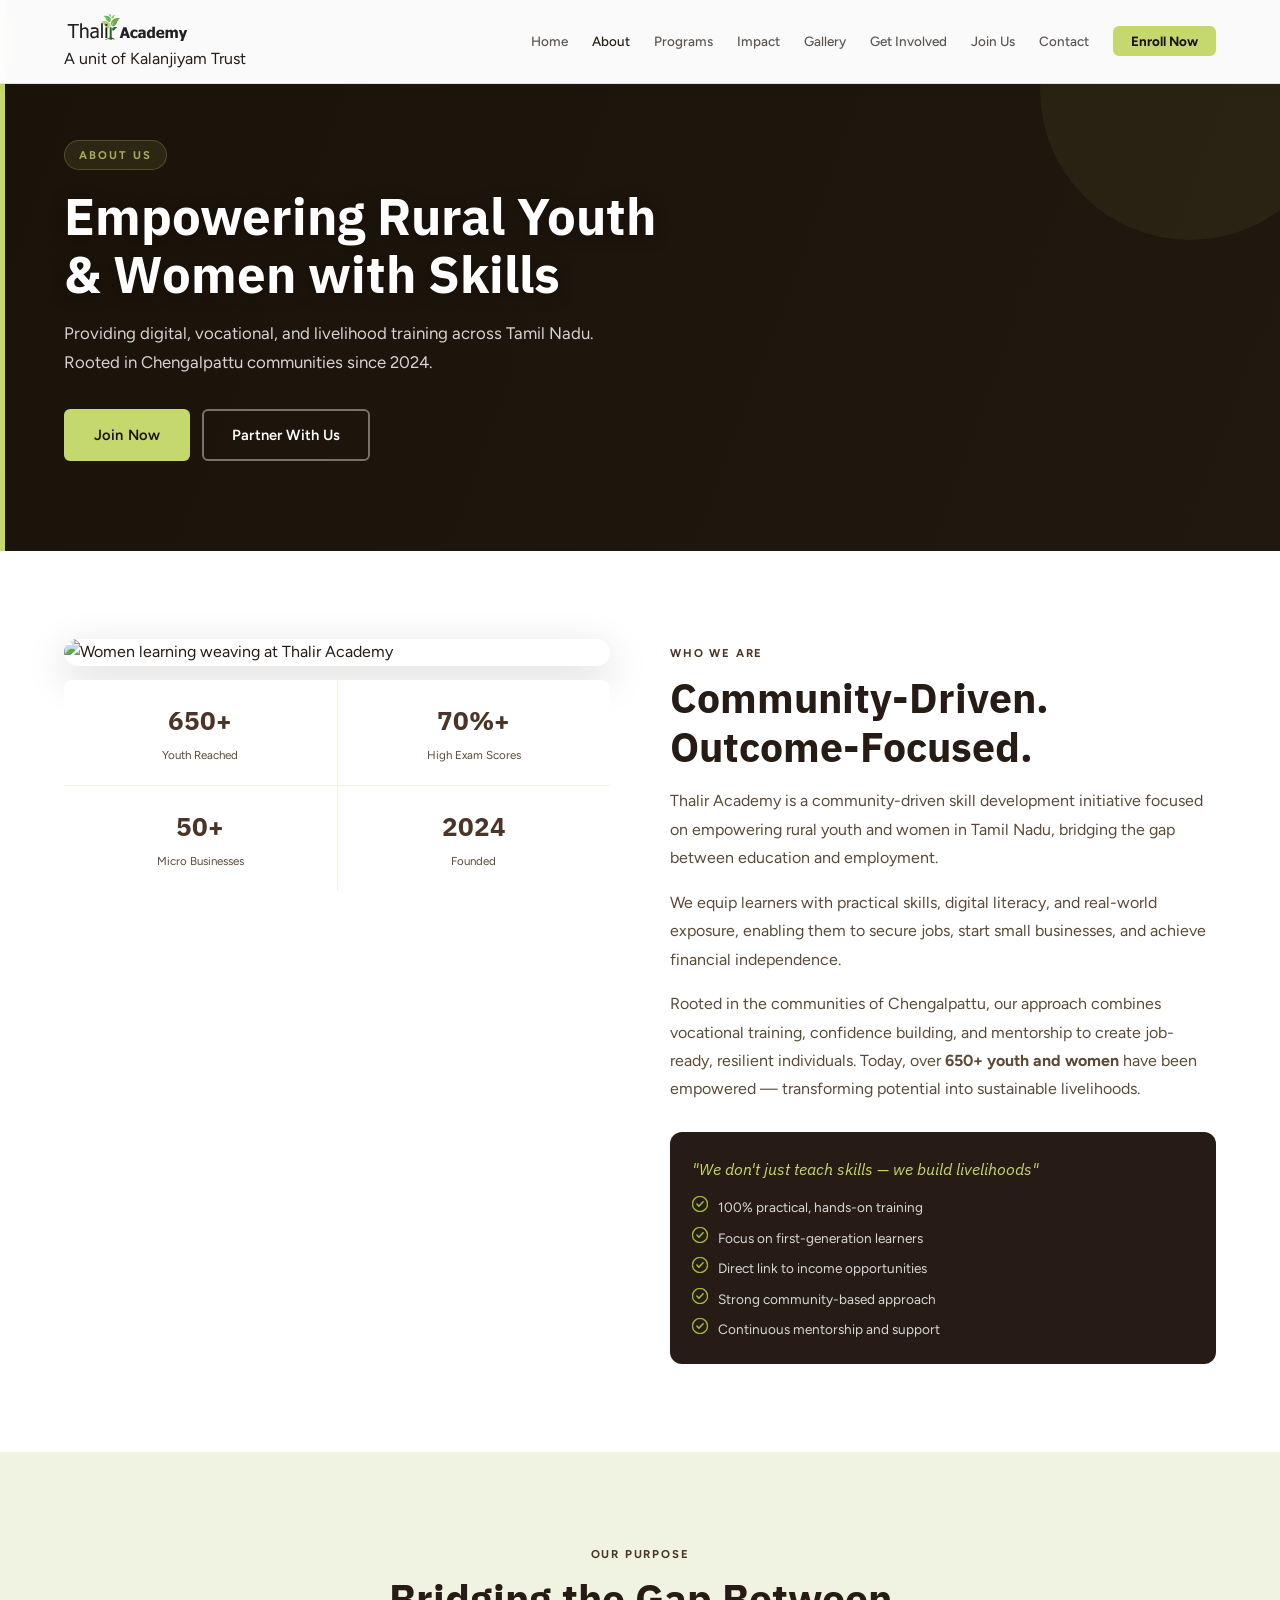
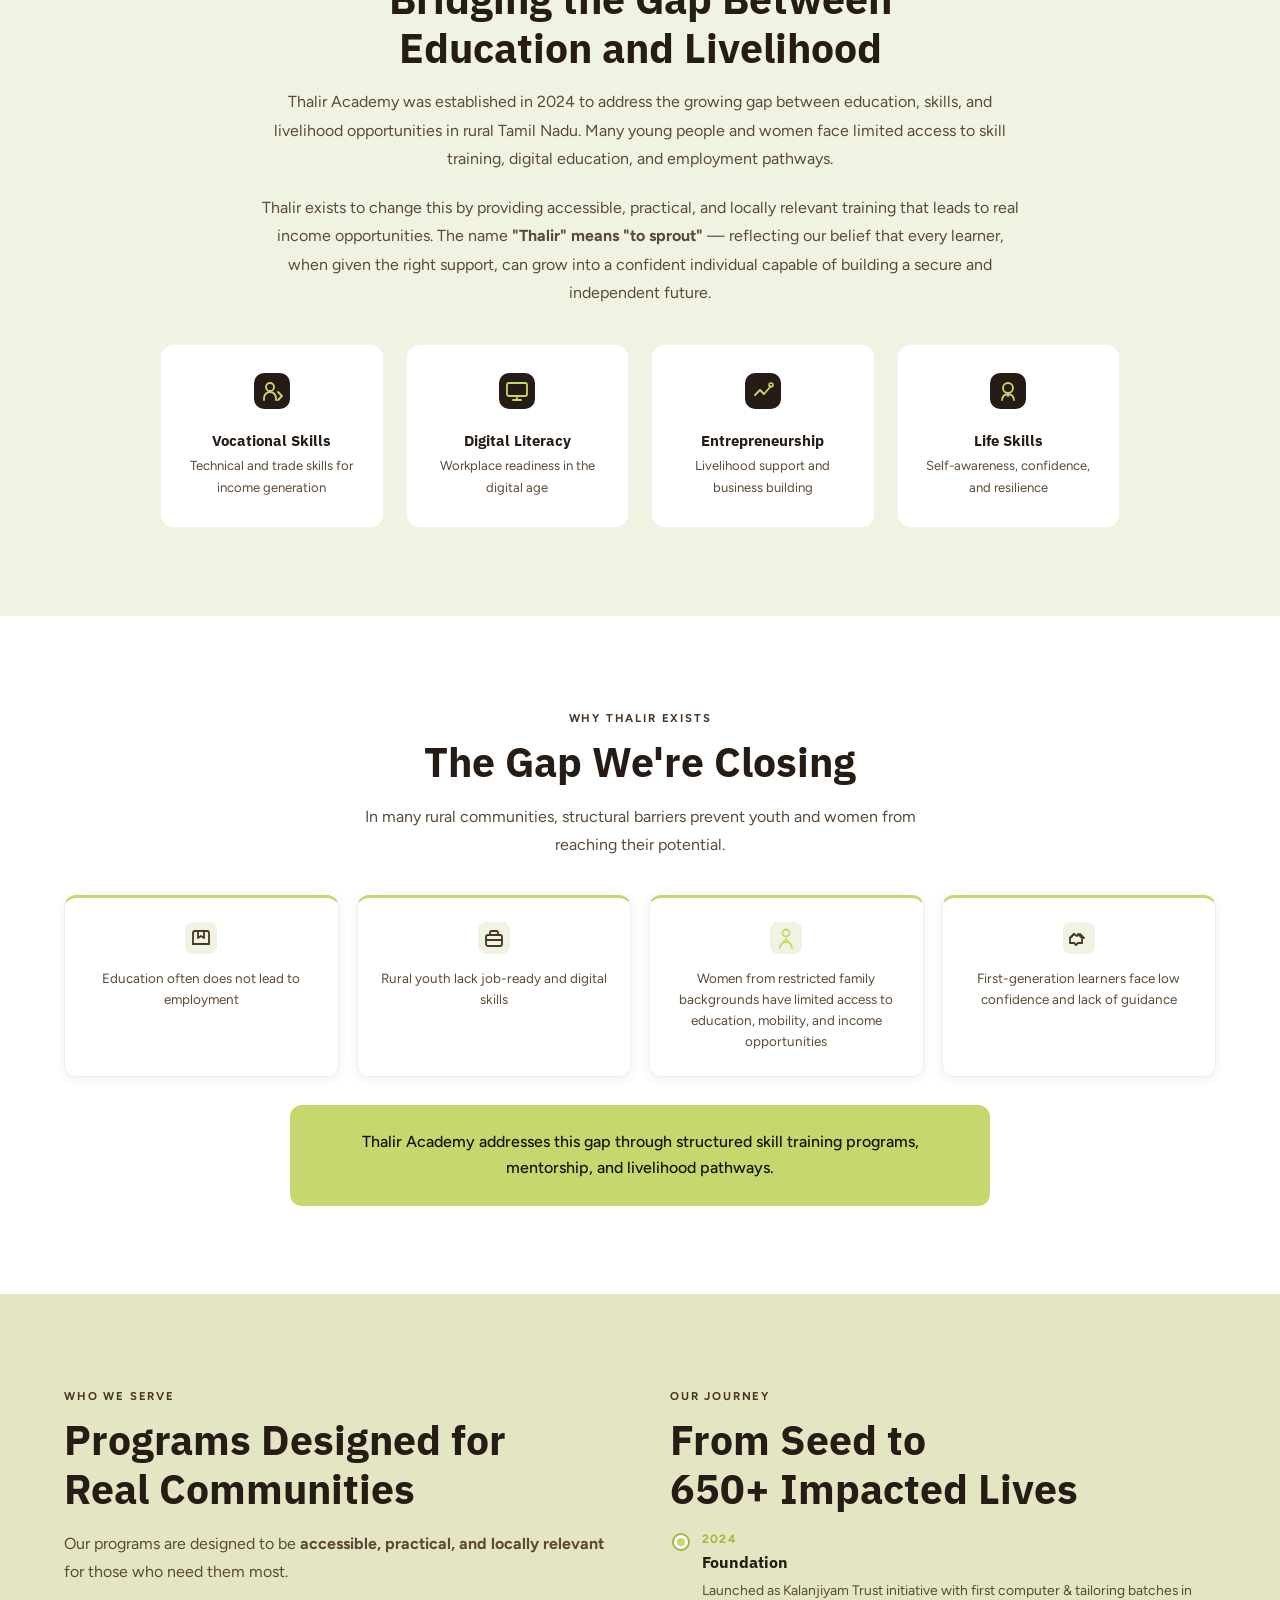
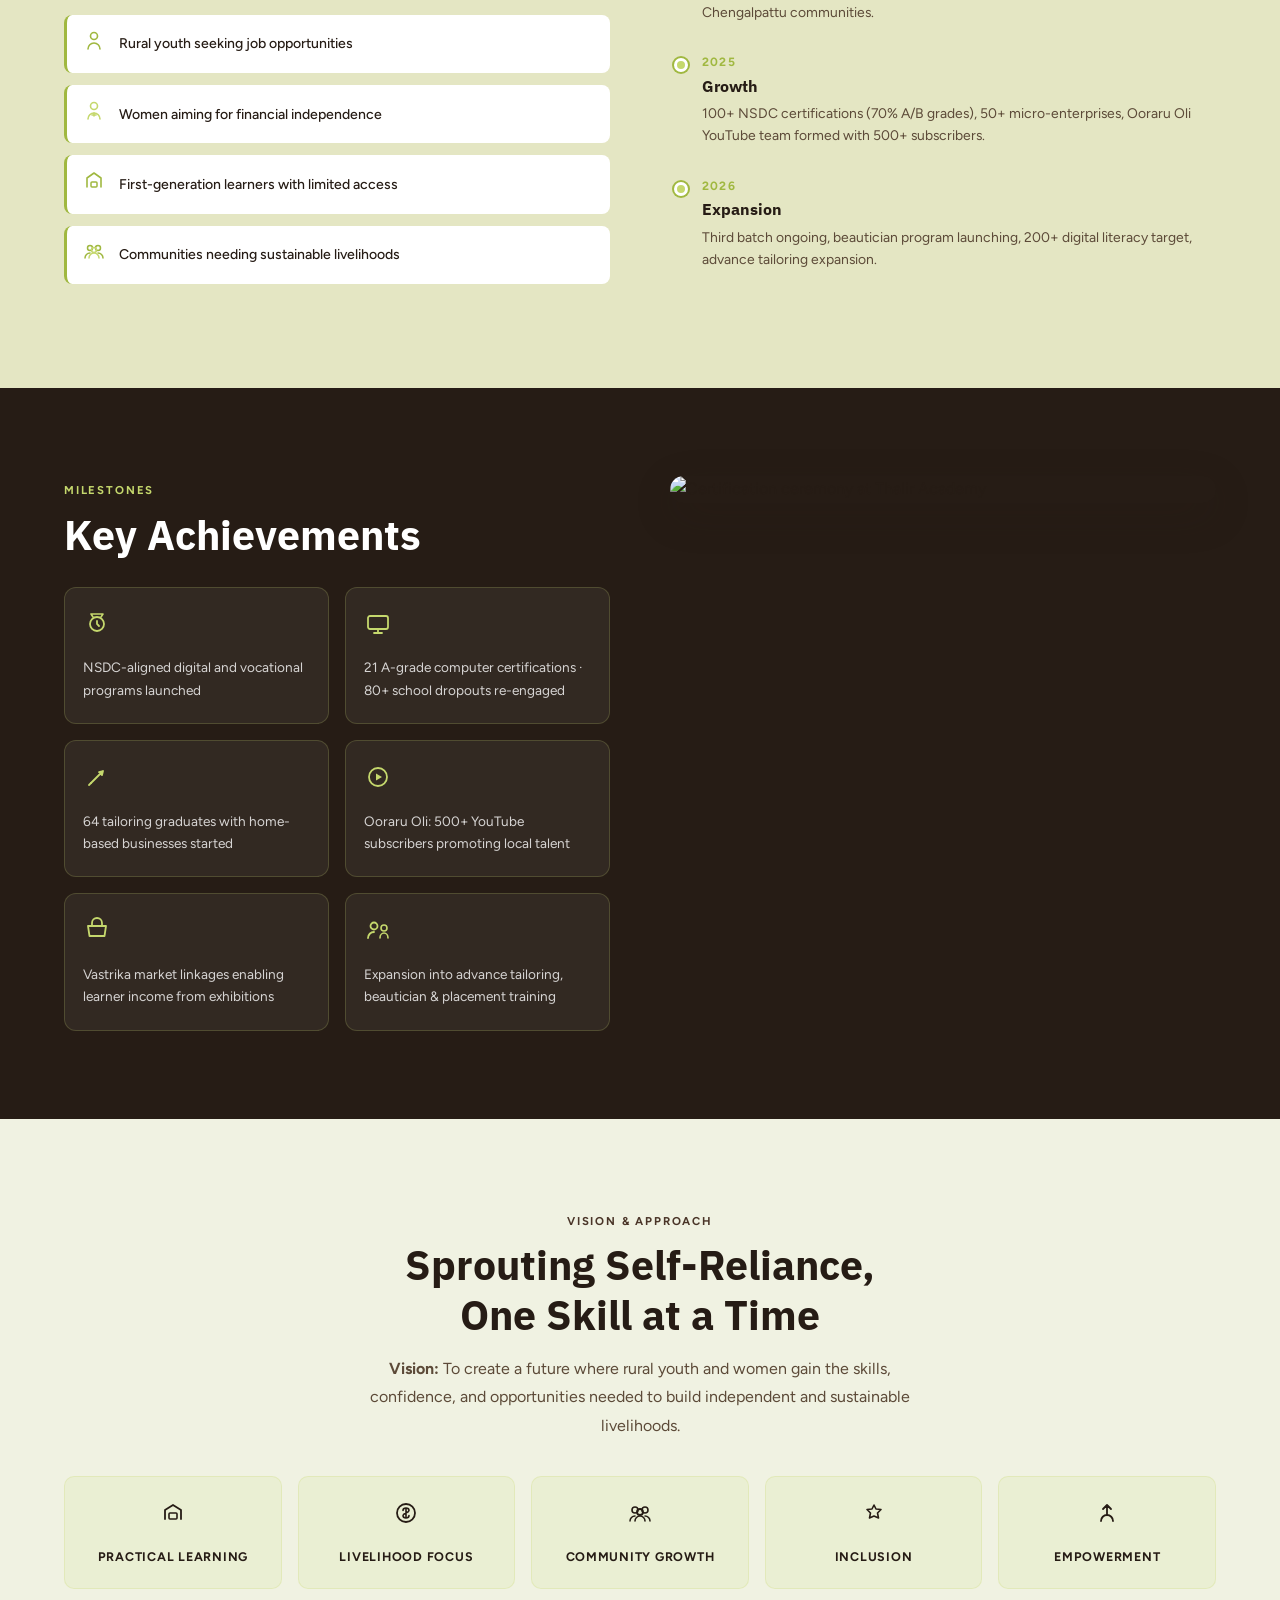
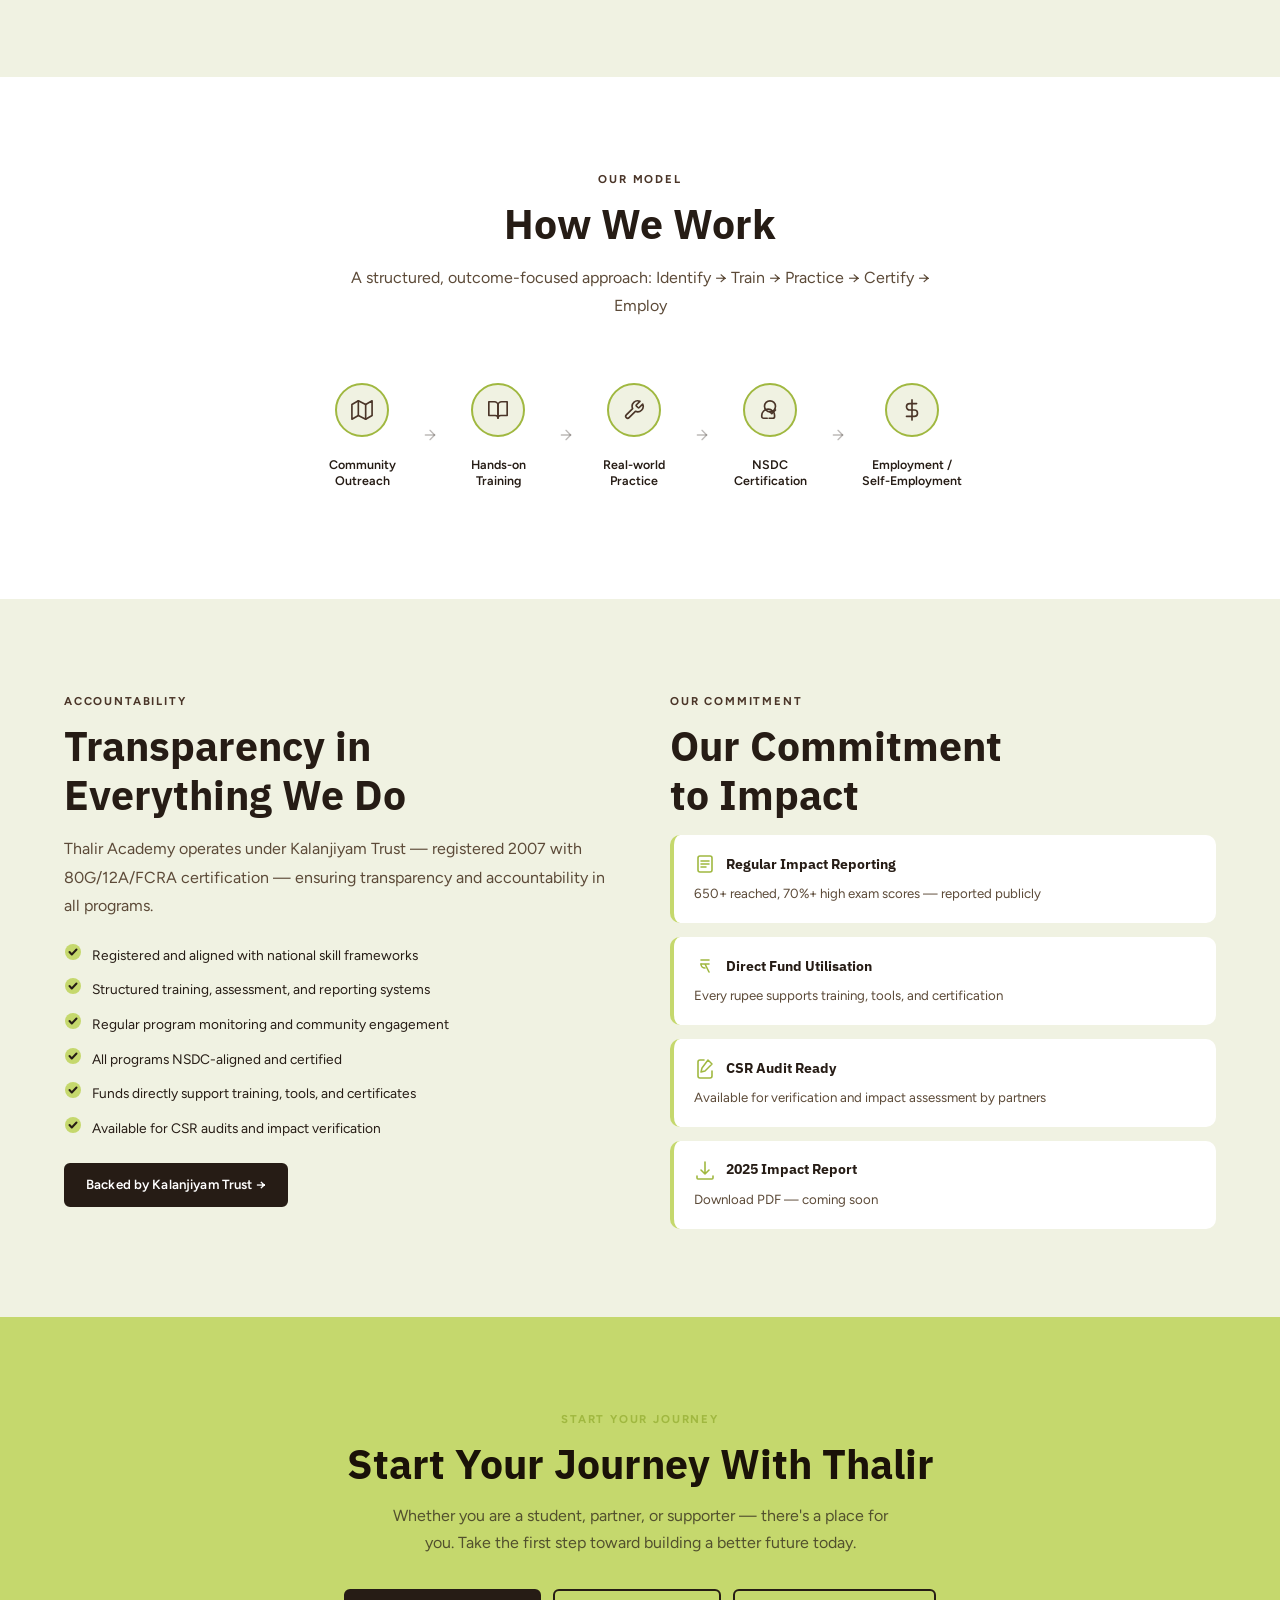
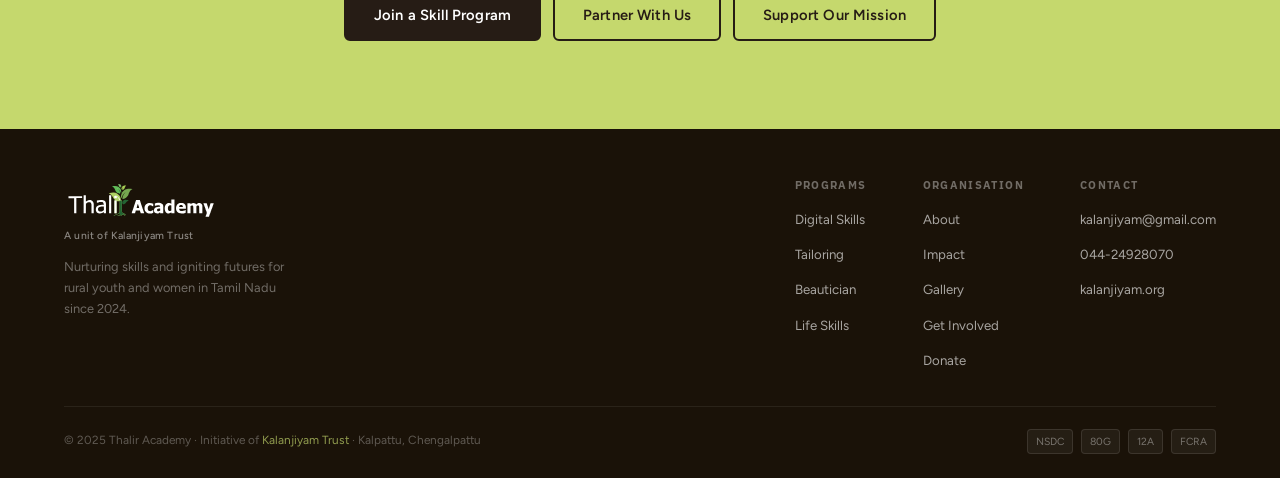
==== commit 84ee13ca: "fix: set logo width 130px so all pages match homepage size" ====
--- a/pages/about.html
+++ b/pages/about.html
@@ -82,7 +82,7 @@
 
 /* ============================================================  NAV */
 nav{position:fixed;top:0;left:0;right:0;z-index:200;background:rgba(255,255,255,.98);backdrop-filter:blur(14px);height:auto;min-height:66px;padding:10px 5%;display:flex;align-items:center;justify-content:space-between;border-bottom:1px solid rgba(38,28,21,.1);box-shadow:0 2px 12px rgba(38,28,21,.06)}
-.nav-logo-img{height:36px;width:auto;display:block;object-fit:contain}
+.nav-logo-img{height:auto;width:130px;display:block;object-fit:contain}
 .footer-logo-img{height:44px;width:auto;display:block;object-fit:contain;margin-bottom:4px}
 .nav-links{display:flex;align-items:center;gap:24px}
 .nav-links a{color:rgba(38,28,21,.75);font-size:.84rem;font-weight:500;transition:color .2s;white-space:nowrap}
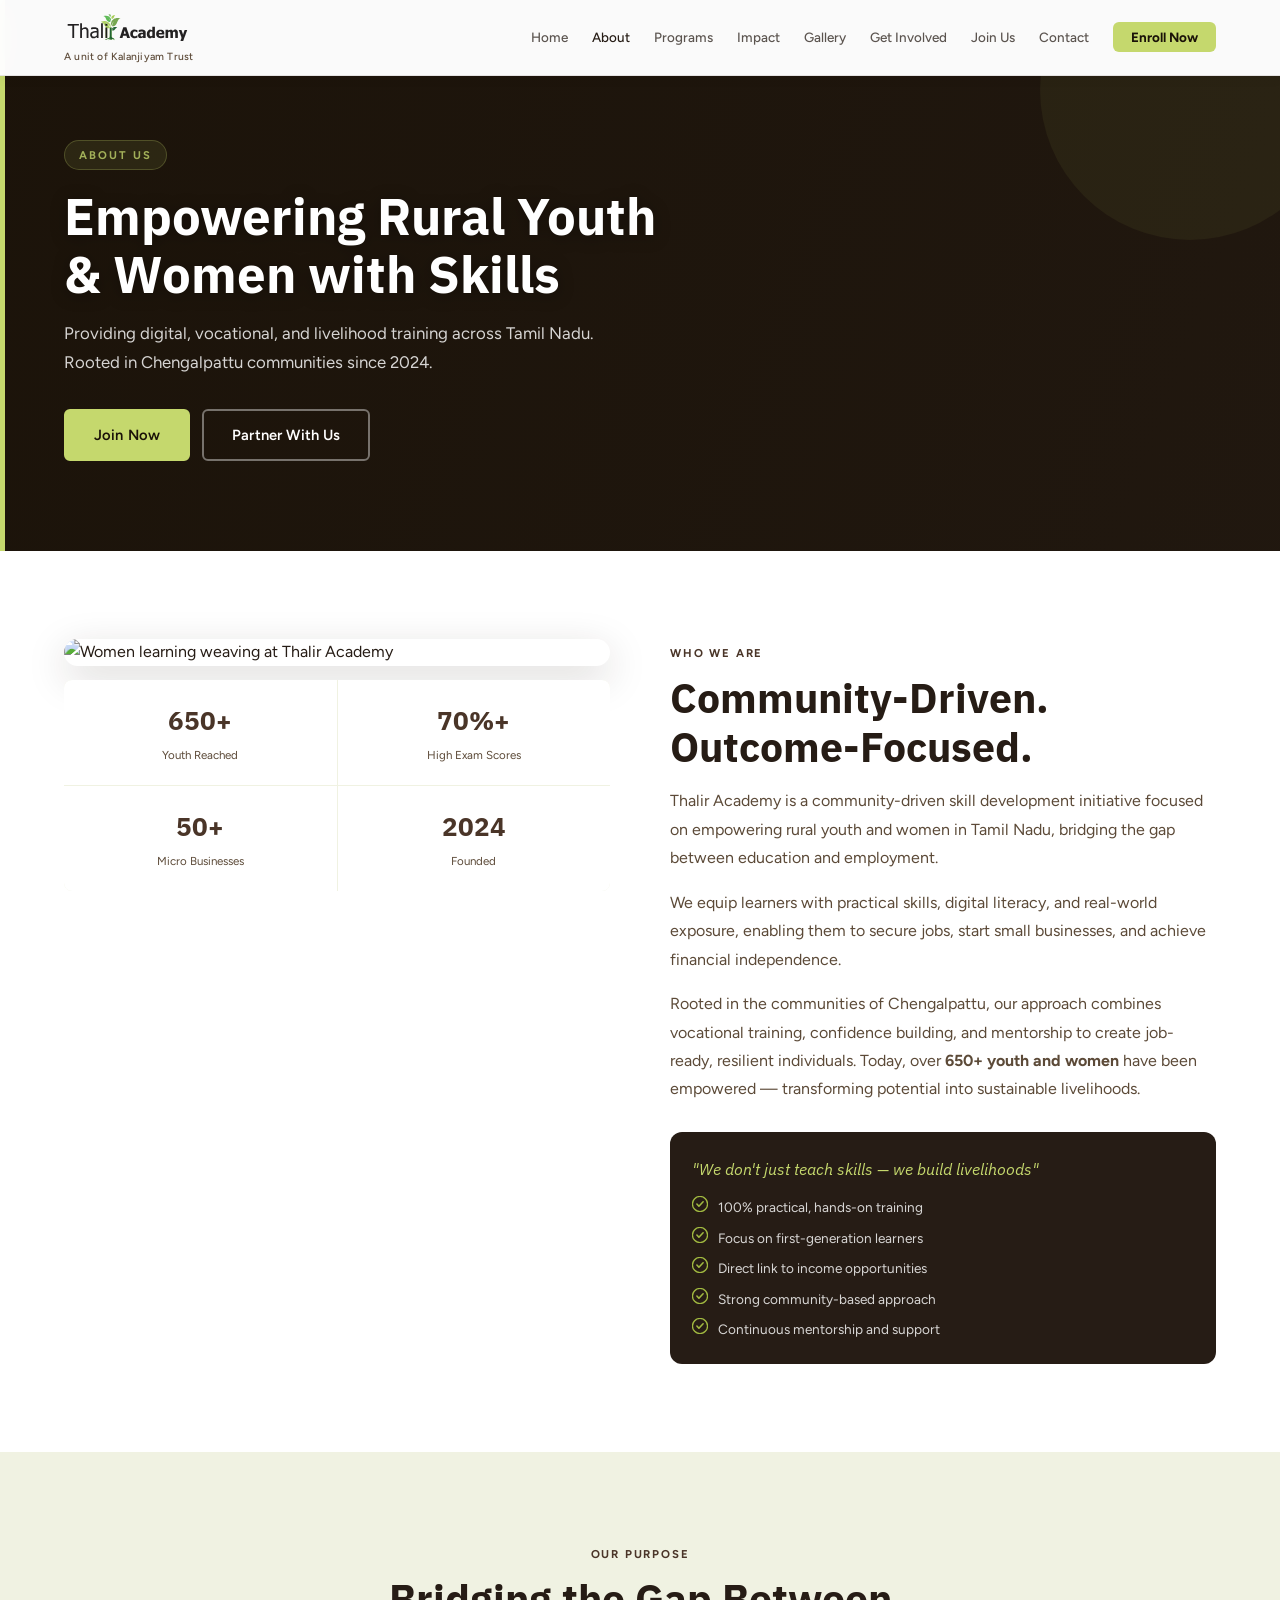
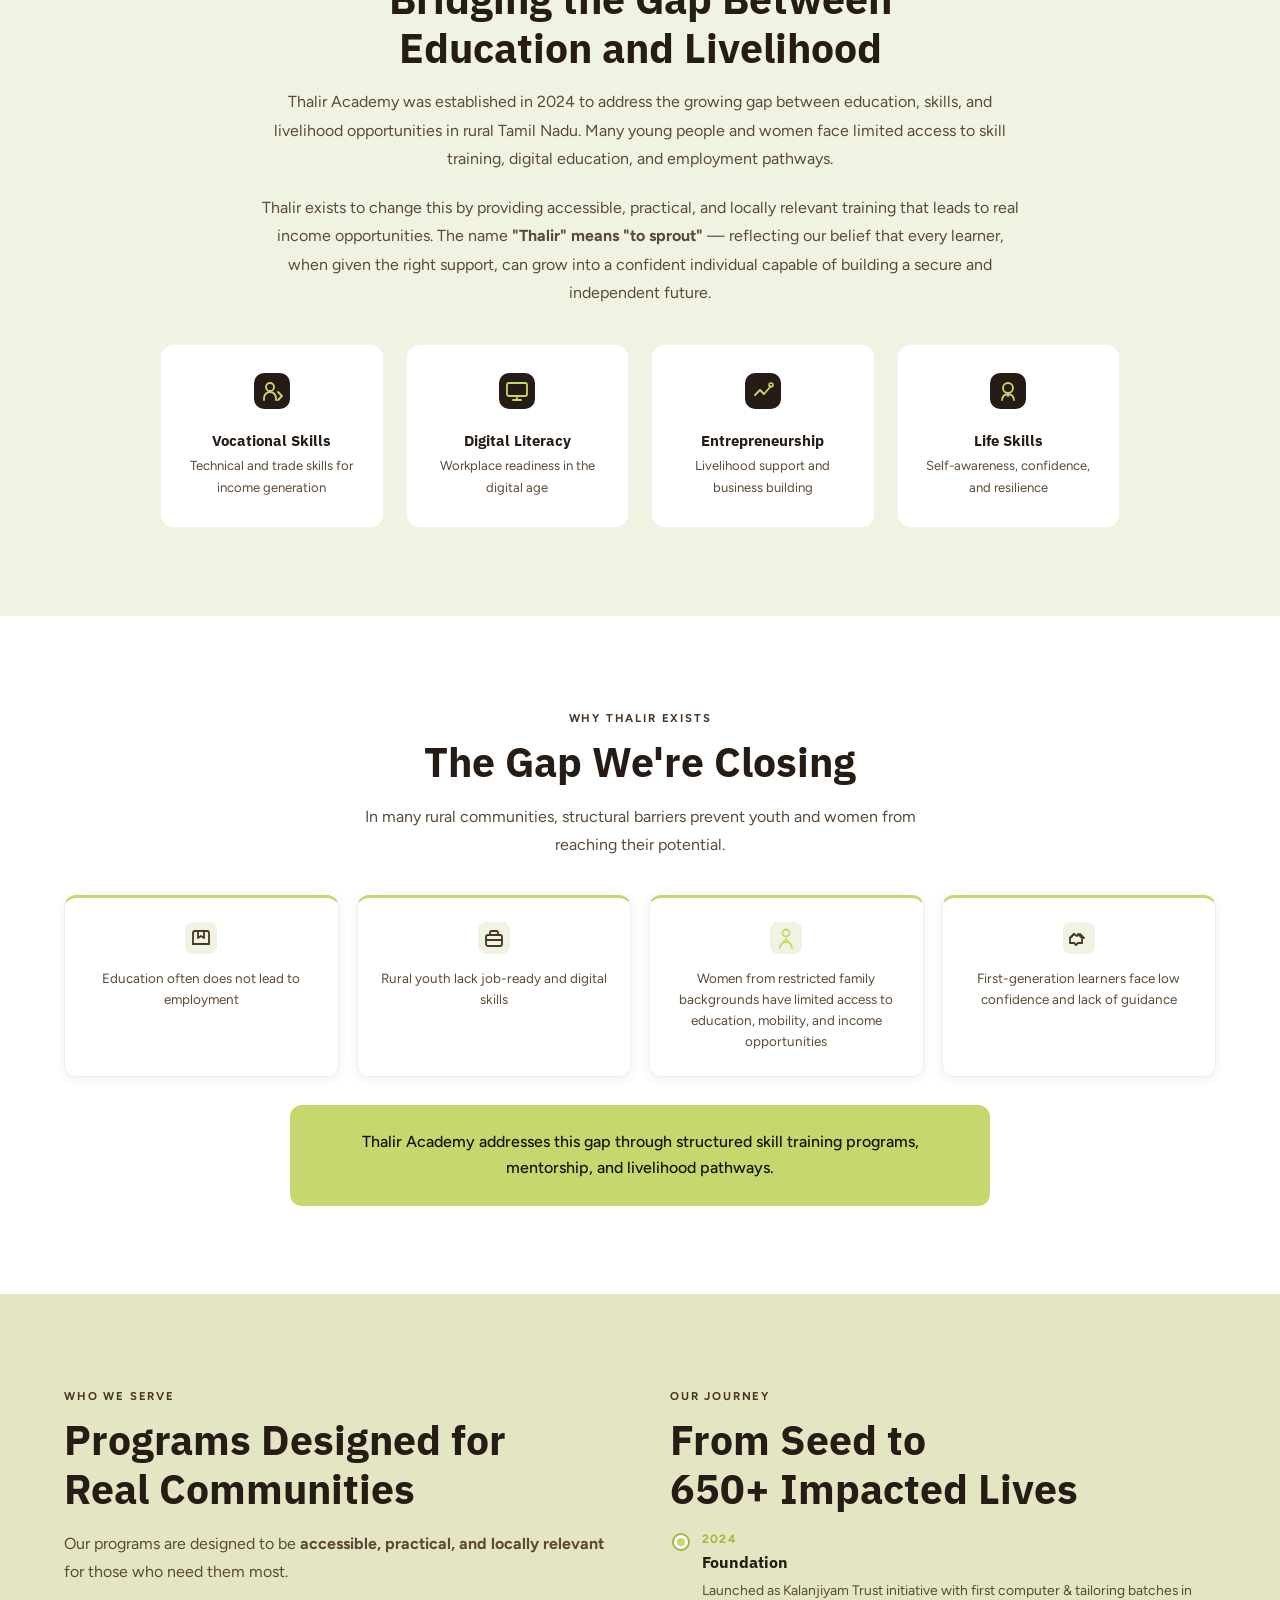
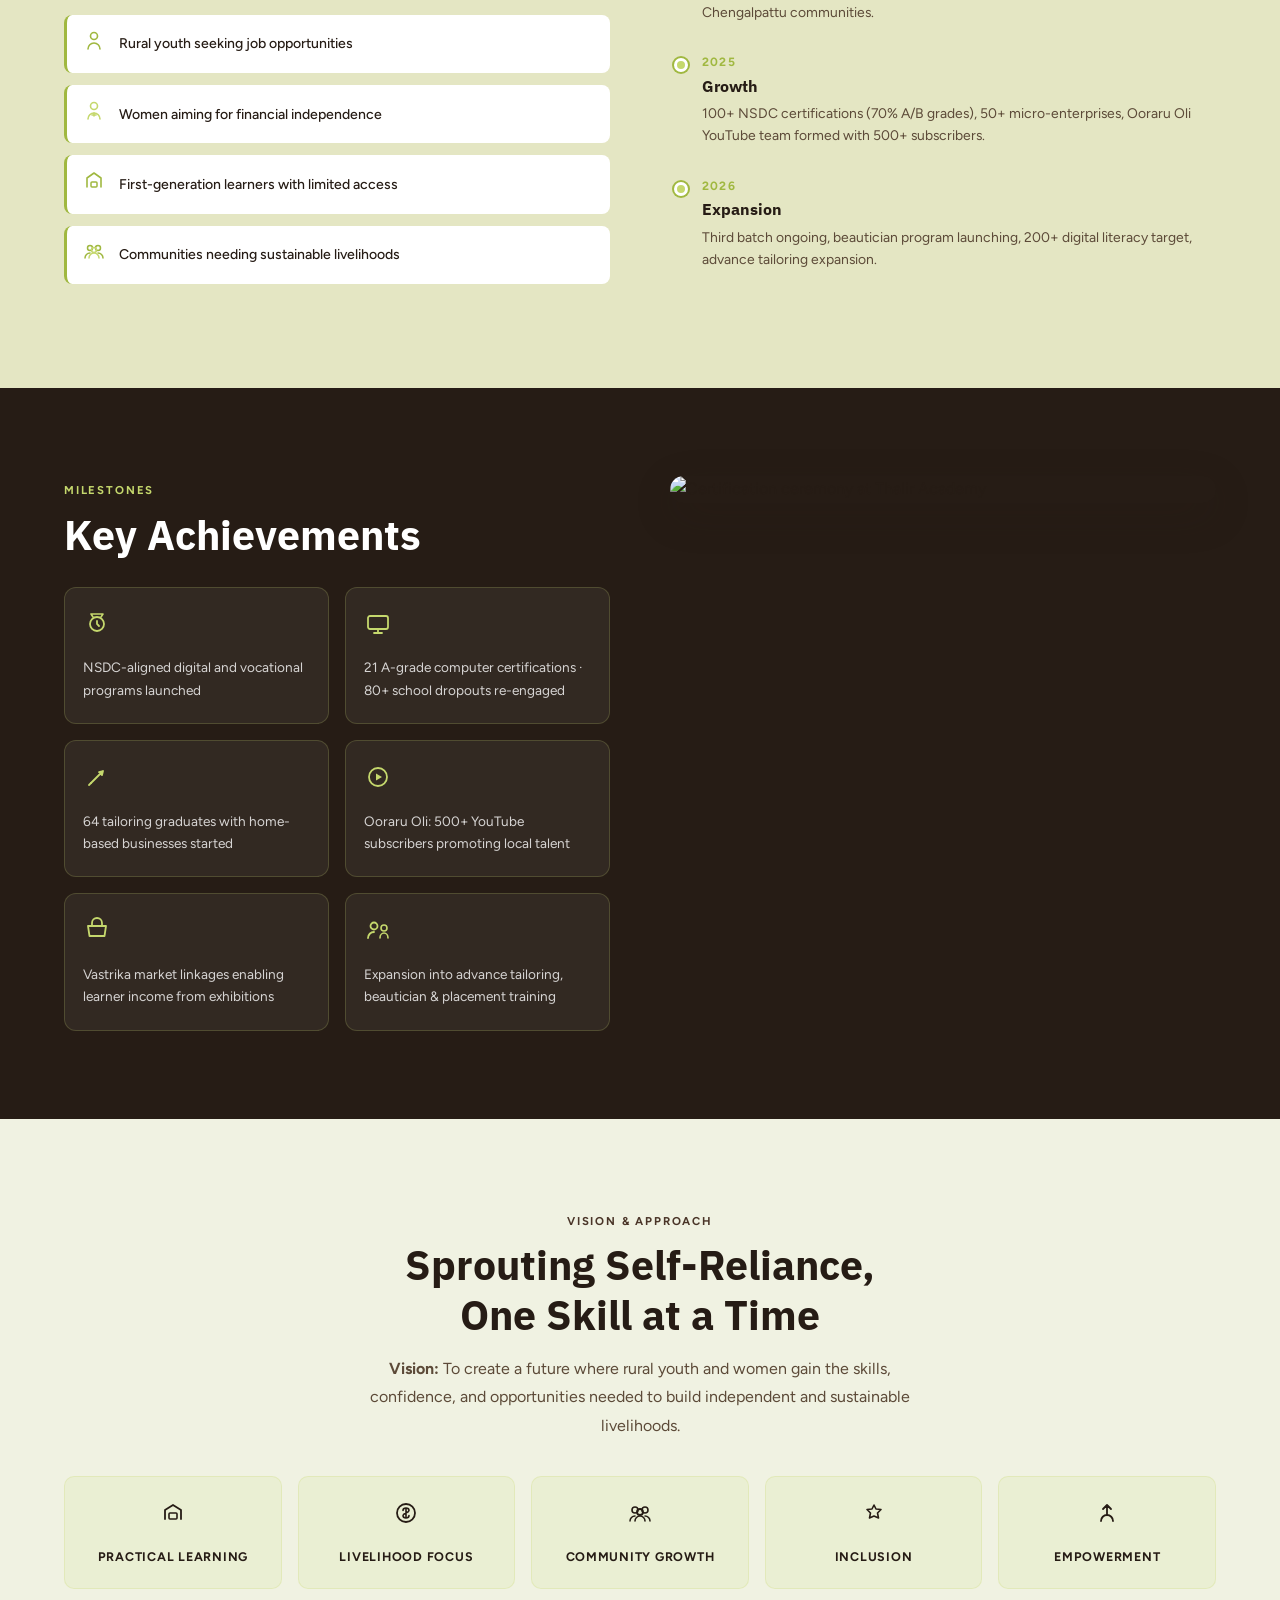
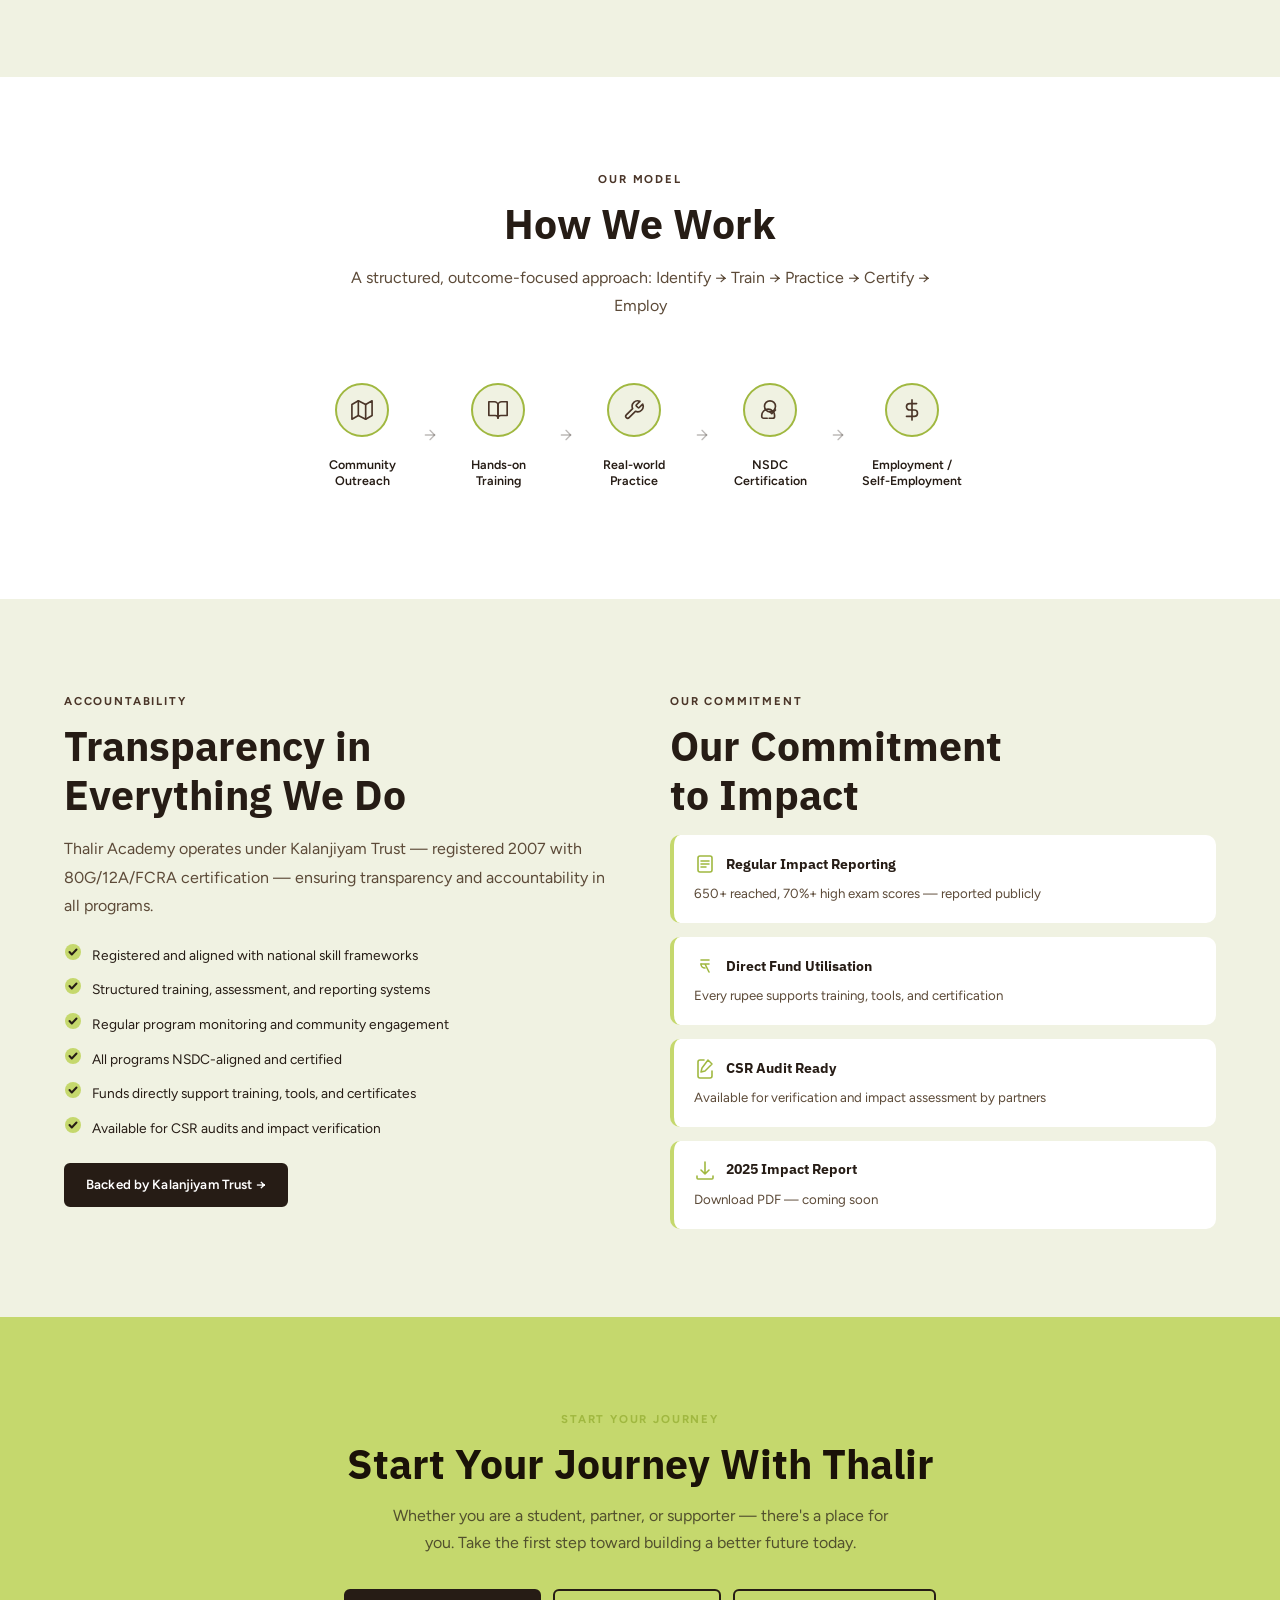
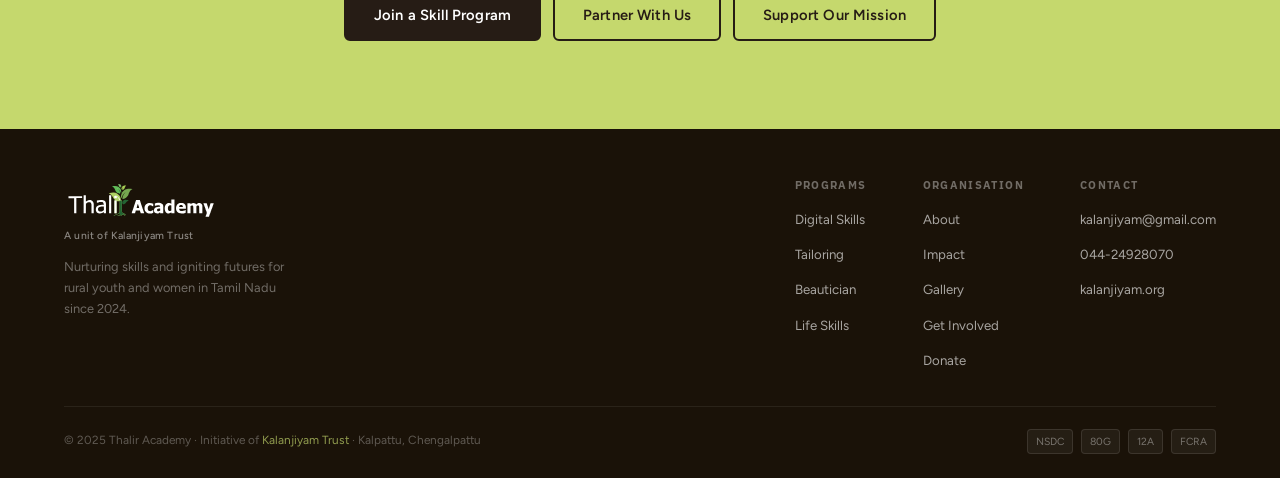
==== commit ff453b33: "fix: add missing style.css link to about.html" ====
--- a/pages/about.html
+++ b/pages/about.html
@@ -10,6 +10,7 @@
 <meta property="og:description" content="Bridging the gap between education and employment for rural communities in Chengalpattu, Tamil Nadu.">
 <meta property="og:type" content="website">
 <link rel="preconnect" href="https://fonts.googleapis.com">
+  <link rel="stylesheet" href="../assets/css/style.css">
 <style>/* ============================================================
    THALIR ACADEMY — Earth & Lime Theme
    #C5D86D Lime Cream | #261C15 Coffee Bean | #F7F7F2 Porcelain | #E4E6C3 Beige
--- a/assets/css/style.css
+++ b/assets/css/style.css
@@ -0,0 +1,392 @@
+/* ============================================================
+   THALIR ACADEMY — Earth & Lime Theme
+   #C5D86D Lime Cream | #261C15 Coffee Bean | #F7F7F2 Porcelain | #E4E6C3 Beige
+   Fonts: IBM Plex Sans (headings) + Figtree (body)
+   ============================================================ */
+@import url('https://fonts.googleapis.com/css2?family=IBM+Plex+Sans:ital,wght@0,300;0,400;0,500;0,600;0,700;1,400&family=Figtree:wght@300;400;500;600;700&family=Noto+Sans+Tamil:wght@400;600&display=swap');
+
+/* ---- TOKENS ---- */
+:root {
+  --primary:      #261C15;
+  --primary-mid:  #4a3528;
+  --accent:       #C5D86D;
+  --accent-dark:  #a0b840;
+  --accent-light: #d8e88a;
+  --bg:           #F7F7F2;
+  --bg-alt:       #E4E6C3;
+  --bg-pale:      #f0f2e2;
+  --dark:         #1a1208;
+  --text:         #261C15;
+  --text-light:   #5c4a38;
+  --white:        #ffffff;
+  --radius:       6px;
+  --radius-lg:    14px;
+  --shadow-sm:    0 2px 8px rgba(38,28,21,.08);
+  --shadow-md:    0 8px 28px rgba(38,28,21,.13);
+  --shadow-lg:    0 18px 50px rgba(38,28,21,.18);
+}
+
+/* ---- RESET ---- */
+*,*::before,*::after{box-sizing:border-box;margin:0;padding:0}
+html{scroll-behavior:smooth}
+body{font-family:'Figtree',sans-serif;background:var(--bg);color:var(--text);overflow-x:hidden;line-height:1.65}
+img{max-width:100%;display:block}
+a{text-decoration:none;color:inherit}
+ul{list-style:none}
+button{font-family:'Figtree',sans-serif;cursor:pointer}
+
+/* ---- TYPE ---- */
+h1,h2,h3,h4,h5{font-family:'IBM Plex Sans',sans-serif;line-height:1.2;color:var(--primary)}
+.tamil{font-family:'Noto Sans Tamil',sans-serif}
+
+/* ---- LAYOUT ---- */
+.container{max-width:1180px;margin:0 auto;padding:0 5%}
+section{padding:88px 5%}
+
+/* ---- LABELS ---- */
+.label{display:inline-block;font-size:.71rem;font-weight:700;letter-spacing:.16em;text-transform:uppercase;color:var(--primary-mid);margin-bottom:10px}
+.label.light{color:var(--accent)}
+.label.lime{color:var(--accent-dark)}
+
+/* ---- SECTION TITLES ---- */
+.section-title{font-size:clamp(1.9rem,3.2vw,2.7rem);font-weight:700;margin-bottom:16px}
+.section-title.light{color:var(--white)}
+.section-desc{font-size:1rem;line-height:1.78;color:var(--text-light);max-width:580px}
+.section-desc.light{color:rgba(255,255,255,.72)}
+.section-desc.wide{max-width:760px}
+
+/* ---- BUTTONS ---- */
+.btn{display:inline-block;padding:12px 28px;border-radius:var(--radius);font-family:'Figtree',sans-serif;font-weight:600;font-size:.92rem;transition:all .25s;border:2px solid transparent;letter-spacing:.01em}
+.btn-primary{background:var(--accent);color:var(--dark);border-color:var(--accent)}
+.btn-primary:hover{background:var(--accent-light);border-color:var(--accent-light);transform:translateY(-2px);box-shadow:var(--shadow-sm)}
+.btn-dark{background:var(--primary);color:var(--white);border-color:var(--primary)}
+.btn-dark:hover{background:var(--primary-mid);transform:translateY(-2px)}
+.btn-outline-light{background:transparent;color:var(--white);border-color:rgba(255,255,255,.4)}
+.btn-outline-light:hover{border-color:var(--white);background:rgba(255,255,255,.1);transform:translateY(-2px)}
+.btn-outline-dark{background:transparent;color:var(--primary);border-color:var(--primary)}
+.btn-outline-dark:hover{background:var(--primary);color:var(--white);transform:translateY(-2px)}
+.btn-sm{padding:9px 20px;font-size:.83rem}
+.btns{display:flex;gap:12px;flex-wrap:wrap;align-items:center}
+
+/* ============================================================  NAV */
+nav{position:fixed;top:0;left:0;right:0;z-index:200;background:rgba(255,255,255,.98);backdrop-filter:blur(14px);height:auto;min-height:66px;padding:10px 5%;display:flex;align-items:center;justify-content:space-between;border-bottom:1px solid rgba(38,28,21,.1);box-shadow:0 2px 12px rgba(38,28,21,.06)}
+.nav-logo{display:flex;flex-direction:column;align-items:flex-start;gap:2px}
+.nav-logo-text{display:flex;flex-direction:column;gap:2px}
+.nav-logo-sub{font-size:.65rem;color:var(--text-light);font-weight:500;letter-spacing:.02em}
+.logo-mark{width:38px;height:38px;background:linear-gradient(135deg,var(--accent),var(--accent-dark));border-radius:50%;display:flex;align-items:center;justify-content:center;font-size:17px;flex-shrink:0}
+.logo-text .main{font-family:'IBM Plex Sans',sans-serif;font-size:1.08rem;font-weight:700;color:var(--white);display:block;line-height:1}
+.logo-text .sub{font-size:.58rem;color:rgba(197,216,109,.8);letter-spacing:.09em;text-transform:uppercase}
+.nav-logo-img{height:auto;width:130px;display:block;object-fit:contain}
+.footer-logo-img{height:44px;width:auto;display:block;object-fit:contain;margin-bottom:4px}
+.nav-links{display:flex;align-items:center;gap:24px}
+.nav-links a{color:rgba(38,28,21,.75);font-size:.84rem;font-weight:500;transition:color .2s;white-space:nowrap}
+.nav-links a:hover,.nav-links a.active{color:var(--primary)}
+.nav-cta{background:var(--accent)!important;color:var(--dark)!important;padding:7px 18px;border-radius:var(--radius);font-weight:700!important}
+.nav-cta:hover{background:var(--accent-light)!important}
+.nav-toggle{display:none;background:none;border:none;padding:4px}
+.nav-toggle span{display:block;width:22px;height:2px;background:var(--primary);margin:5px 0;transition:all .3s;border-radius:2px}
+
+/* ============================================================  HERO SLIDESHOW */
+.hero{min-height:100vh;position:relative;display:flex;align-items:center;overflow:hidden;padding:80px 5% 0}
+.hero-slides{position:absolute;inset:0;z-index:0}
+.hero-slide{position:absolute;inset:0;background-size:cover;background-position:center;opacity:0;transition:opacity 1.2s ease}
+.hero-slide.active{opacity:1;animation:kenBurns 8s ease forwards}
+@keyframes kenBurns{from{transform:scale(1)}to{transform:scale(1.06)}}
+.hero-overlay{position:absolute;inset:0;z-index:1;background:linear-gradient(140deg,rgba(38,28,21,.88) 0%,rgba(55,42,28,.60) 55%,rgba(28,20,14,.80) 100%)}
+.hero-content{position:relative;z-index:3;max-width:640px;animation:fadeUp .85s ease both}
+@keyframes fadeUp{from{opacity:0;transform:translateY(28px)}to{opacity:1;transform:translateY(0)}}
+.hero-badge{display:inline-flex;align-items:center;gap:8px;background:rgba(197,216,109,.14);border:1px solid rgba(197,216,109,.3);color:var(--accent);padding:6px 14px;border-radius:100px;font-size:.73rem;font-weight:600;letter-spacing:.06em;text-transform:uppercase;margin-bottom:22px}
+.hero-badge .pulse{width:6px;height:6px;background:var(--accent);border-radius:50%;animation:blink 2s infinite;flex-shrink:0}
+@keyframes blink{0%,100%{opacity:1;transform:scale(1)}50%{opacity:.4;transform:scale(1.5)}}
+.hero-tamil{font-size:.86rem;color:rgba(197,216,109,.72);margin-bottom:10px;display:block}
+.hero h1{font-size:clamp(2.6rem,4.8vw,4.2rem);font-weight:700;color:var(--white);margin-bottom:18px}
+.hero h1 em{font-style:italic;color:var(--accent)}
+.hero-sub{font-size:1.02rem;line-height:1.78;color:rgba(255,255,255,.72);margin-bottom:34px;max-width:510px}
+.hero-dots{position:absolute;bottom:30px;left:50%;transform:translateX(-50%);z-index:3;display:flex;gap:9px}
+.dot{width:9px;height:9px;border-radius:50%;background:rgba(255,255,255,.3);border:none;transition:all .3s;padding:0}
+.dot.active{background:var(--accent);transform:scale(1.35)}
+
+/* ============================================================  TRUST STRIP */
+.trust-strip{background:var(--accent);padding:13px 5%;display:flex;align-items:center;justify-content:center;flex-wrap:wrap}
+.trust-item{display:flex;align-items:center;gap:9px;padding:7px 26px;border-right:1px solid rgba(0,0,0,.13)}
+.trust-item:last-child{border-right:none}
+.trust-icon{font-size:1.15rem}
+.trust-text{font-size:.8rem;font-weight:700;color:var(--dark);line-height:1.3}
+.trust-text span{display:block;font-weight:400;font-size:.68rem;opacity:.65}
+
+/* ============================================================  PAGE HERO (inner pages) */
+.page-hero{background:var(--primary);padding:120px 5% 72px;position:relative;overflow:hidden}
+.page-hero::after{content:'';position:absolute;top:-60px;right:-60px;width:300px;height:300px;background:rgba(197,216,109,.06);border-radius:50%}
+.page-hero-label{display:inline-block;font-size:.7rem;font-weight:700;letter-spacing:.15em;text-transform:uppercase;color:var(--accent);opacity:.8;margin-bottom:14px}
+.page-hero h1{font-size:clamp(2.2rem,4vw,3.2rem);font-weight:700;color:var(--white);margin-bottom:16px;max-width:700px}
+.page-hero p{font-size:1.02rem;color:rgba(255,255,255,.7);max-width:600px;line-height:1.75;margin-bottom:28px}
+
+/* ============================================================  CARDS */
+.card{background:var(--white);border-radius:var(--radius-lg);padding:28px 24px;border:1px solid rgba(0,0,0,.05);transition:all .3s;position:relative;overflow:hidden}
+.card:hover{transform:translateY(-4px);box-shadow:var(--shadow-md)}
+.card-line::after{content:'';position:absolute;bottom:0;left:0;right:0;height:3px;background:linear-gradient(90deg,var(--primary),var(--accent));transform:scaleX(0);transform-origin:left;transition:transform .3s}
+.card-line:hover::after{transform:scaleX(1)}
+
+/* ============================================================  GRID UTILS */
+.grid-2{display:grid;grid-template-columns:1fr 1fr;gap:28px}
+.grid-3{display:grid;grid-template-columns:repeat(3,1fr);gap:22px}
+.grid-4{display:grid;grid-template-columns:repeat(4,1fr);gap:22px}
+.grid-auto{display:grid;grid-template-columns:repeat(auto-fill,minmax(280px,1fr));gap:22px}
+
+/* ============================================================  COUNTER */
+.counter{display:inline-block}
+.counter.pop{animation:cPop .15s ease}
+@keyframes cPop{0%{transform:scale(1)}50%{transform:scale(1.13);color:var(--accent)}100%{transform:scale(1)}}
+
+/* ============================================================  FORMS */
+.form-group{margin-bottom:20px}
+.form-group label{display:block;font-size:.84rem;font-weight:600;margin-bottom:7px;color:var(--primary)}
+.form-group input,.form-group select,.form-group textarea{width:100%;padding:11px 14px;border:1.5px solid rgba(38,28,21,.18);border-radius:var(--radius);font-family:'Figtree',sans-serif;font-size:.9rem;color:var(--text);background:var(--white);transition:border-color .2s;outline:none}
+.form-group input:focus,.form-group select:focus,.form-group textarea:focus{border-color:var(--accent-dark)}
+.form-group textarea{resize:vertical;min-height:110px}
+.form-row{display:grid;grid-template-columns:1fr 1fr;gap:16px}
+.checkbox-group{display:flex;align-items:flex-start;gap:10px;margin-top:4px}
+.checkbox-group input[type=checkbox]{width:16px;height:16px;margin-top:3px;accent-color:var(--accent-dark);flex-shrink:0}
+.checkbox-group label{font-size:.84rem;color:var(--text-light)}
+.form-success{display:none;background:var(--bg-pale);border:1.5px solid var(--accent-dark);border-radius:var(--radius);padding:20px 24px;text-align:center}
+.form-success.show{display:block}
+.form-success h4{font-size:1.1rem;color:var(--primary);margin-bottom:8px}
+.form-success p{font-size:.9rem;color:var(--text-light)}
+.form-section-title{font-family:'IBM Plex Sans',sans-serif;font-size:1rem;font-weight:700;color:var(--primary);margin:24px 0 14px;padding-bottom:8px;border-bottom:1.5px solid var(--bg-alt)}
+
+/* ============================================================  FAQ */
+.faq-item{border-bottom:1px solid rgba(38,28,21,.1);padding:18px 0}
+.faq-q{display:flex;justify-content:space-between;align-items:center;cursor:pointer;font-weight:600;font-size:.95rem;gap:16px}
+.faq-q:hover{color:var(--primary-mid)}
+.faq-icon{flex-shrink:0;width:22px;height:22px;background:var(--bg-pale);border-radius:50%;display:flex;align-items:center;justify-content:center;font-size:.75rem;transition:transform .3s}
+.faq-item.open .faq-icon{transform:rotate(45deg)}
+.faq-a{max-height:0;overflow:hidden;transition:max-height .35s ease,padding .35s}
+.faq-item.open .faq-a{max-height:400px;padding-top:12px}
+.faq-a p{font-size:.9rem;line-height:1.7;color:var(--text-light)}
+
+/* ============================================================  TABS */
+.tabs{display:flex;gap:8px;flex-wrap:wrap;margin-bottom:32px}
+.tab-btn{padding:8px 20px;border-radius:100px;border:1.5px solid rgba(38,28,21,.15);background:transparent;font-size:.82rem;font-weight:600;color:var(--text-light);transition:all .2s}
+.tab-btn.active,.tab-btn:hover{background:var(--primary);color:var(--white);border-color:var(--primary)}
+.tab-pane{display:none}
+.tab-pane.active{display:block}
+
+/* ============================================================  TIMELINE */
+.timeline{position:relative;padding-left:32px}
+.timeline::before{content:'';position:absolute;left:8px;top:0;bottom:0;width:2px;background:var(--bg-alt)}
+.timeline-item{position:relative;margin-bottom:30px}
+.timeline-item::before{content:'';position:absolute;left:-28px;top:5px;width:14px;height:14px;border-radius:50%;background:var(--accent);border:3px solid var(--white);box-shadow:0 0 0 2px var(--accent-dark)}
+.timeline-year{font-size:.75rem;font-weight:700;letter-spacing:.1em;color:var(--accent-dark);text-transform:uppercase;margin-bottom:4px}
+.timeline-content h4{font-size:1rem;font-weight:700;margin-bottom:6px}
+.timeline-content p{font-size:.87rem;color:var(--text-light);line-height:1.6}
+
+/* ============================================================  STATS BAND */
+.stats-band{background:var(--primary);padding:60px 5%}
+.stats-grid{display:grid;grid-template-columns:repeat(5,1fr);gap:2px;background:rgba(255,255,255,.08);border-radius:var(--radius-lg);overflow:hidden}
+.stat-item{background:var(--primary);padding:36px 20px;text-align:center;transition:background .2s}
+.stat-item:hover{background:var(--primary-mid)}
+.stat-num{font-family:'IBM Plex Sans',sans-serif;font-size:2.5rem;font-weight:900;color:var(--accent);line-height:1;display:block}
+.stat-label{font-size:.76rem;color:rgba(255,255,255,.65);margin-top:8px;line-height:1.4}
+
+/* ============================================================  PATHWAY */
+.pathway-row{display:flex;align-items:center;justify-content:center;flex-wrap:wrap;gap:0;max-width:900px;margin:0 auto}
+.pathway-step{display:flex;flex-direction:column;align-items:center;gap:10px;padding:22px 16px;min-width:120px}
+.pathway-num{width:52px;height:52px;background:rgba(197,216,109,.1);border:2px solid rgba(197,216,109,.3);border-radius:50%;display:flex;align-items:center;justify-content:center;font-size:1.2rem;transition:all .3s}
+.pathway-step:hover .pathway-num{background:rgba(197,216,109,.22);border-color:var(--accent);transform:scale(1.1)}
+.pathway-label{font-size:.77rem;font-weight:600;color:var(--white);text-align:center;line-height:1.3}
+.pathway-arrow{color:rgba(197,216,109,.38);font-size:1.3rem;flex-shrink:0}
+
+/* ============================================================  FOOTER */
+footer{background:var(--dark);padding:50px 5% 24px}
+.footer-top{display:flex;align-items:flex-start;justify-content:space-between;flex-wrap:wrap;gap:44px;padding-bottom:32px;border-bottom:1px solid rgba(255,255,255,.07);margin-bottom:22px}
+.footer-tagline{font-size:.8rem;color:rgba(255,255,255,.38);margin-top:12px;max-width:240px;line-height:1.65}
+.footer-links{display:flex;gap:56px;flex-wrap:wrap}
+.footer-col h4{color:rgba(255,255,255,.38);font-size:.66rem;text-transform:uppercase;letter-spacing:.13em;margin-bottom:14px}
+.footer-col ul{display:flex;flex-direction:column;gap:9px}
+.footer-col ul a{color:rgba(255,255,255,.62);font-size:.83rem;transition:color .2s}
+.footer-col ul a:hover{color:var(--accent)}
+.footer-bottom{display:flex;align-items:center;justify-content:space-between;flex-wrap:wrap;gap:12px}
+.footer-bottom p{font-size:.74rem;color:rgba(255,255,255,.3)}
+.footer-bottom a{color:rgba(197,216,109,.7)}
+.reg-badges{display:flex;gap:8px;flex-wrap:wrap}
+.reg-badge{font-size:.65rem;background:rgba(255,255,255,.05);border:1px solid rgba(255,255,255,.1);color:rgba(255,255,255,.38);padding:3px 8px;border-radius:4px}
+
+/* ============================================================  REVEAL */
+.reveal{opacity:0;transform:translateY(22px);transition:opacity .6s ease,transform .6s ease}
+.reveal.visible{opacity:1;transform:translateY(0)}
+
+/* ============================================================  CHIPS */
+.chip{display:inline-block;font-size:.72rem;font-weight:700;letter-spacing:.04em;text-transform:uppercase;color:var(--primary-mid);background:var(--bg-pale);padding:4px 10px;border-radius:100px}
+.chip.accent{color:var(--dark);background:var(--accent)}
+.chip.dark{color:var(--accent);background:rgba(197,216,109,.15);border:1px solid rgba(197,216,109,.25)}
+
+/* ============================================================  STORY CARDS */
+.story-card{background:var(--white);border-radius:var(--radius-lg);padding:30px 26px;border-left:4px solid var(--accent);box-shadow:var(--shadow-sm)}
+.story-name{font-family:'IBM Plex Sans',sans-serif;font-size:1.05rem;font-weight:700;margin-bottom:4px}
+.story-role{font-size:.77rem;color:var(--accent-dark);font-weight:600;text-transform:uppercase;letter-spacing:.06em;margin-bottom:14px}
+.story-text{font-size:.89rem;color:var(--text-light);line-height:1.72}
+
+/* ============================================================  RESPONSIVE */
+@media(max-width:900px){
+  .grid-2,.grid-3,.grid-4{grid-template-columns:1fr}
+  .form-row{grid-template-columns:1fr}
+  .footer-links{gap:28px}
+  .nav-links{display:none}
+  .nav-links.open{display:flex;flex-direction:column;position:absolute;top:66px;left:0;right:0;background:rgba(255,255,255,.98);padding:20px 5%;gap:16px;border-bottom:1px solid rgba(38,28,21,.1);box-shadow:0 8px 20px rgba(38,28,21,.08)}
+  .nav-toggle{display:block}
+  .pathway-arrow{display:none}
+  .trust-item{padding:7px 14px}
+  .stats-grid{grid-template-columns:1fr 1fr}
+  .nav-logo-text{display:flex;flex-direction:column;gap:2px}
+}
+@media(max-width:560px){
+  section{padding:56px 5%}
+  .stats-grid{grid-template-columns:1fr 1fr}
+  /* Trust strip: 2x2 on mobile */
+  .trust-strip{display:grid;grid-template-columns:1fr 1fr;gap:0;padding:0}
+  .trust-item{padding:12px 10px;border-right:none;border-bottom:1px solid rgba(0,0,0,.1);border-right:1px solid rgba(0,0,0,.1);justify-content:flex-start}
+  .trust-item:nth-child(2n){border-right:none}
+  .trust-item:nth-child(3),.trust-item:nth-child(4){border-bottom:none}
+  /* Purpose section: single column */
+  .purpose-grid{grid-template-columns:1fr !important}
+  /* Stats: 2 cols, last item full width */
+  .stats-grid{grid-template-columns:1fr 1fr}
+  .stat-item:last-child:nth-child(odd){grid-column:1/-1}
+  /* Nav logo text: hide on very small */
+  .nav-logo-text{display:flex;flex-direction:column;gap:2px}
+  /* Pathway: wrap into rows nicely */
+  .pathway-row{gap:8px}
+  .pathway-step{min-width:80px;padding:12px 8px}
+  .pathway-num{width:44px;height:44px}
+  /* Footer */
+  .footer-top{flex-direction:column}
+  .footer-links{flex-direction:column;gap:20px}
+}
+
+/* ============================================================
+   DONOR STRIP
+   ============================================================ */
+.donor-strip {
+  background: var(--accent);
+  padding: 48px 0 44px;
+  overflow: hidden;
+}
+.donor-strip-header {
+  text-align: center;
+  margin-bottom: 36px;
+  padding: 0 5%;
+}
+.donor-strip-header .ds-label {
+  display: block;
+  font-family: 'Figtree', sans-serif;
+  font-size: .71rem; font-weight: 700;
+  letter-spacing: .16em; text-transform: uppercase;
+  color: rgba(38,28,21,.6); margin-bottom: 8px;
+}
+.donor-strip-header h2 {
+  font-family: 'IBM Plex Sans', sans-serif;
+  font-size: 1.55rem; font-weight: 700; color: var(--dark);
+}
+.slider-wrap { width: 100%; overflow: hidden; position: relative; }
+.slider-wrap::before,
+.slider-wrap::after {
+  content: ''; position: absolute; top: 0; bottom: 0;
+  width: 160px; z-index: 2; pointer-events: none;
+}
+.slider-wrap::before { left: 0; background: linear-gradient(to right, var(--accent), transparent); }
+.slider-wrap::after  { right: 0; background: linear-gradient(to left,  var(--accent), transparent); }
+.slider-inner {
+  display: flex; align-items: center;
+  width: max-content;
+  animation: ticker 24s linear infinite;
+}
+.slider-inner:hover { animation-play-state: paused; }
+@keyframes ticker {
+  from { transform: translateX(0); }
+  to   { transform: translateX(-50%); }
+}
+.donor-item {
+  display: flex; align-items: center; justify-content: center;
+  padding: 12px 64px;
+  border-right: 1px solid rgba(38,28,21,.12);
+}
+.donor-item:last-child { border-right: none; }
+.donor-item img {
+  height: 70px; width: auto; max-width: 200px; object-fit: contain;
+  transition: transform .3s, filter .3s;
+  filter: drop-shadow(0 1px 2px rgba(0,0,0,.07));
+}
+.donor-item:hover img { transform: scale(1.07); filter: drop-shadow(0 2px 6px rgba(0,0,0,.15)); }
+
+/* ── PHOTO HERO ── */
+.page-hero {
+  position: relative; min-height: 540px;
+  display: flex; align-items: center;
+  padding: 140px 5% 90px; overflow: hidden;
+}
+.page-hero-bg {
+  position: absolute; inset: 0; z-index: 0;
+  background-size: cover; background-position: center 35%;
+}
+.page-hero-bg::after {
+  content: ''; position: absolute; inset: 0;
+  background: linear-gradient(110deg,
+    rgba(26,18,8,.88) 0%,
+    rgba(26,18,8,.68) 50%,
+    rgba(26,18,8,.45) 100%);
+}
+.page-hero-bg::before {
+  content: ''; position: absolute;
+  top: 0; bottom: 0; left: 0;
+  width: 5px; background: #C5D86D; z-index: 2;
+}
+.page-hero-content { position: relative; z-index: 2; max-width: 680px; }
+.page-hero-label {
+  display: inline-block; font-size: .7rem; font-weight: 700;
+  letter-spacing: .18em; text-transform: uppercase;
+  color: #C5D86D; background: rgba(197,216,109,.12);
+  border: 1px solid rgba(197,216,109,.3);
+  padding: 5px 14px; border-radius: 100px; margin-bottom: 18px;
+}
+.page-hero h1 {
+  font-family: 'IBM Plex Sans', sans-serif;
+  font-size: clamp(2.2rem, 4vw, 3.4rem); font-weight: 700;
+  color: #fff; line-height: 1.12; margin-bottom: 16px;
+  text-shadow: 0 2px 16px rgba(0,0,0,.35);
+}
+.page-hero p {
+  font-size: 1.05rem; color: rgba(255,255,255,.82);
+  line-height: 1.72; margin-bottom: 32px; max-width: 560px;
+}
+/* Photo section styles */
+.photo-section-img {
+  width: 100%; border-radius: 14px; object-fit: cover;
+  box-shadow: 0 12px 40px rgba(38,28,21,.18);
+  display: block;
+}
+.why-grid {
+  display: grid; grid-template-columns: repeat(4, 1fr); gap: 18px; margin-top: 32px;
+}
+.why-card {
+  background: white; border-radius: 12px; padding: 24px 18px; text-align: center;
+  border: 1px solid rgba(0,0,0,.06); border-top: 3px solid #C5D86D;
+  box-shadow: 0 2px 12px rgba(38,28,21,.07);
+}
+.why-icon { margin-bottom: 14px; display:flex; justify-content:center; }
+.why-card p { font-size: .84rem; color: #5c4a38; line-height: 1.55; }
+.core-values {
+  display: grid; grid-template-columns: repeat(5, 1fr); gap: 16px; margin-top: 32px;
+}
+.cv-item {
+  background: rgba(197,216,109,.12); border: 1px solid rgba(197,216,109,.25);
+  border-radius: 10px; padding: 20px 14px; text-align: center;
+}
+.cv-item .cv-icon { font-size: 1.6rem; margin-bottom: 8px; }
+.cv-item .cv-label { font-size: .78rem; font-weight: 700; color: #261C15; text-transform: uppercase; letter-spacing: .06em; }
+@media(max-width:900px) {
+  .why-grid { grid-template-columns: 1fr 1fr; }
+  .core-values { grid-template-columns: 1fr 1fr; }
+}
+@media(max-width:560px) {
+  .why-grid, .core-values { grid-template-columns: 1fr; }
+}
